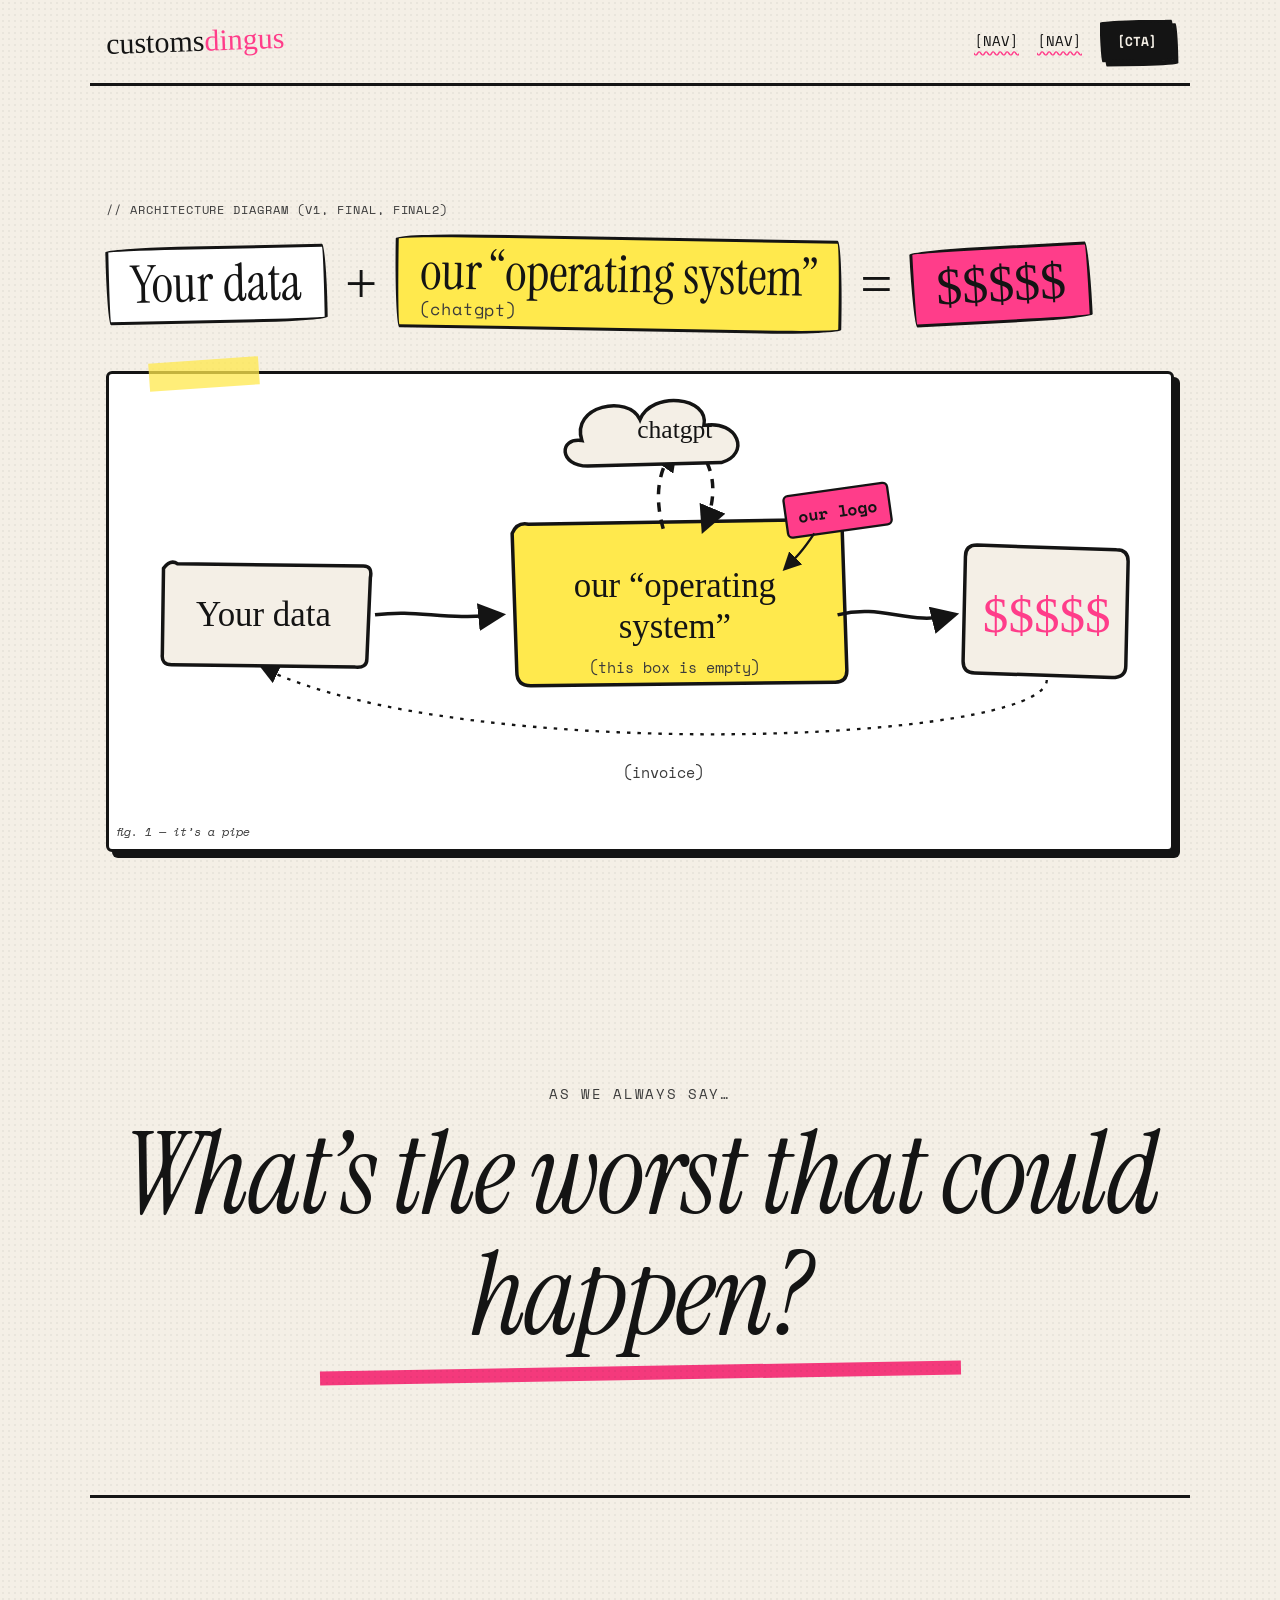
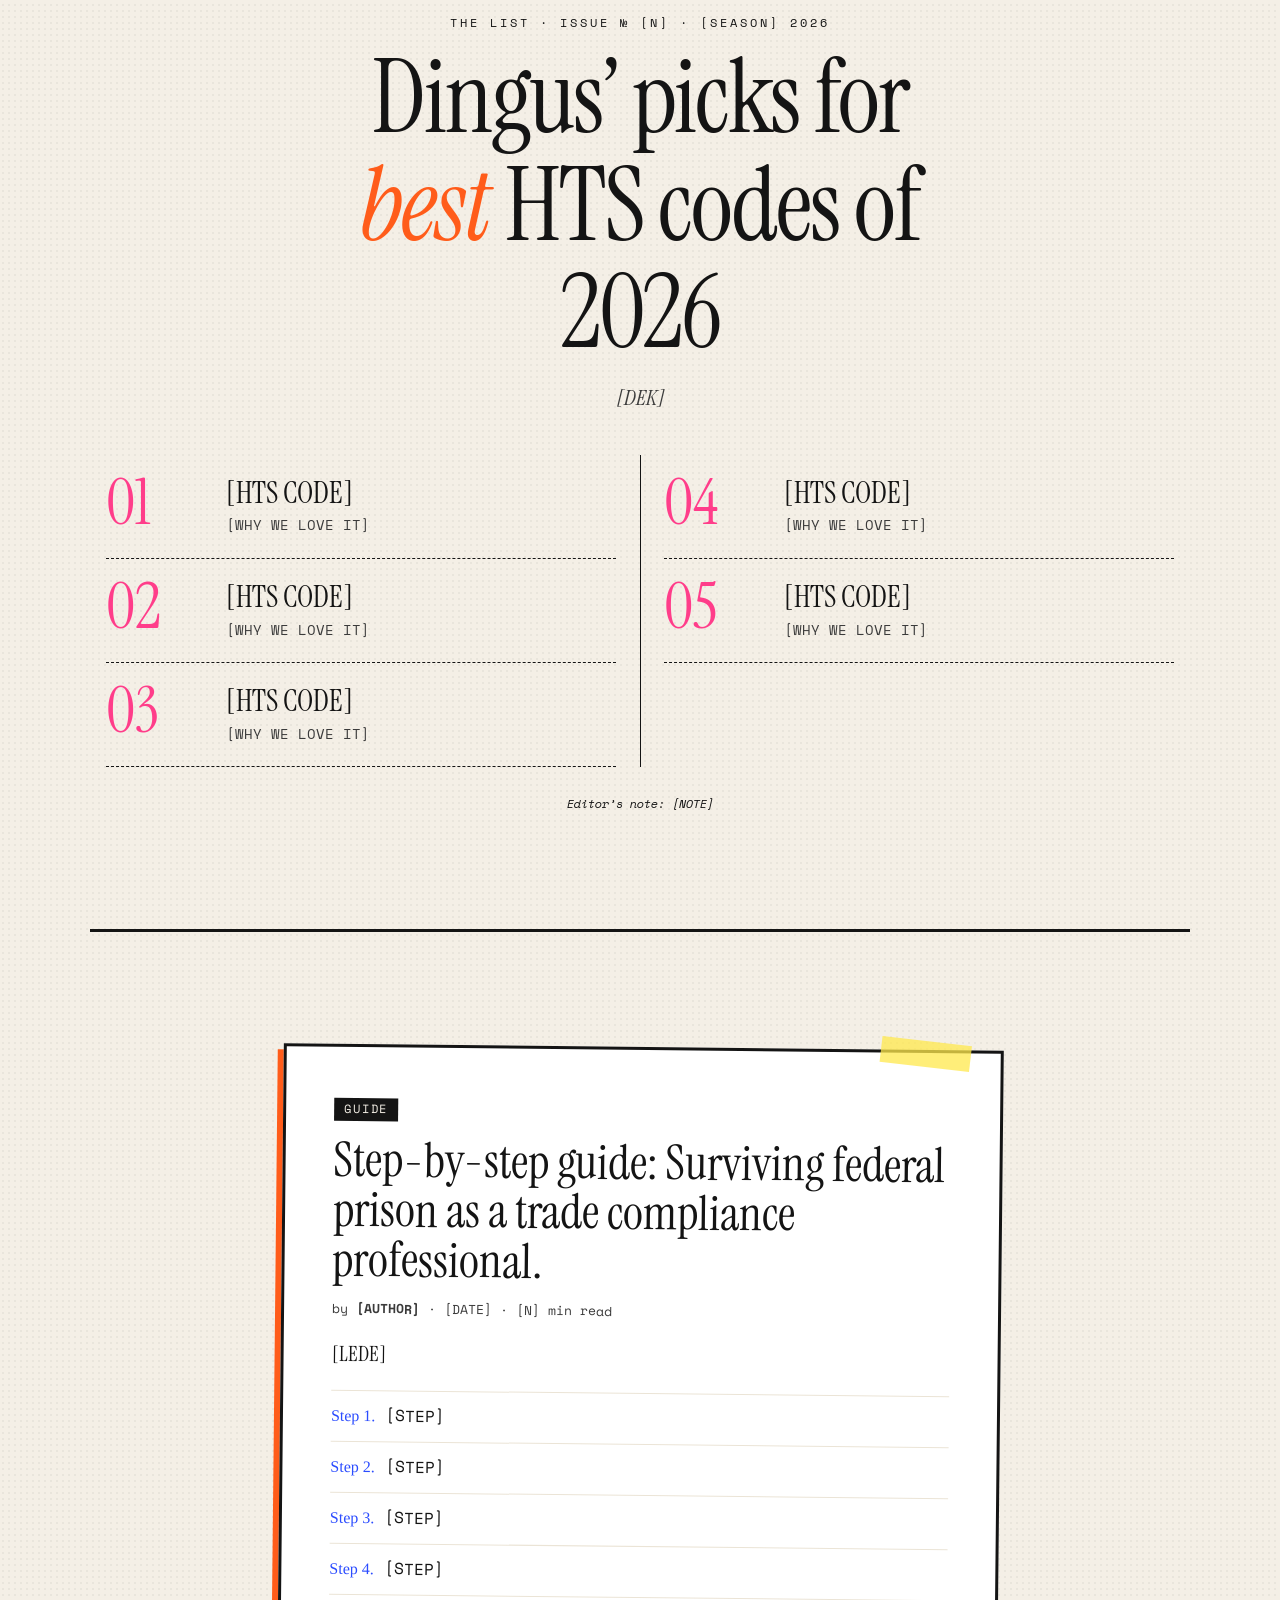
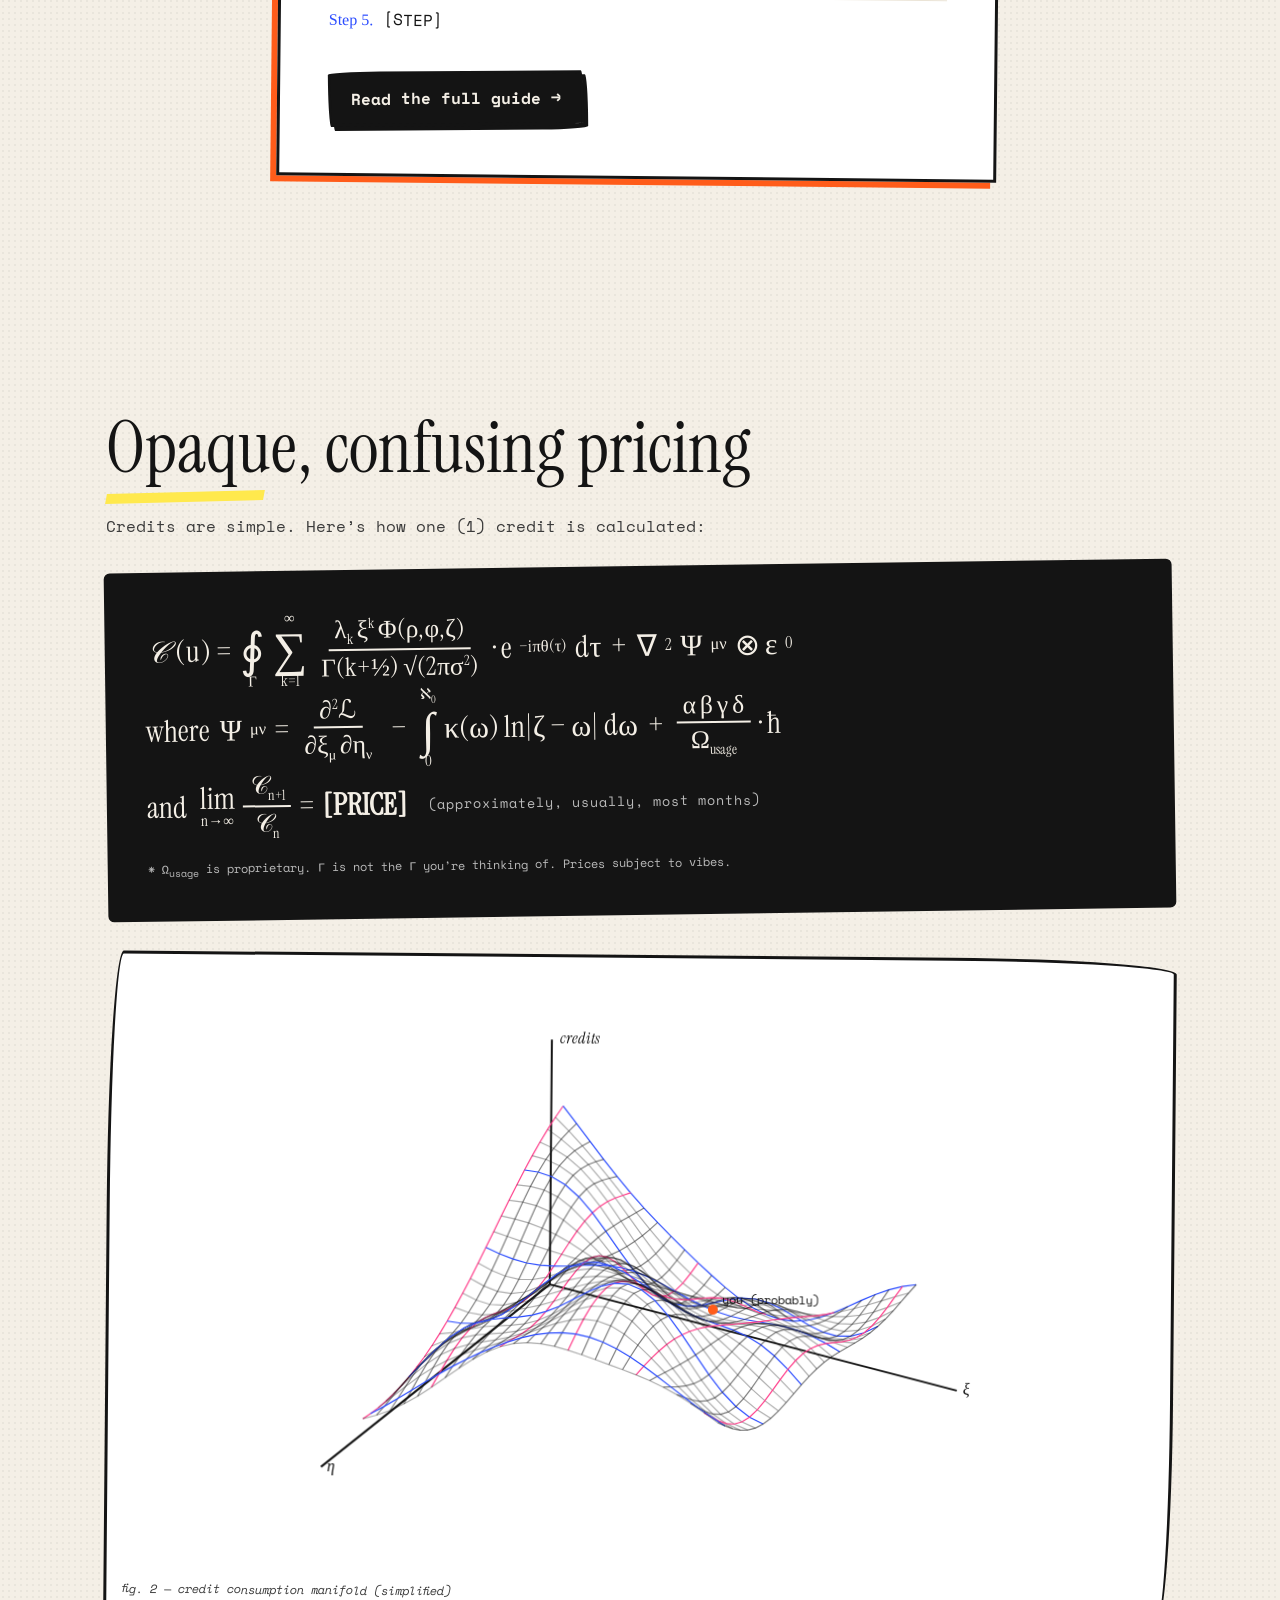
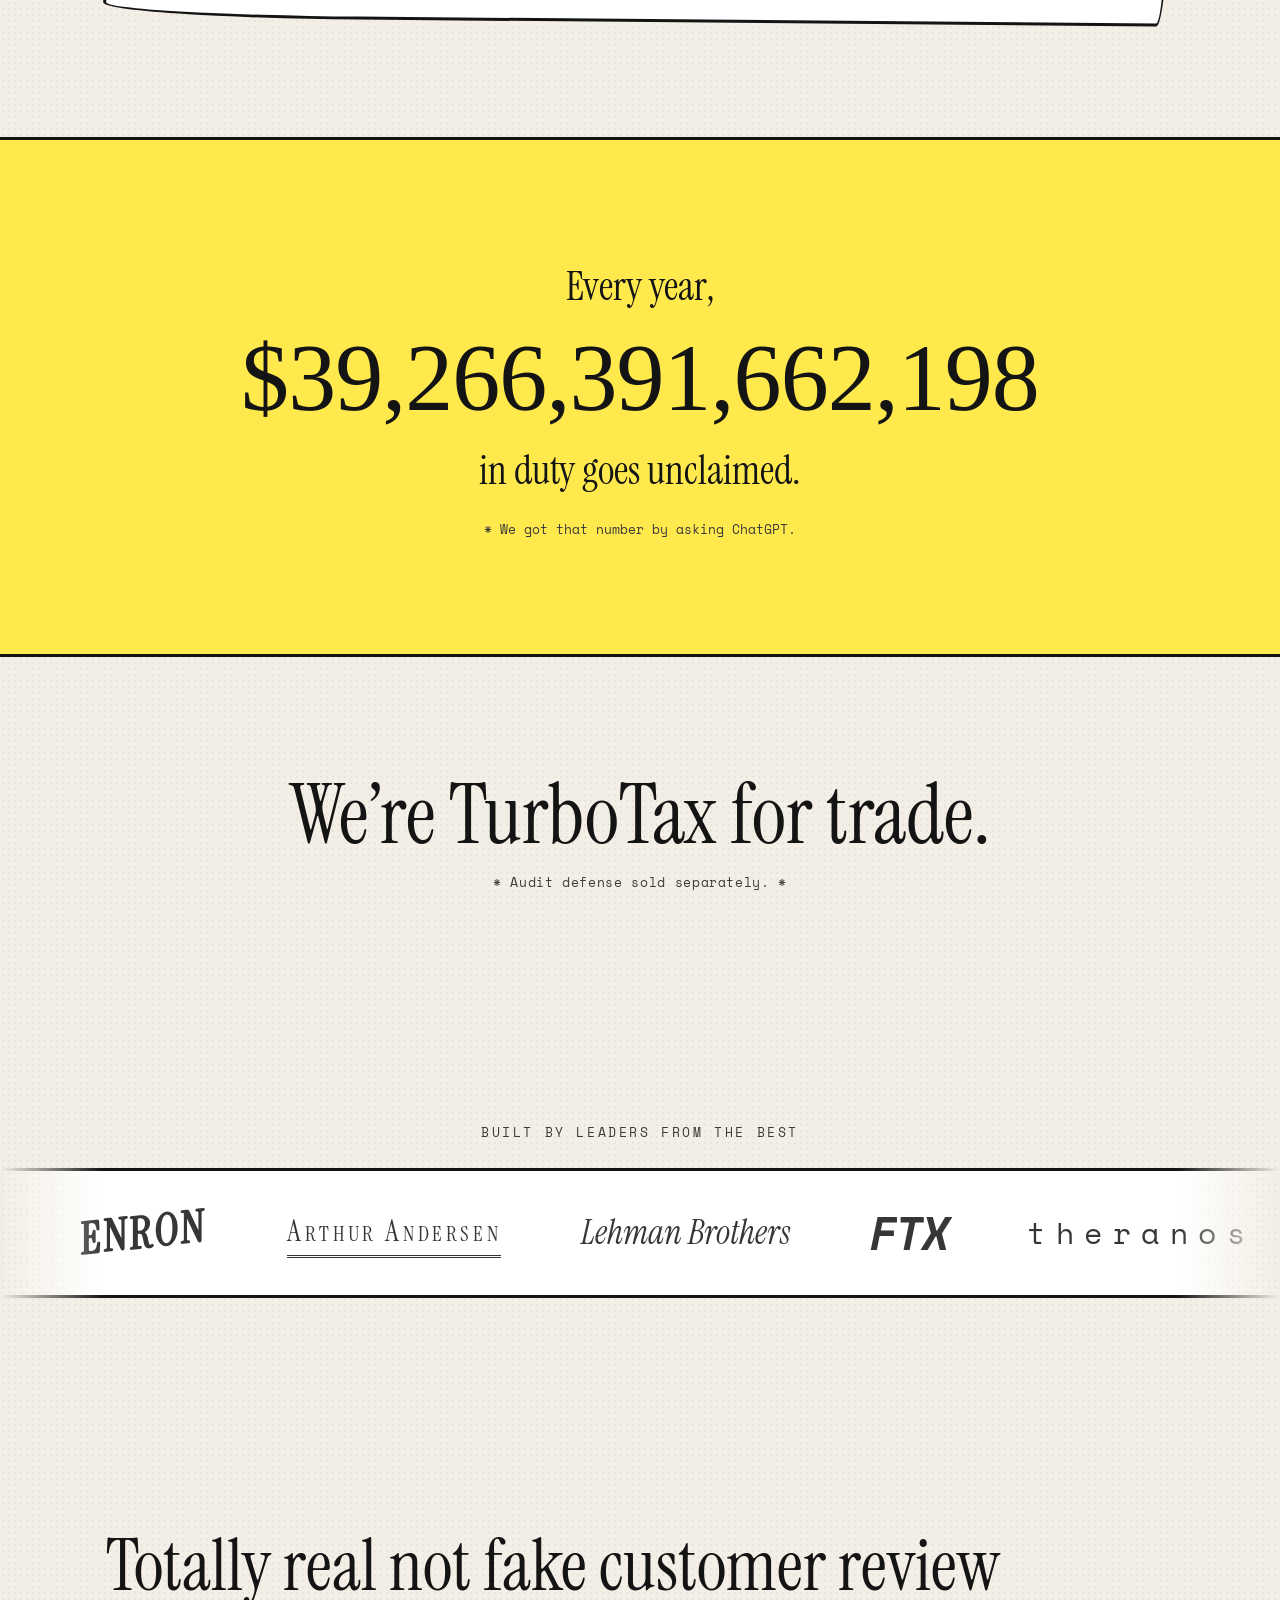
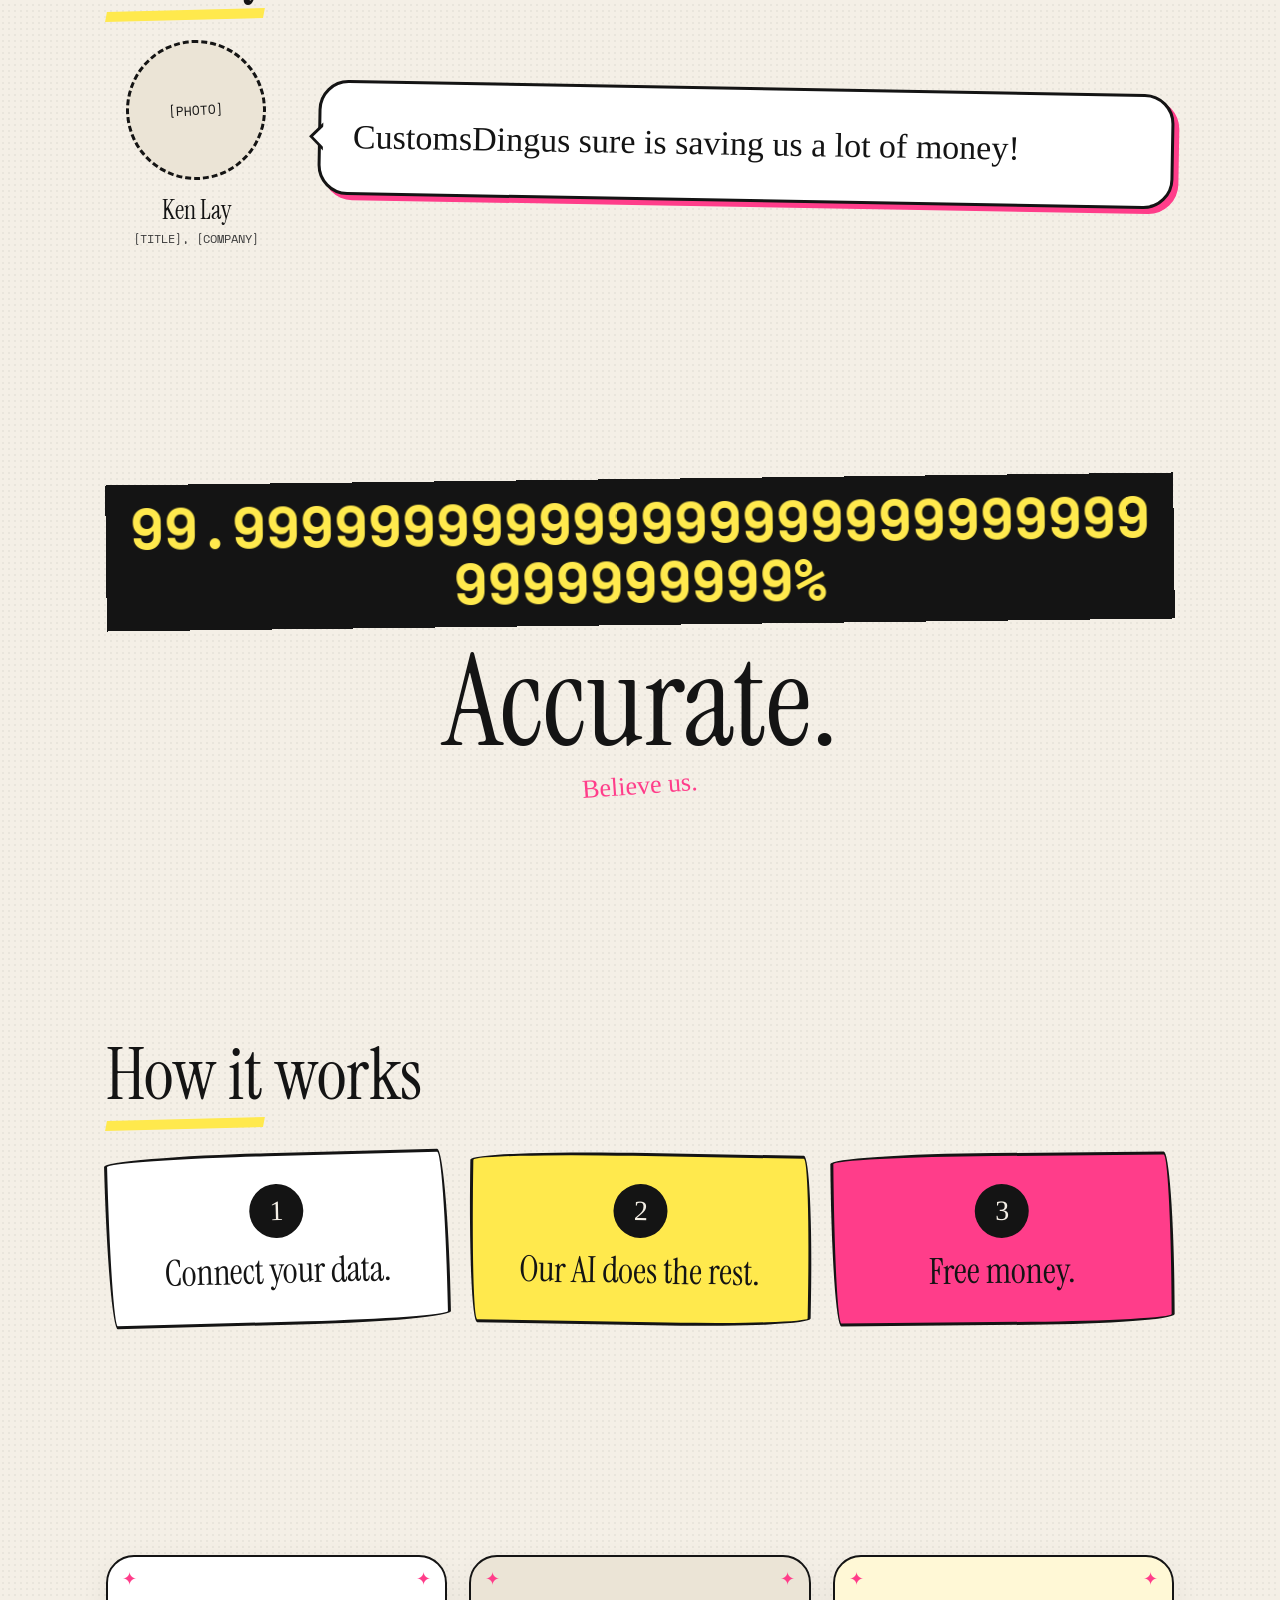
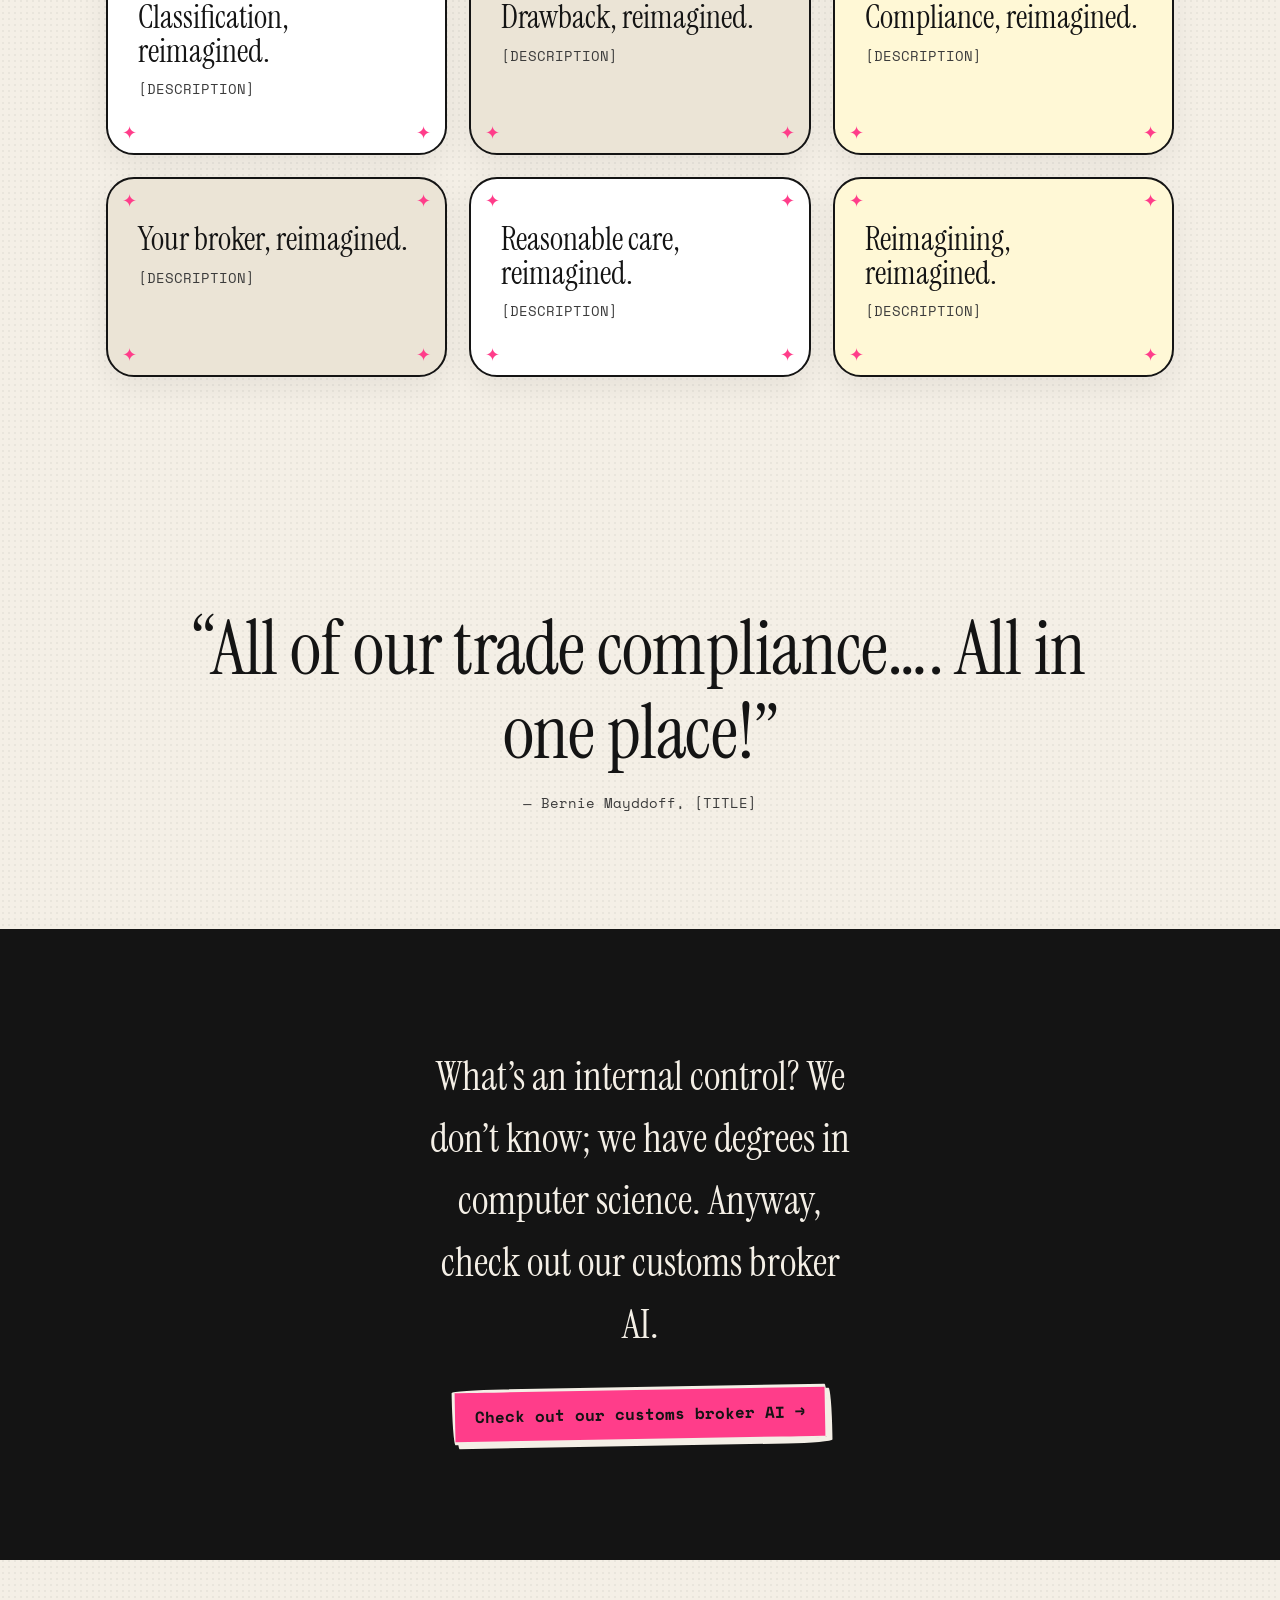
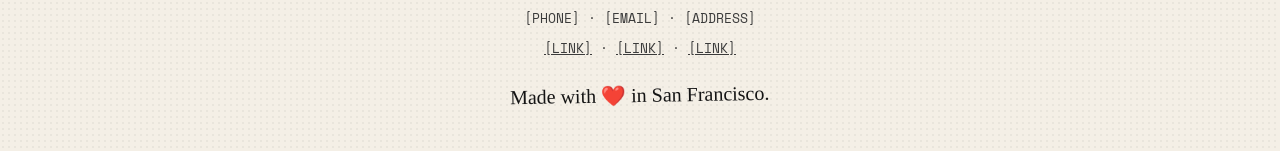
==== index.html @ 7538b03f "Build customsdingus satirical landing page Static site with all requested sections: ChatGPT-wrapper " ====
<!doctype html>
<html lang="en">
<head>
  <meta charset="utf-8">
  <meta name="viewport" content="width=device-width, initial-scale=1">
  <title>customsdingus</title>
  <meta name="description" content="[META DESCRIPTION]">
  <link rel="preconnect" href="https://fonts.googleapis.com">
  <link rel="preconnect" href="https://fonts.gstatic.com" crossorigin>
  <link href="https://fonts.googleapis.com/css2?family=Instrument+Serif:ital@0;1&family=Permanent+Marker&family=Space+Mono:ital,wght@0,400;0,700;1,400&display=swap" rel="stylesheet">
  <link rel="stylesheet" href="css/style.css">
</head>
<body>

  <!-- masthead -->
  <header class="masthead">
    <a class="wordmark" href="#">customs<span>dingus</span></a>
    <nav class="nav">
      <a href="#">[NAV]</a>
      <a href="#">[NAV]</a>
      <a class="btn btn--ink" href="#">[CTA]</a>
    </nav>
  </header>

  <main>

    <!-- ===== 1. how a chatgpt wrapper works ===== -->
    <section class="sec sec--wrapper">
      <p class="kicker">// architecture diagram (v1, final, FINAL2)</p>
      <h2 class="equation">
        <span class="eq-box">Your data</span>
        <span class="eq-op">+</span>
        <span class="eq-box eq-box--os">our &ldquo;operating system&rdquo; <small>(chatgpt)</small></span>
        <span class="eq-op">=</span>
        <span class="eq-box eq-box--money">$$$$$</span>
      </h2>

      <figure class="flow">
        <svg viewBox="0 0 900 360" role="img" aria-label="Crude flowchart of a ChatGPT wrapper">
          <defs>
            <marker id="arr" viewBox="0 0 10 10" refX="8" refY="5" markerWidth="8" markerHeight="8" orient="auto-start-reverse">
              <path d="M0,0 L10,5 L0,10 z" fill="var(--ink)"/>
            </marker>
          </defs>

          <!-- your data -->
          <g class="node">
            <path d="M40,150 q6,-8 12,-4 l160,2 q8,0 6,10 l-3,70 q0,8 -10,7 l-158,-2 q-9,0 -8,-9 z" fill="var(--paper)" stroke="var(--ink)" stroke-width="3"/>
            <text x="126" y="200" text-anchor="middle" class="flow-label">Your data</text>
          </g>

          <!-- arrow -->
          <path d="M222,190 C260,185 280,195 330,190" fill="none" stroke="var(--ink)" stroke-width="3" marker-end="url(#arr)"/>

          <!-- our "OS" -->
          <g class="node">
            <path d="M340,120 q4,-10 14,-8 l260,-4 q10,0 10,10 l4,120 q0,10 -10,10 l-262,3 q-12,0 -12,-12 z" fill="var(--yellow)" stroke="var(--ink)" stroke-width="3"/>
            <text x="480" y="175" text-anchor="middle" class="flow-label">our &ldquo;operating</text>
            <text x="480" y="210" text-anchor="middle" class="flow-label">system&rdquo;</text>
            <!-- inside the box: literally nothing -->
            <text x="480" y="240" text-anchor="middle" class="flow-note">(this box is empty)</text>
          </g>

          <!-- dashed line up to chatgpt cloud -->
          <path d="M470,116 C460,80 470,60 480,46" fill="none" stroke="var(--ink)" stroke-width="3" stroke-dasharray="8 7" marker-end="url(#arr)"/>
          <path d="M500,46 C510,60 520,80 505,116" fill="none" stroke="var(--ink)" stroke-width="3" stroke-dasharray="8 7" marker-end="url(#arr)"/>

          <!-- chatgpt cloud -->
          <g class="node">
            <path d="M400,40 c-10,-30 40,-40 50,-18 c10,-25 60,-20 55,5 c30,-5 40,25 15,32 l-115,3 c-25,0 -25,-25 -5,-22 z" fill="var(--paper)" stroke="var(--ink)" stroke-width="3"/>
            <text x="480" y="38" text-anchor="middle" class="flow-label flow-label--sm">chatgpt</text>
          </g>

          <!-- sticker: our logo -->
          <g transform="rotate(-8 620 100)">
            <rect x="575" y="82" width="90" height="36" rx="4" fill="var(--pink)" stroke="var(--ink)" stroke-width="2"/>
            <text x="620" y="106" text-anchor="middle" class="flow-sticker">our logo</text>
          </g>
          <path d="M600,120 C590,135 585,140 575,150" fill="none" stroke="var(--ink)" stroke-width="2" marker-end="url(#arr)"/>

          <!-- arrow to money -->
          <path d="M620,190 C660,180 680,200 720,190" fill="none" stroke="var(--ink)" stroke-width="3" marker-end="url(#arr)"/>

          <!-- money -->
          <g class="node">
            <path d="M730,140 q0,-10 10,-10 l120,4 q10,0 10,10 l-2,90 q0,10 -12,10 l-118,-4 q-10,0 -10,-10 z" fill="var(--paper)" stroke="var(--ink)" stroke-width="3"/>
            <text x="800" y="205" text-anchor="middle" class="flow-money">$$$$$</text>
          </g>

          <!-- back to you -->
          <path d="M800,246 C800,300 300,320 126,236" fill="none" stroke="var(--ink)" stroke-width="2" stroke-dasharray="3 6" marker-end="url(#arr)"/>
          <text x="470" y="330" text-anchor="middle" class="flow-note">(invoice)</text>
        </svg>
        <figcaption>fig. 1 &mdash; it&rsquo;s a pipe</figcaption>
      </figure>
    </section>

    <!-- ===== 2. as we always say ===== -->
    <section class="sec sec--motto">
      <p class="motto-small">As we always say&hellip;</p>
      <h2 class="motto-big">What&rsquo;s the worst that could happen?</h2>
    </section>

    <!-- ===== 3. dingus' picks ===== -->
    <section class="sec sec--mag">
      <div class="mag-head">
        <p class="mag-kicker">THE LIST &middot; ISSUE №&nbsp;[N] &middot; [SEASON] 2026</p>
        <h2 class="mag-title">Dingus&rsquo; picks for <em>best</em> HTS codes of 2026</h2>
        <p class="mag-dek">[DEK]</p>
      </div>
      <ol class="mag-list">
        <li>
          <span class="mag-num">01</span>
          <div>
            <h3>[HTS CODE]</h3>
            <p>[WHY WE LOVE IT]</p>
          </div>
        </li>
        <li>
          <span class="mag-num">02</span>
          <div>
            <h3>[HTS CODE]</h3>
            <p>[WHY WE LOVE IT]</p>
          </div>
        </li>
        <li>
          <span class="mag-num">03</span>
          <div>
            <h3>[HTS CODE]</h3>
            <p>[WHY WE LOVE IT]</p>
          </div>
        </li>
        <li>
          <span class="mag-num">04</span>
          <div>
            <h3>[HTS CODE]</h3>
            <p>[WHY WE LOVE IT]</p>
          </div>
        </li>
        <li>
          <span class="mag-num">05</span>
          <div>
            <h3>[HTS CODE]</h3>
            <p>[WHY WE LOVE IT]</p>
          </div>
        </li>
      </ol>
      <p class="mag-foot">Editor&rsquo;s note: [NOTE]</p>
    </section>

    <!-- ===== 4. blog post ===== -->
    <section class="sec sec--blog">
      <article class="post">
        <p class="post-tag">GUIDE</p>
        <h2 class="post-title">Step-by-step guide: Surviving federal prison as a trade compliance professional.</h2>
        <p class="post-meta">by <b>[AUTHOR]</b> &middot; [DATE] &middot; [N] min read</p>
        <p class="post-lede">[LEDE]</p>
        <ol class="post-steps">
          <li><b>Step 1.</b> [STEP]</li>
          <li><b>Step 2.</b> [STEP]</li>
          <li><b>Step 3.</b> [STEP]</li>
          <li><b>Step 4.</b> [STEP]</li>
          <li><b>Step 5.</b> [STEP]</li>
        </ol>
        <a class="btn btn--ink" href="#">Read the full guide &rarr;</a>
      </article>
    </section>

    <!-- ===== 5. pricing ===== -->
    <section class="sec sec--pricing">
      <h2 class="sec-title">Opaque, confusing pricing</h2>
      <p class="sec-sub">Credits are simple. Here&rsquo;s how one (1) credit is calculated:</p>

      <div class="math-card">
        <div class="math">
          <div class="math-line">
            <span class="m-fn">𝒞</span>(u) =
            <span class="lim"><sup>&nbsp;</sup><span class="m-big">∮</span><sub>Γ</sub></span>
            <span class="lim"><sup>∞</sup><span class="m-big">∑</span><sub>k=1</sub></span>
            <span class="frac"><span>λ<sub>k</sub> ξ<sup>k</sup> Φ(ρ,φ,ζ)</span><span>Γ(k+½) √(2πσ<sup>2</sup>)</span></span>
            &middot; e<sup>−iπθ(τ)</sup> dτ
            &nbsp;+&nbsp; ∇<sup>2</sup>Ψ<sub>μν</sub> ⊗ ε<sub>0</sub>
          </div>
          <div class="math-line">
            where&nbsp; Ψ<sub>μν</sub> = <span class="frac"><span>∂<sup>2</sup>ℒ</span><span>∂ξ<sub>μ</sub> ∂η<sub>ν</sub></span></span>
            &nbsp;−&nbsp; <span class="lim"><sup>ℵ<sub>0</sub></sup><span class="m-big">∫</span><sub>0</sub></span> κ(ω) ln|ζ − ω| dω
            &nbsp;+&nbsp; <span class="frac"><span>α β γ δ</span><span>Ω<sub>usage</sub></span></span> · ħ
          </div>
          <div class="math-line">
            and&nbsp; <span class="lim"><span>lim</span><sub>n→∞</sub></span> <span class="frac"><span>𝒞<sub>n+1</sub></span><span>𝒞<sub>n</sub></span></span> = <b>[PRICE]</b>
            &nbsp;<span class="m-approx">(approximately, usually, most months)</span>
          </div>
        </div>
        <p class="math-foot">* Ω<sub>usage</sub> is proprietary. Γ is not the Γ you&rsquo;re thinking of. Prices subject to vibes.</p>
      </div>

      <figure class="graph">
        <canvas id="credit-surface" width="900" height="520" aria-label="Three-dimensional credit consumption manifold"></canvas>
        <figcaption>fig. 2 &mdash; credit consumption manifold (simplified)</figcaption>
      </figure>
    </section>

    <!-- ===== 6. $40 trillion ===== -->
    <section class="sec sec--stat">
      <p class="stat-lead">Every year,</p>
      <p class="stat-num"><span class="stat-value" id="duty-counter" data-target="40000000000000">$0</span></p>
      <p class="stat-lead">in duty goes unclaimed.</p>
      <p class="stat-src">We got that number by asking ChatGPT.</p>
    </section>

    <!-- ===== 7. turbotax ===== -->
    <section class="sec sec--tagline">
      <h2 class="tagline">We&rsquo;re TurboTax for trade.</h2>
      <p class="tagline-sub">Audit defense sold separately.</p>
    </section>

    <!-- ===== 8. carousel ===== -->
    <section class="sec sec--logos">
      <p class="logos-title">Built by leaders from the best</p>
      <div class="marquee" aria-label="Company logos">
        <div class="marquee-track">
          <span class="logo logo--enron">Enron</span>
          <span class="logo logo--aa">Arthur Andersen</span>
          <span class="logo logo--lehman">Lehman Brothers</span>
          <span class="logo logo--ftx">FTX</span>
          <span class="logo logo--theranos">theranos</span>
          <span class="logo logo--titanic">Titanic</span>
          <!-- dup for loop -->
          <span class="logo logo--enron" aria-hidden="true">Enron</span>
          <span class="logo logo--aa" aria-hidden="true">Arthur Andersen</span>
          <span class="logo logo--lehman" aria-hidden="true">Lehman Brothers</span>
          <span class="logo logo--ftx" aria-hidden="true">FTX</span>
          <span class="logo logo--theranos" aria-hidden="true">theranos</span>
          <span class="logo logo--titanic" aria-hidden="true">Titanic</span>
        </div>
      </div>
    </section>

    <!-- ===== 9. review ===== -->
    <section class="sec sec--review">
      <h2 class="sec-title">Totally real not fake customer review</h2>
      <div class="review">
        <div class="review-person">
          <div class="avatar">[PHOTO]</div>
          <p class="review-name">Ken Lay</p>
          <p class="review-role">[TITLE], [COMPANY]</p>
        </div>
        <blockquote class="bubble">
          <p>CustomsDingus sure is saving us a lot of money!</p>
        </blockquote>
      </div>
    </section>

    <!-- ===== 10. accuracy ===== -->
    <section class="sec sec--accuracy">
      <p class="accuracy-num">99.9999999999999999999999999999999999999%</p>
      <p class="accuracy-word">Accurate.</p>
      <p class="accuracy-sub">Believe us.</p>
    </section>

    <!-- ===== 11. how it works ===== -->
    <section class="sec sec--how">
      <h2 class="sec-title">How it works</h2>
      <ol class="steps">
        <li class="step">
          <span class="step-num">1</span>
          <h3>Connect your data.</h3>
        </li>
        <li class="step">
          <span class="step-num">2</span>
          <h3>Our AI does the rest.</h3>
        </li>
        <li class="step">
          <span class="step-num">3</span>
          <h3>Free money.</h3>
        </li>
      </ol>
    </section>

    <!-- ===== 12. bento ===== -->
    <section class="sec sec--bento">
      <div class="bento">
        <div class="bento-card">
          <span class="sparkle sparkle--tl">✦</span><span class="sparkle sparkle--tr">✦</span><span class="sparkle sparkle--bl">✦</span><span class="sparkle sparkle--br">✦</span>
          <h3>Classification, reimagined.</h3>
          <p>[DESCRIPTION]</p>
        </div>
        <div class="bento-card">
          <span class="sparkle sparkle--tl">✦</span><span class="sparkle sparkle--tr">✦</span><span class="sparkle sparkle--bl">✦</span><span class="sparkle sparkle--br">✦</span>
          <h3>Drawback, reimagined.</h3>
          <p>[DESCRIPTION]</p>
        </div>
        <div class="bento-card">
          <span class="sparkle sparkle--tl">✦</span><span class="sparkle sparkle--tr">✦</span><span class="sparkle sparkle--bl">✦</span><span class="sparkle sparkle--br">✦</span>
          <h3>Compliance, reimagined.</h3>
          <p>[DESCRIPTION]</p>
        </div>
        <div class="bento-card">
          <span class="sparkle sparkle--tl">✦</span><span class="sparkle sparkle--tr">✦</span><span class="sparkle sparkle--bl">✦</span><span class="sparkle sparkle--br">✦</span>
          <h3>Your broker, reimagined.</h3>
          <p>[DESCRIPTION]</p>
        </div>
        <div class="bento-card">
          <span class="sparkle sparkle--tl">✦</span><span class="sparkle sparkle--tr">✦</span><span class="sparkle sparkle--bl">✦</span><span class="sparkle sparkle--br">✦</span>
          <h3>Reasonable care, reimagined.</h3>
          <p>[DESCRIPTION]</p>
        </div>
        <div class="bento-card">
          <span class="sparkle sparkle--tl">✦</span><span class="sparkle sparkle--tr">✦</span><span class="sparkle sparkle--bl">✦</span><span class="sparkle sparkle--br">✦</span>
          <h3>Reimagining, reimagined.</h3>
          <p>[DESCRIPTION]</p>
        </div>
      </div>
    </section>

    <!-- ===== 13. pull quote ===== -->
    <section class="sec sec--quote">
      <blockquote class="pullquote">
        <p>&ldquo;All of our trade compliance&hellip;. All in one place!&rdquo;</p>
        <cite>&mdash; Bernie Mayddoff, [TITLE]</cite>
      </blockquote>
    </section>

    <!-- ===== 14. internal control ===== -->
    <section class="sec sec--control">
      <p class="control-text">What&rsquo;s an internal control? We don&rsquo;t know; we have degrees in computer science. Anyway, check out our customs broker AI.</p>
      <a class="btn btn--pink" href="#">Check out our customs broker AI &rarr;</a>
    </section>

  </main>

  <!-- ===== 15. footer ===== -->
  <footer class="footer">
    <p class="footer-contact">[PHONE] &middot; [EMAIL] &middot; [ADDRESS]</p>
    <p class="footer-links"><a href="#">[LINK]</a> &middot; <a href="#">[LINK]</a> &middot; <a href="#">[LINK]</a></p>
    <p class="footer-made">Made with ❤️ in San Francisco.</p>
  </footer>

  <script src="js/main.js"></script>
</body>
</html>
---- css/style.css ----
/* customsdingus — slapped together on purpose */

:root {
  --paper: #f4efe6;
  --paper-2: #ebe4d6;
  --ink: #141414;
  --ink-soft: #3b3b3b;
  --pink: #ff3d8a;
  --orange: #ff5c1a;
  --yellow: #ffe94d;
  --blue: #2b4cff;
  --tape: rgba(255, 233, 77, .75);

  --serif: "Instrument Serif", Georgia, "Times New Roman", serif;
  --mono: "Space Mono", "Courier New", monospace;
  --marker: "Permanent Marker", "Comic Sans MS", cursive;

  --wobble: 255px 15px 225px 15px / 15px 225px 15px 255px;
  --wobble-2: 15px 225px 15px 255px / 255px 15px 225px 15px;
}

*, *::before, *::after { box-sizing: border-box; }

html { scroll-behavior: smooth; }

body {
  margin: 0;
  background: var(--paper);
  background-image:
    radial-gradient(rgba(0,0,0,.045) 1px, transparent 1px);
  background-size: 6px 6px;
  color: var(--ink);
  font-family: var(--mono);
  font-size: 16px;
  line-height: 1.55;
  overflow-x: hidden;
}

a { color: inherit; }
h1, h2, h3 { margin: 0; font-weight: 400; line-height: 1.05; }
p { margin: 0; }

.sec {
  max-width: 1100px;
  margin: 0 auto;
  padding: clamp(56px, 9vw, 120px) 16px;
}

.sec-title {
  font-family: var(--serif);
  font-size: clamp(38px, 6vw, 72px);
  margin-bottom: 12px;
}
.sec-title::after {
  content: "";
  display: block;
  width: 2.2em;
  height: 10px;
  margin-top: 6px;
  background: var(--yellow);
  transform: rotate(-1.5deg) skewX(-12deg);
}

.sec-sub { color: var(--ink-soft); margin-bottom: 28px; }
.kicker { font-size: 12px; letter-spacing: .08em; text-transform: uppercase; color: var(--ink-soft); margin-bottom: 18px; }

/* buttons */
.btn {
  display: inline-block;
  padding: 12px 20px;
  font-family: var(--mono);
  font-weight: 700;
  text-decoration: none;
  border: 3px solid var(--ink);
  border-radius: var(--wobble);
  transform: rotate(-1deg);
  transition: transform .12s;
  box-shadow: 4px 4px 0 var(--ink);
}
.btn:hover { transform: rotate(1deg) translate(-2px,-2px); box-shadow: 6px 6px 0 var(--ink); }
.btn--ink { background: var(--ink); color: var(--paper); }
.btn--pink { background: var(--pink); color: var(--ink); }

/* ---------- masthead ---------- */
.masthead {
  display: flex;
  align-items: center;
  justify-content: space-between;
  gap: 16px;
  flex-wrap: wrap;
  padding: 18px 16px;
  border-bottom: 3px solid var(--ink);
  max-width: 1100px;
  margin: 0 auto;
}
.wordmark {
  font-family: var(--marker);
  font-size: 30px;
  text-decoration: none;
  transform: rotate(-2deg);
  display: inline-block;
}
.wordmark span { color: var(--pink); }
.nav { display: flex; gap: 18px; align-items: center; font-size: 14px; }
.nav a:not(.btn) { text-decoration: underline wavy var(--pink); text-underline-offset: 4px; }
.nav .btn { padding: 8px 14px; font-size: 13px; }

/* ---------- 1. wrapper ---------- */
.equation {
  display: flex;
  flex-wrap: wrap;
  align-items: center;
  gap: 14px 18px;
  font-family: var(--serif);
  font-size: clamp(26px, 4.2vw, 52px);
  margin-bottom: 40px;
}
.eq-box {
  padding: 8px 22px;
  border: 3px solid var(--ink);
  border-radius: var(--wobble);
  background: #fff;
  transform: rotate(-1.2deg);
}
.eq-box small { display: block; font-family: var(--mono); font-size: .32em; letter-spacing: .05em; color: var(--ink-soft); }
.eq-box--os { background: var(--yellow); transform: rotate(1deg); }
.eq-box--money { background: var(--pink); font-family: var(--marker); transform: rotate(-3deg); }
.eq-op { font-family: var(--marker); font-size: 1.1em; }

.flow {
  margin: 0;
  padding: 20px 8px 8px;
  background: #fff;
  border: 3px solid var(--ink);
  border-radius: 6px;
  box-shadow: 6px 6px 0 var(--ink);
  position: relative;
}
.flow::before {
  content: "";
  position: absolute;
  top: -14px; left: 40px;
  width: 110px; height: 28px;
  background: var(--tape);
  transform: rotate(-4deg);
}
.flow svg { width: 100%; height: auto; display: block; }
.flow-label { font-family: var(--marker); font-size: 30px; fill: var(--ink); }
.flow-label--sm { font-size: 22px; }
.flow-note { font-family: var(--mono); font-size: 13px; fill: var(--ink-soft); }
.flow-sticker { font-family: var(--mono); font-weight: 700; font-size: 14px; fill: var(--ink); }
.flow-money { font-family: var(--marker); font-size: 44px; fill: var(--pink); }
figcaption { font-size: 12px; color: var(--ink-soft); margin-top: 10px; font-style: italic; }

/* ---------- 2. motto ---------- */
.sec--motto { text-align: center; }
.motto-small { font-size: 14px; letter-spacing: .12em; text-transform: uppercase; color: var(--ink-soft); margin-bottom: 10px; }
.motto-big {
  font-family: var(--serif);
  font-style: italic;
  font-size: clamp(44px, 9vw, 120px);
  letter-spacing: -.02em;
}
.motto-big::after {
  content: "";
  display: block;
  margin: 10px auto 0;
  width: 60%;
  height: 14px;
  background: var(--pink);
  transform: rotate(-1deg);
  mix-blend-mode: multiply;
}

/* ---------- 3. magazine ---------- */
.sec--mag {
  border-top: 3px solid var(--ink);
  border-bottom: 3px solid var(--ink);
}
.mag-head { text-align: center; margin-bottom: 40px; }
.mag-kicker { font-size: 12px; letter-spacing: .25em; text-transform: uppercase; margin-bottom: 12px; }
.mag-title {
  font-family: var(--serif);
  font-size: clamp(40px, 8vw, 104px);
  letter-spacing: -.02em;
  max-width: 14ch;
  margin: 0 auto;
}
.mag-title em { color: var(--orange); }
.mag-dek { margin-top: 14px; font-style: italic; font-family: var(--serif); font-size: 22px; color: var(--ink-soft); }

.mag-list {
  list-style: none;
  padding: 0;
  margin: 0;
  columns: 2;
  column-gap: 48px;
  column-rule: 1px solid var(--ink);
}
.mag-list li {
  break-inside: avoid;
  display: flex;
  gap: 18px;
  padding: 22px 0;
  border-bottom: 1px dashed var(--ink);
}
.mag-num {
  font-family: var(--serif);
  font-size: 64px;
  line-height: .8;
  color: var(--pink);
  min-width: 1.6em;
}
.mag-list h3 { font-family: var(--serif); font-size: 30px; margin-bottom: 6px; }
.mag-list p { font-size: 14px; color: var(--ink-soft); }
.mag-foot { margin-top: 28px; font-size: 12px; text-align: center; font-style: italic; }

/* ---------- 4. blog ---------- */
.post {
  max-width: 720px;
  margin: 0 auto;
  background: #fff;
  border: 3px solid var(--ink);
  padding: clamp(24px, 4vw, 48px);
  transform: rotate(.6deg);
  box-shadow: -6px 6px 0 var(--orange);
  position: relative;
}
.post::after {
  content: "";
  position: absolute;
  top: -12px; right: 30px;
  width: 90px; height: 26px;
  background: var(--tape);
  transform: rotate(6deg);
}
.post-tag { display: inline-block; background: var(--ink); color: var(--paper); padding: 2px 10px; font-size: 12px; letter-spacing: .15em; margin-bottom: 14px; }
.post-title { font-family: var(--serif); font-size: clamp(30px, 4.5vw, 48px); margin-bottom: 12px; }
.post-meta { font-size: 13px; color: var(--ink-soft); margin-bottom: 20px; }
.post-lede { font-family: var(--serif); font-size: 21px; margin-bottom: 20px; }
.post-steps { padding-left: 0; list-style: none; margin: 0 0 26px; }
.post-steps li { padding: 12px 0; border-top: 1px solid var(--paper-2); }
.post-steps b { font-family: var(--marker); font-weight: 400; color: var(--blue); }

/* ---------- 5. pricing ---------- */
.math-card {
  background: var(--ink);
  color: var(--paper);
  padding: clamp(22px, 4vw, 40px);
  border-radius: 6px;
  transform: rotate(-.8deg);
  margin-bottom: 40px;
  overflow-x: auto;
}
.math {
  font-family: var(--serif);
  font-size: clamp(20px, 2.6vw, 30px);
  line-height: 2.1;
}
.math-line { white-space: nowrap; display: flex; align-items: center; gap: 8px; flex-wrap: nowrap; }
.m-fn { font-style: italic; }
.m-big { font-size: 1.6em; line-height: 1; }
.math sub, .math sup { font-size: .55em; }
.frac { display: inline-flex; flex-direction: column; align-items: center; vertical-align: middle; line-height: 1.15; font-size: .85em; }
.frac > span:first-child { border-bottom: 2px solid var(--paper); padding: 0 6px 2px; }
.frac > span:last-child { padding: 2px 6px 0; }
.lim { display: inline-flex; flex-direction: column; align-items: center; line-height: 1; vertical-align: middle; }
.lim > sup, .lim > sub { vertical-align: baseline; position: static; font-size: .5em; line-height: 1; }
.lim > sup sub { font-size: .7em; }
.m-approx { font-family: var(--mono); font-size: .45em; color: #bbb; }
.math-foot { margin-top: 18px; font-size: 12px; color: #bbb; }

.graph {
  margin: 0;
  background: #fff;
  border: 3px solid var(--ink);
  border-radius: var(--wobble-2);
  padding: 16px;
  transform: rotate(.5deg);
}
.graph canvas { width: 100%; height: auto; display: block; }

/* ---------- 6. stat ---------- */
.sec--stat {
  text-align: center;
  background: var(--yellow);
  max-width: none;
  border-top: 3px solid var(--ink);
  border-bottom: 3px solid var(--ink);
}
.stat-lead { font-family: var(--serif); font-size: clamp(24px, 3.5vw, 40px); }
.stat-num {
  font-family: var(--marker);
  font-size: clamp(34px, 7.5vw, 104px);
  line-height: 1.1;
  letter-spacing: -.01em;
  margin: 8px 0;
  overflow-wrap: anywhere;
}
.stat-value { font-variant-numeric: tabular-nums; }
.stat-src { margin-top: 18px; font-size: 13px; color: var(--ink-soft); }
.stat-src::before { content: "* "; }

/* ---------- 7. tagline ---------- */
.sec--tagline { text-align: center; }
.tagline { font-family: var(--serif); font-size: clamp(36px, 6.5vw, 84px); }
.tagline-sub { font-size: 13px; margin-top: 12px; color: var(--ink-soft); letter-spacing: .05em; }
.tagline-sub::before, .tagline-sub::after { content: " * "; }

/* ---------- 8. logos ---------- */
.sec--logos { max-width: none; padding-left: 0; padding-right: 0; }
.logos-title { text-align: center; font-size: 13px; letter-spacing: .2em; text-transform: uppercase; color: var(--ink-soft); margin-bottom: 26px; }
.marquee {
  overflow: hidden;
  border-top: 3px solid var(--ink);
  border-bottom: 3px solid var(--ink);
  background: #fff;
  padding: 26px 0;
  -webkit-mask-image: linear-gradient(90deg, transparent, #000 8%, #000 92%, transparent);
          mask-image: linear-gradient(90deg, transparent, #000 8%, #000 92%, transparent);
}
.marquee-track {
  display: flex;
  align-items: center;
  gap: 80px;
  width: max-content;
  padding-left: 80px;
  animation: marquee 28s linear infinite;
}
.marquee:hover .marquee-track { animation-play-state: paused; }
@keyframes marquee { to { transform: translateX(-50%); } }

.logo { white-space: nowrap; opacity: .85; filter: grayscale(1); }
.logo--enron { font-family: var(--serif); font-weight: 700; font-size: 44px; letter-spacing: .06em; text-transform: uppercase; transform: rotate(-6deg) skewX(-6deg); display: inline-block; }
.logo--aa { font-family: var(--serif); font-size: 30px; font-variant: small-caps; letter-spacing: .12em; border-bottom: 3px double var(--ink); }
.logo--lehman { font-family: var(--serif); font-size: 34px; font-style: italic; }
.logo--ftx { font-family: var(--mono); font-weight: 700; font-size: 46px; font-style: italic; letter-spacing: -.05em; }
.logo--theranos { font-family: var(--mono); font-size: 30px; letter-spacing: .35em; text-transform: lowercase; }
.logo--titanic { font-family: var(--serif); font-size: 36px; text-transform: uppercase; letter-spacing: .3em; }

/* ---------- 9. review ---------- */
.review {
  display: grid;
  grid-template-columns: 180px 1fr;
  gap: 32px;
  align-items: center;
  margin-top: 20px;
}
.review-person { text-align: center; }
.avatar {
  width: 140px; height: 140px;
  margin: 0 auto 10px;
  border-radius: 50%;
  border: 3px dashed var(--ink);
  display: grid; place-items: center;
  font-size: 13px;
  background: var(--paper-2);
  transform: rotate(-3deg);
}
.review-name { font-family: var(--serif); font-size: 26px; }
.review-role { font-size: 12px; color: var(--ink-soft); }
.bubble {
  margin: 0;
  position: relative;
  background: #fff;
  border: 3px solid var(--ink);
  border-radius: 30px;
  padding: 28px 32px;
  font-family: var(--marker);
  font-size: clamp(22px, 3vw, 34px);
  transform: rotate(1deg);
  box-shadow: 5px 5px 0 var(--pink);
}
.bubble::before {
  content: "";
  position: absolute;
  left: -26px; top: 50%;
  width: 0; height: 0;
  border: 14px solid transparent;
  border-right-color: var(--ink);
  transform: translateY(-50%);
}
.bubble::after {
  content: "";
  position: absolute;
  left: -20px; top: 50%;
  width: 0; height: 0;
  border: 12px solid transparent;
  border-right-color: #fff;
  transform: translateY(-50%);
}

/* ---------- 10. accuracy ---------- */
.sec--accuracy { text-align: center; }
.accuracy-num {
  font-family: var(--mono);
  font-weight: 700;
  font-size: clamp(22px, 4.5vw, 56px);
  line-height: 1.05;
  overflow-wrap: anywhere;
  word-break: break-all;
  background: var(--ink);
  color: var(--yellow);
  padding: 14px 18px;
  transform: rotate(-.7deg);
  display: block;
}
.accuracy-word { font-family: var(--serif); font-size: clamp(48px, 10vw, 140px); line-height: 1; margin-top: 14px; }
.accuracy-sub { font-family: var(--marker); font-size: 26px; color: var(--pink); transform: rotate(-4deg); display: inline-block; }

/* ---------- 11. how ---------- */
.steps {
  list-style: none;
  padding: 0;
  margin: 24px 0 0;
  display: grid;
  grid-template-columns: repeat(3, 1fr);
  gap: 20px;
}
.step {
  background: #fff;
  border: 3px solid var(--ink);
  border-radius: var(--wobble);
  padding: 28px 22px 32px;
  text-align: center;
}
.step:nth-child(1) { transform: rotate(-1.5deg); }
.step:nth-child(2) { transform: rotate(1deg); background: var(--yellow); }
.step:nth-child(3) { transform: rotate(-.5deg); background: var(--pink); }
.step-num {
  display: inline-grid; place-items: center;
  width: 54px; height: 54px;
  border-radius: 50%;
  background: var(--ink); color: var(--paper);
  font-family: var(--marker);
  font-size: 28px;
  margin-bottom: 14px;
}
.step h3 { font-family: var(--serif); font-size: clamp(26px, 3vw, 36px); }

/* ---------- 12. bento ---------- */
.bento {
  display: grid;
  grid-template-columns: repeat(auto-fit, minmax(280px, 1fr));
  gap: 22px;
}
.bento-card {
  position: relative;
  background: #fff;
  border: 2px solid var(--ink);
  border-radius: 28px;
  padding: 44px 30px 38px;
  min-height: 200px;
  box-shadow: 0 10px 30px rgba(0,0,0,.06);
  transition: transform .15s;
}
.bento-card:hover { transform: translateY(-3px) rotate(-.5deg); }
.bento-card:nth-child(2n) { background: var(--paper-2); }
.bento-card:nth-child(3n) { background: #fff8d6; }
.bento-card h3 { font-family: var(--serif); font-size: 32px; margin-bottom: 10px; }
.bento-card p { color: var(--ink-soft); font-size: 14px; }
.sparkle {
  position: absolute;
  font-size: 18px;
  color: var(--pink);
  line-height: 1;
  animation: twinkle 2.4s ease-in-out infinite;
}
.sparkle--tl { top: 12px; left: 14px; }
.sparkle--tr { top: 12px; right: 14px; animation-delay: .6s; }
.sparkle--bl { bottom: 12px; left: 14px; animation-delay: 1.2s; }
.sparkle--br { bottom: 12px; right: 14px; animation-delay: 1.8s; }
@keyframes twinkle {
  0%, 100% { transform: scale(1) rotate(0deg); opacity: .8; }
  50% { transform: scale(1.4) rotate(20deg); opacity: 1; }
}

/* ---------- 13. pullquote ---------- */
.sec--quote { text-align: center; }
.pullquote { margin: 0 auto; max-width: 900px; }
.pullquote p {
  font-family: var(--serif);
  font-size: clamp(34px, 6vw, 76px);
  line-height: 1.1;
  letter-spacing: -.01em;
}
.pullquote cite { display: block; margin-top: 18px; font-style: normal; font-size: 14px; color: var(--ink-soft); }

/* ---------- 14. control ---------- */
.sec--control {
  text-align: center;
  background: var(--ink);
  color: var(--paper);
  max-width: none;
}
.control-text {
  font-family: var(--serif);
  font-size: clamp(24px, 3.4vw, 40px);
  max-width: 24ch;
  margin: 0 auto 32px;
}
.sec--control .btn--pink { box-shadow: 4px 4px 0 var(--paper); border-color: var(--paper); }

/* ---------- 15. footer ---------- */
.footer {
  text-align: center;
  padding: 48px 16px 40px;
  border-top: 3px solid var(--ink);
  font-size: 13px;
  color: var(--ink-soft);
}
.footer p + p { margin-top: 10px; }
.footer-made { font-family: var(--marker); font-size: 20px; color: var(--ink); margin-top: 22px !important; transform: rotate(-1deg); display: inline-block; }

/* ---------- responsive ---------- */
@media (max-width: 760px) {
  .mag-list { columns: 1; }
  .steps { grid-template-columns: 1fr; }
  .review { grid-template-columns: 1fr; }
  .bubble::before, .bubble::after { display: none; }
  .equation { font-size: clamp(22px, 7vw, 40px); }
  .math { font-size: 18px; }
}

@media (prefers-reduced-motion: reduce) {
  .marquee-track { animation: none; }
  .sparkle { animation: none; }
  html { scroll-behavior: auto; }
}
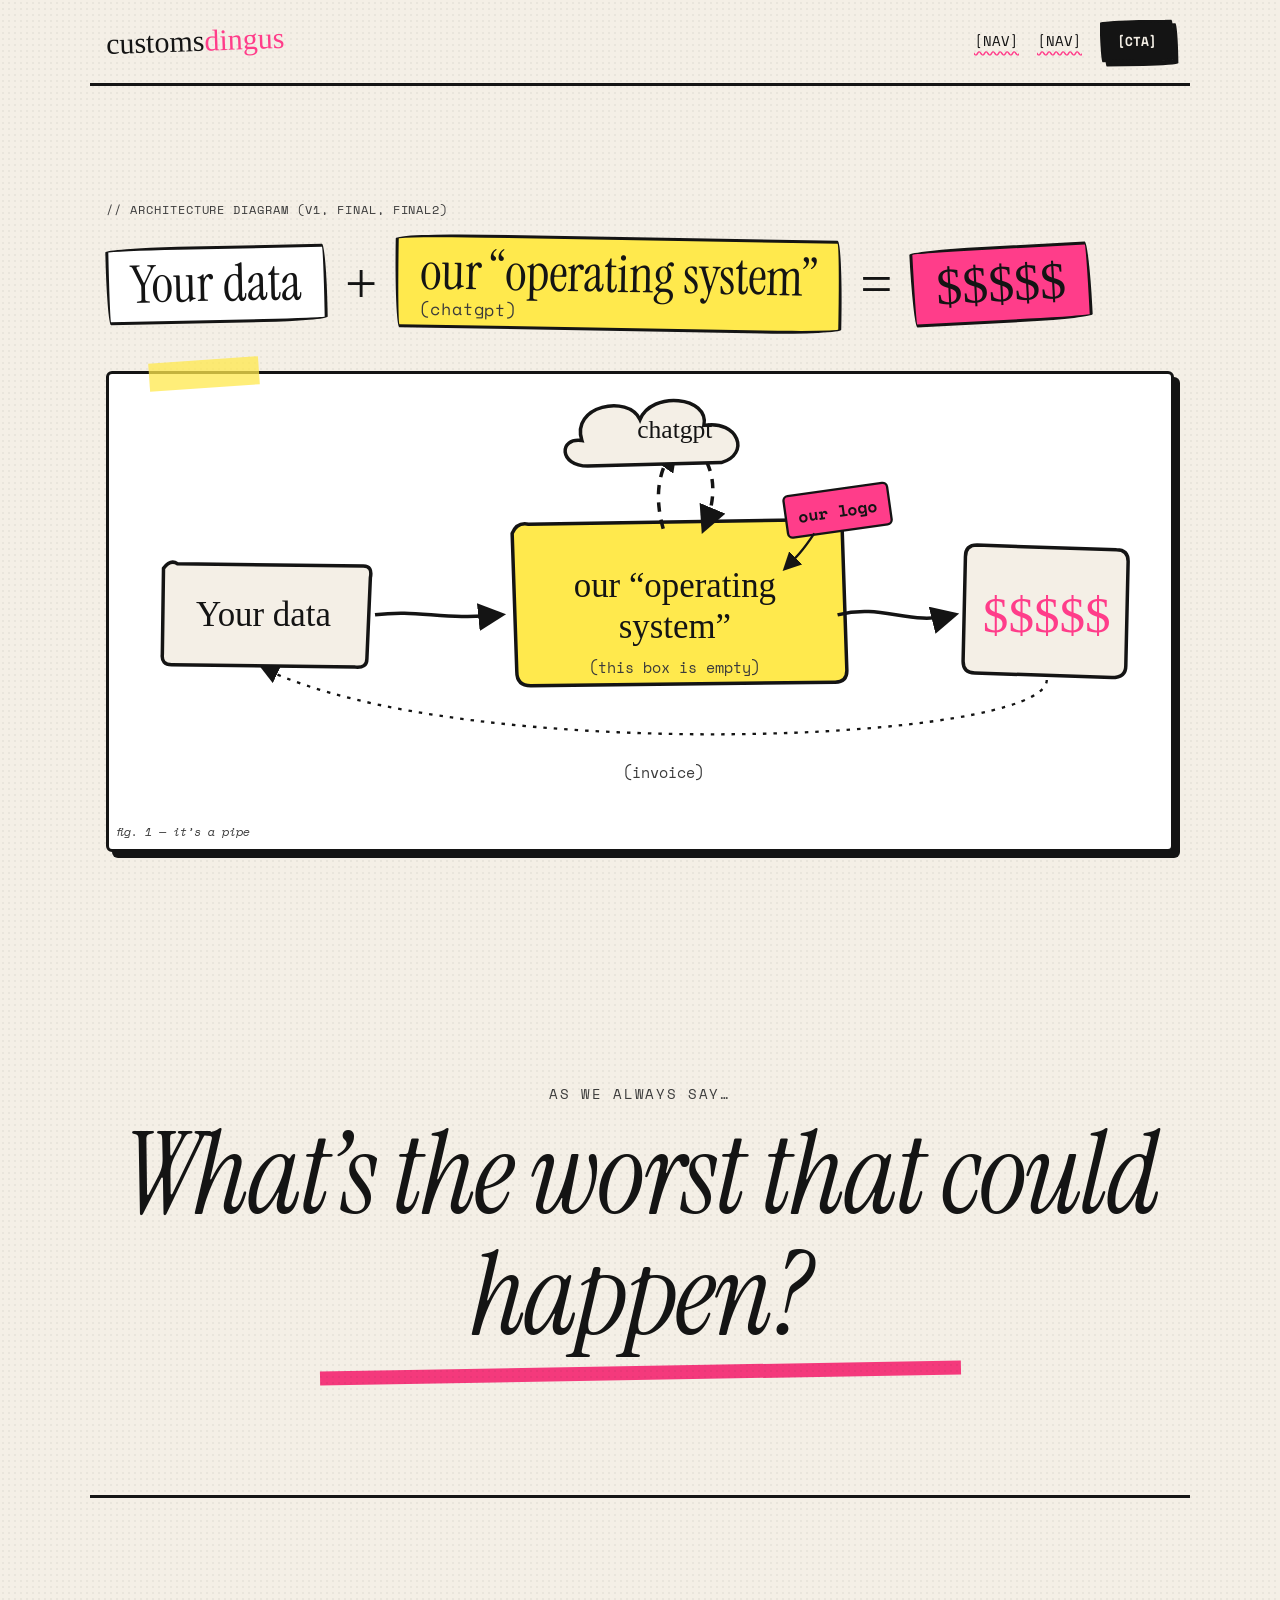
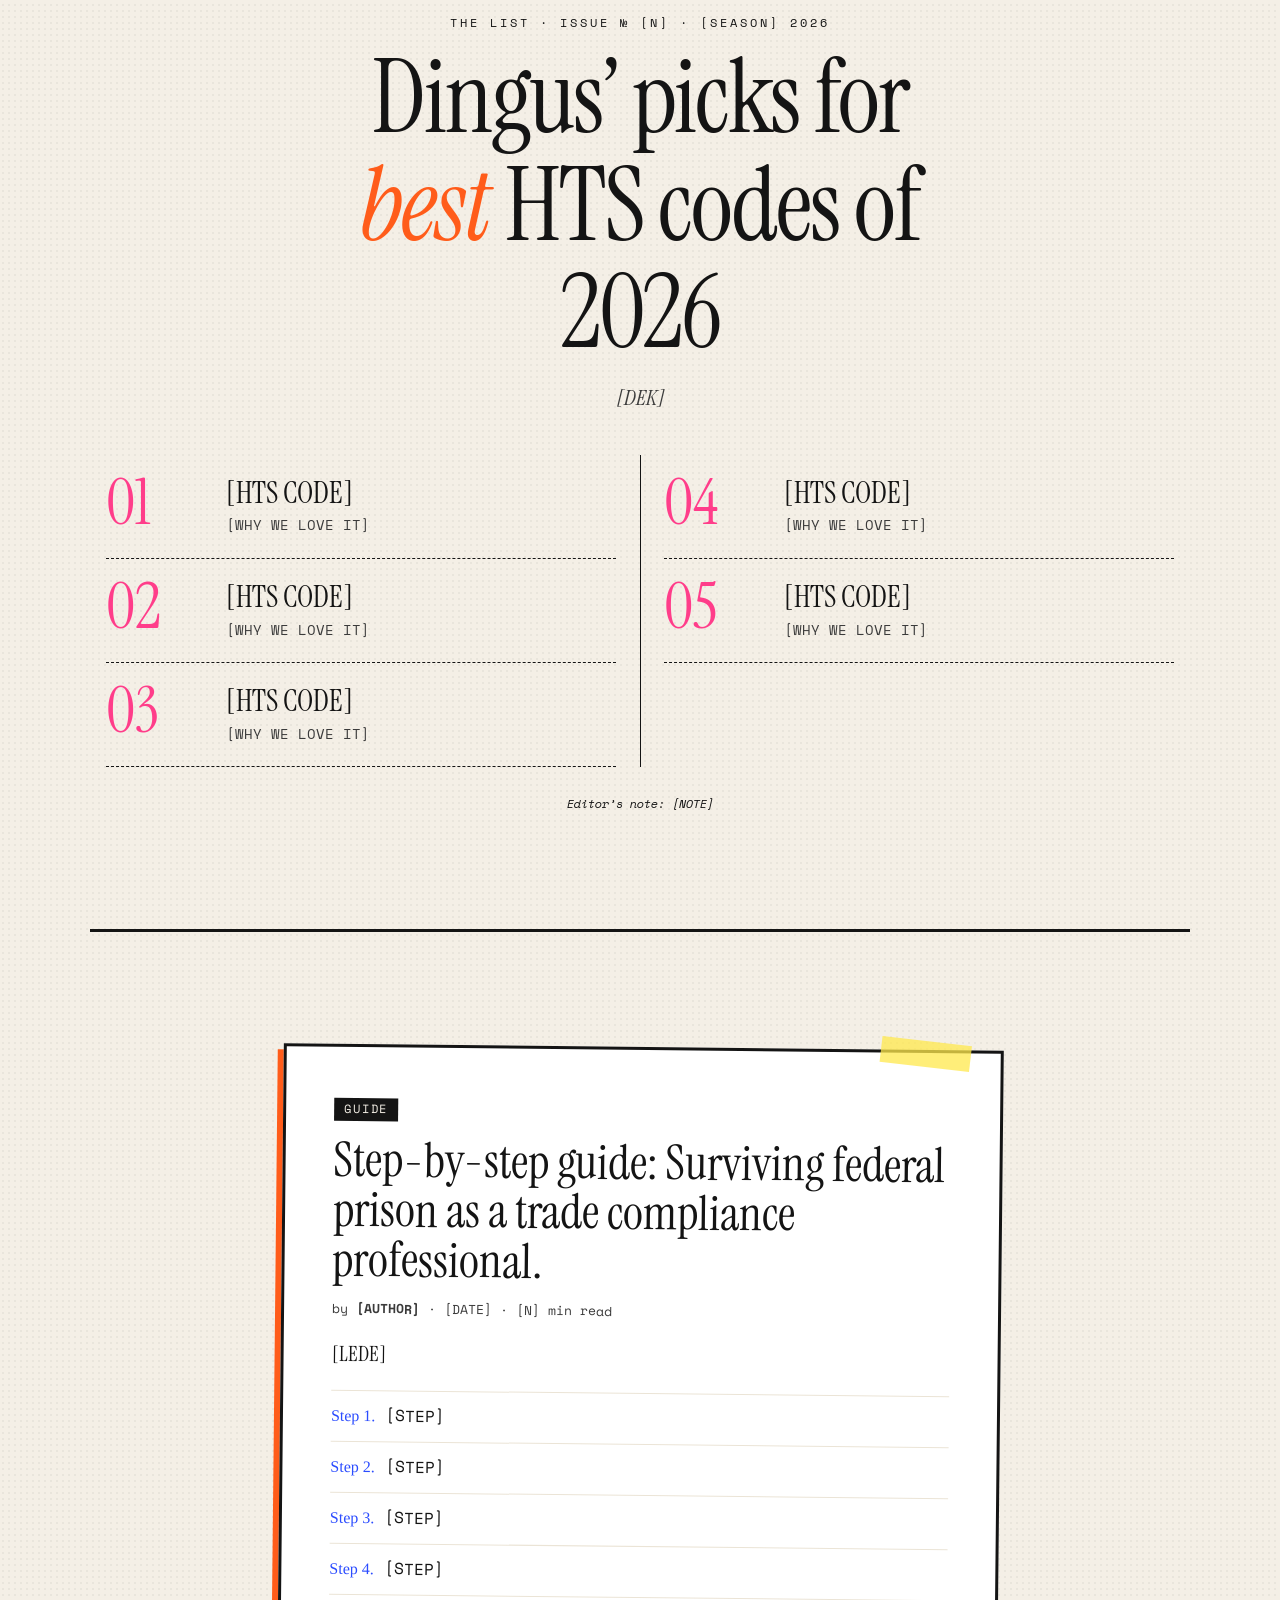
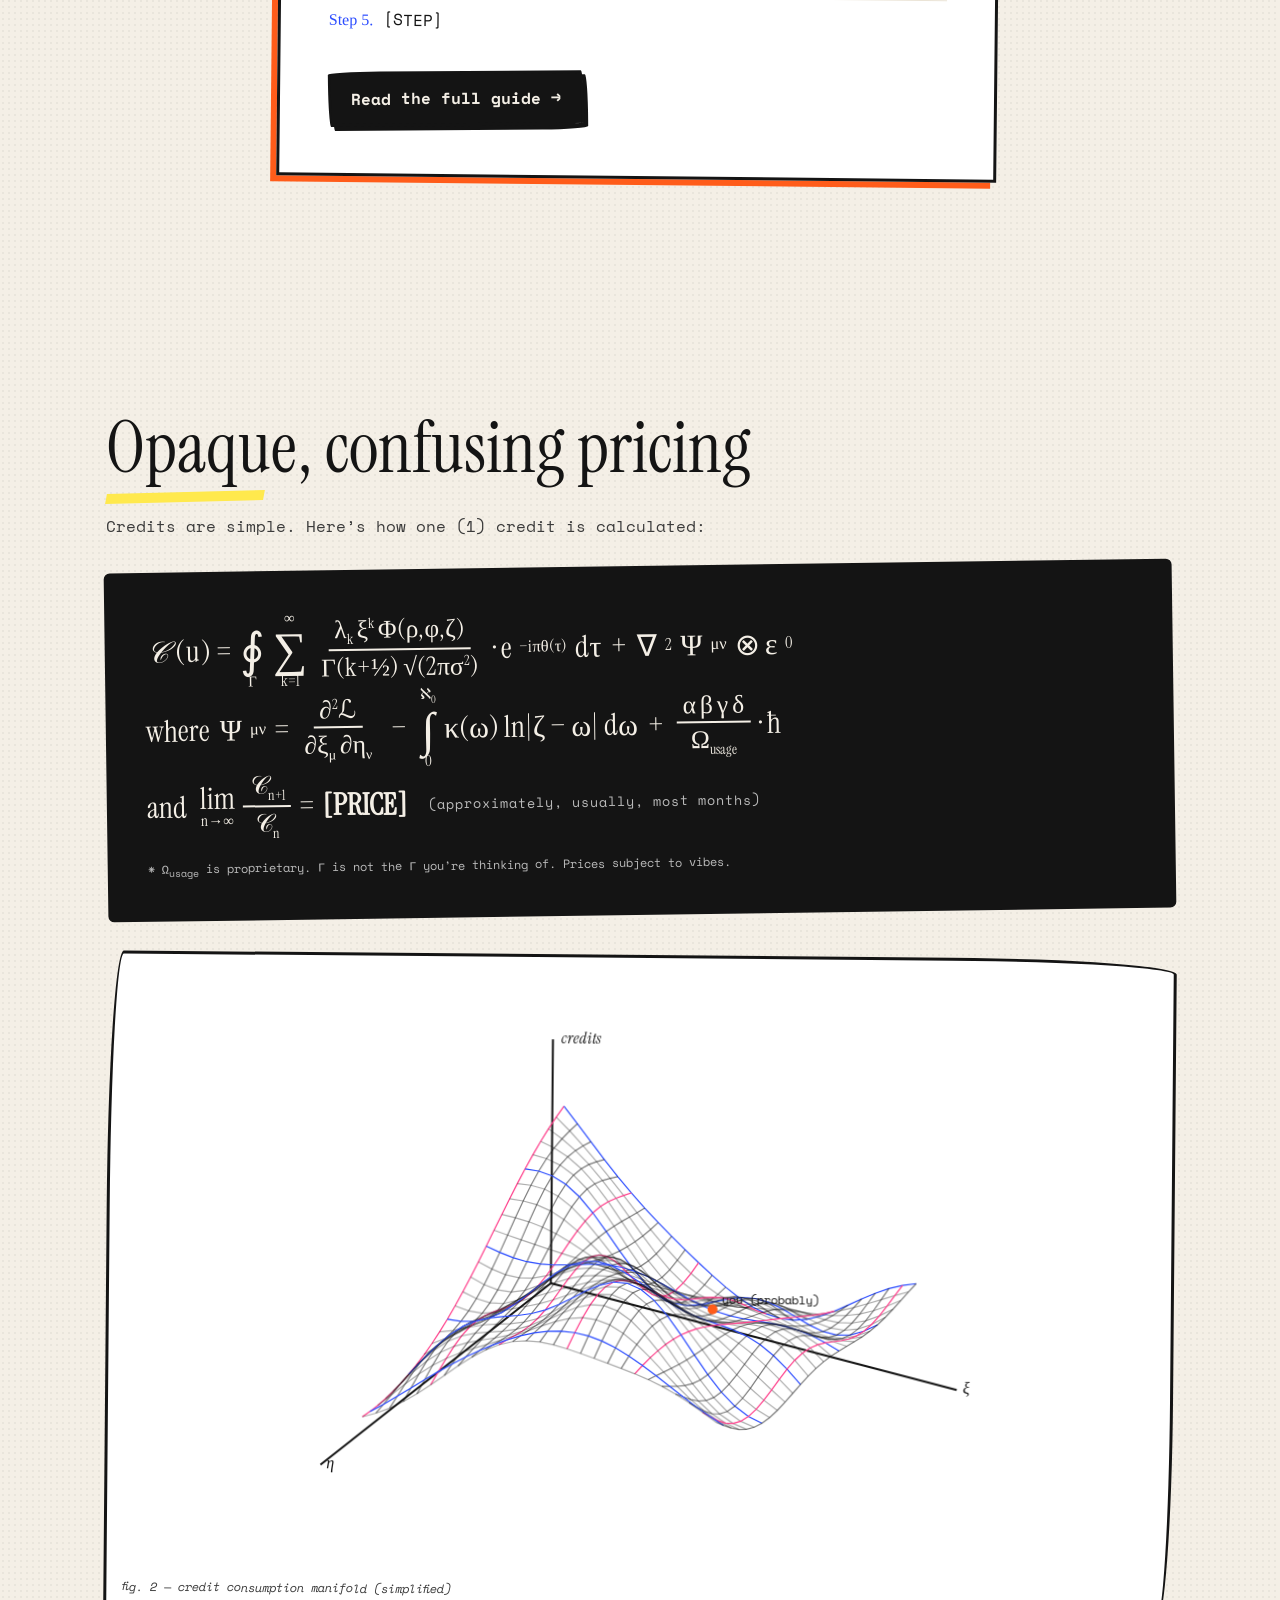
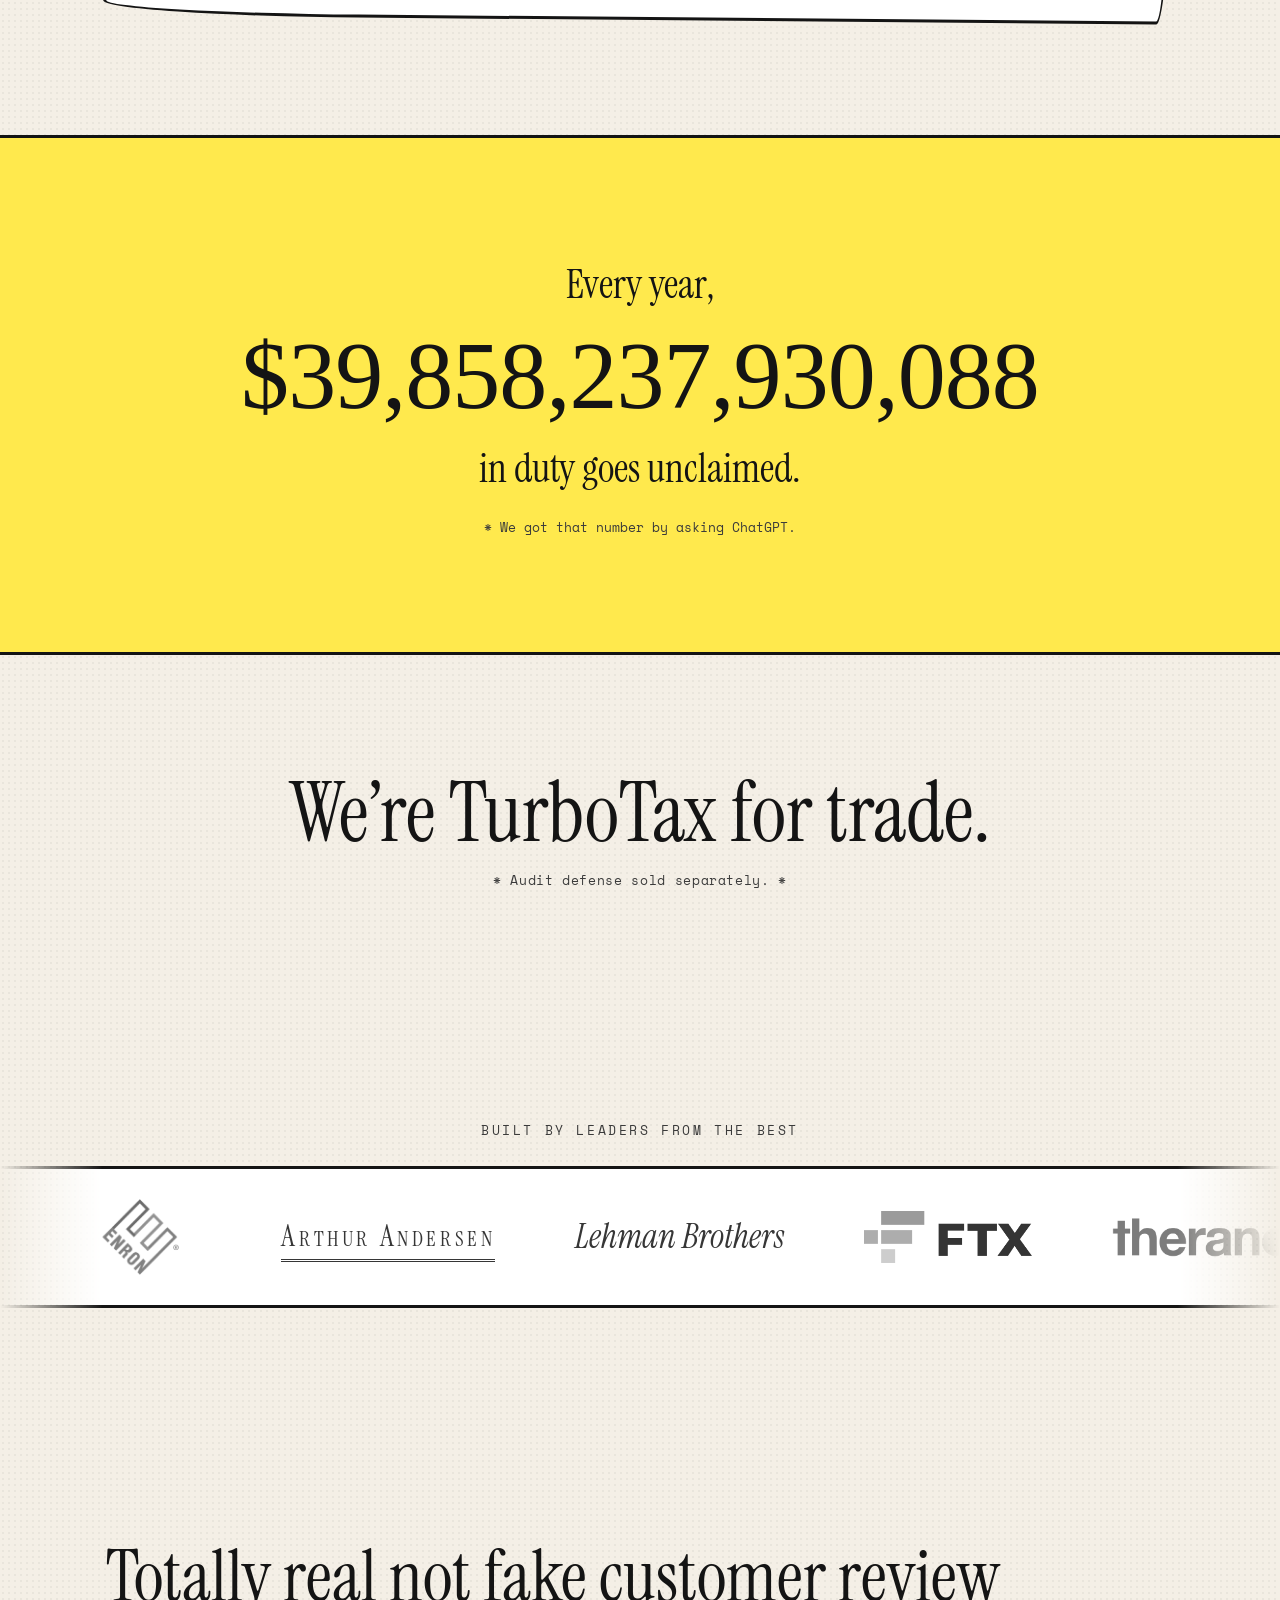
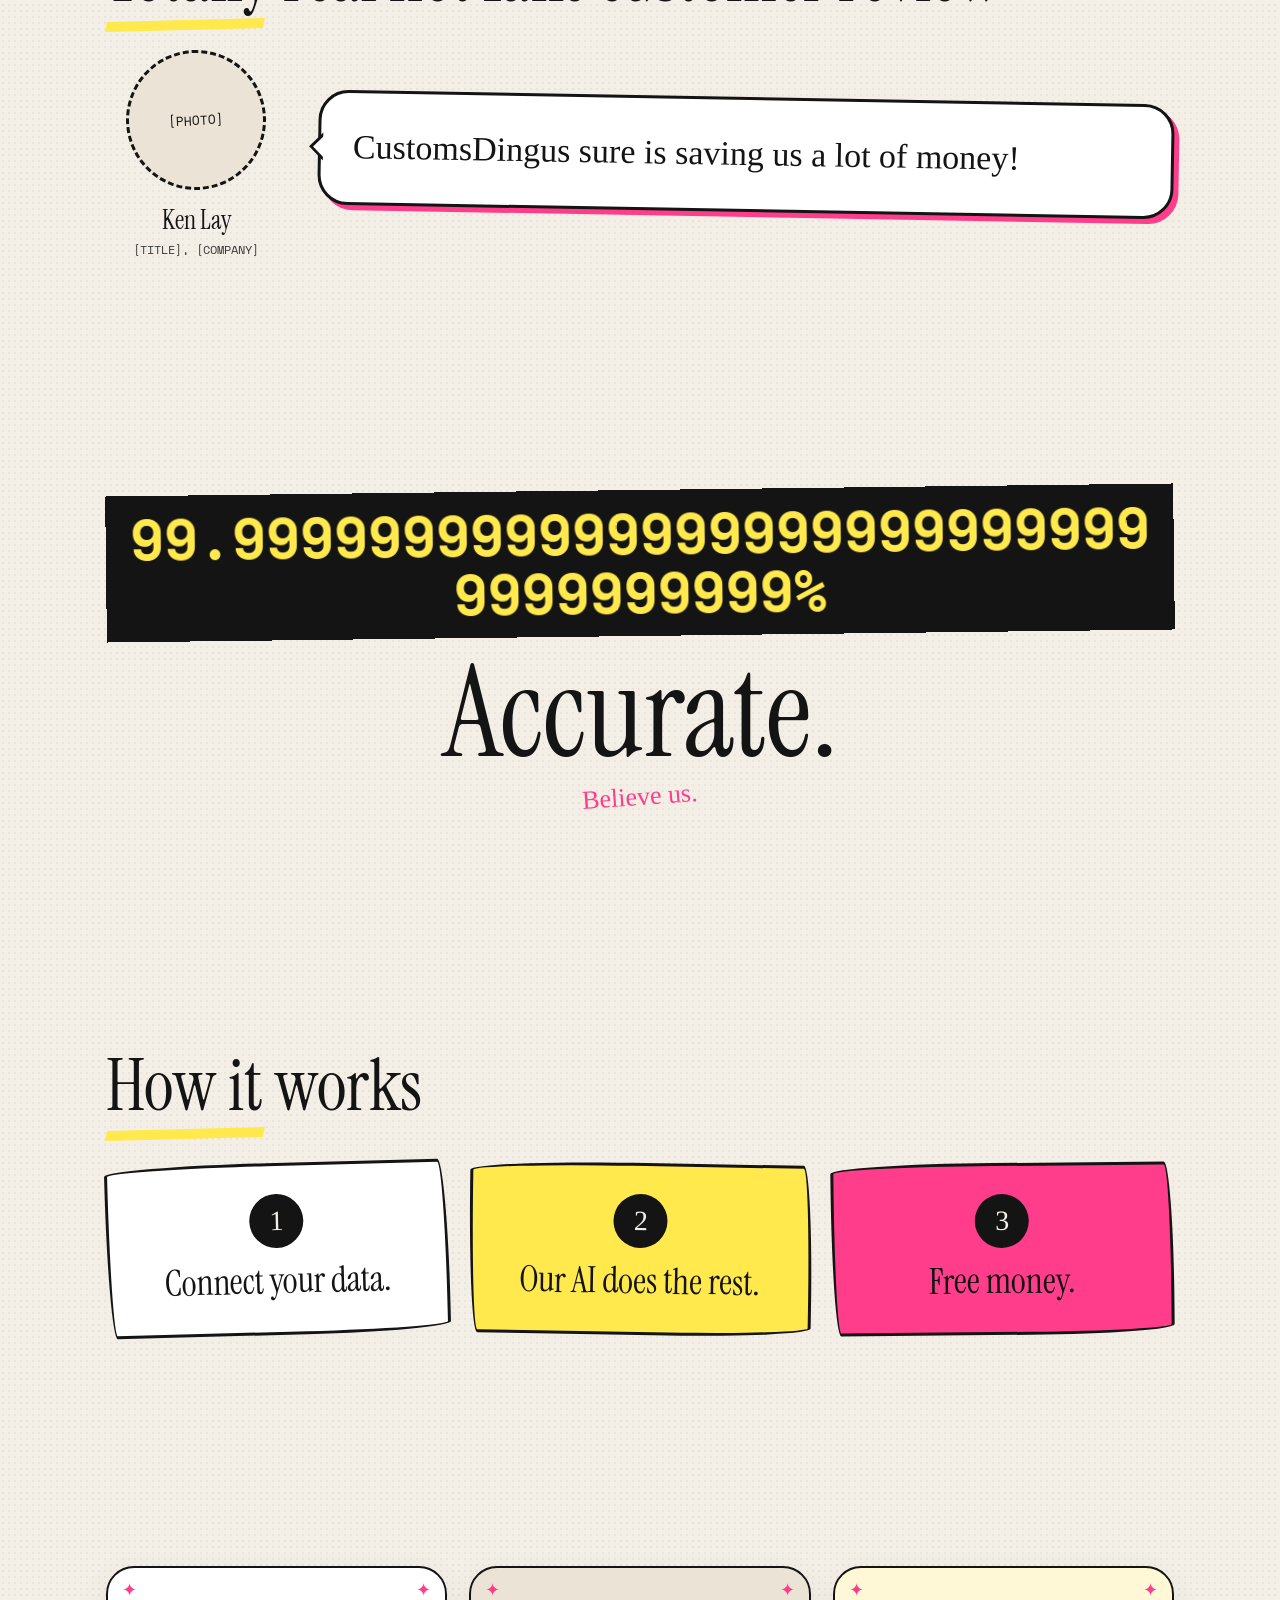
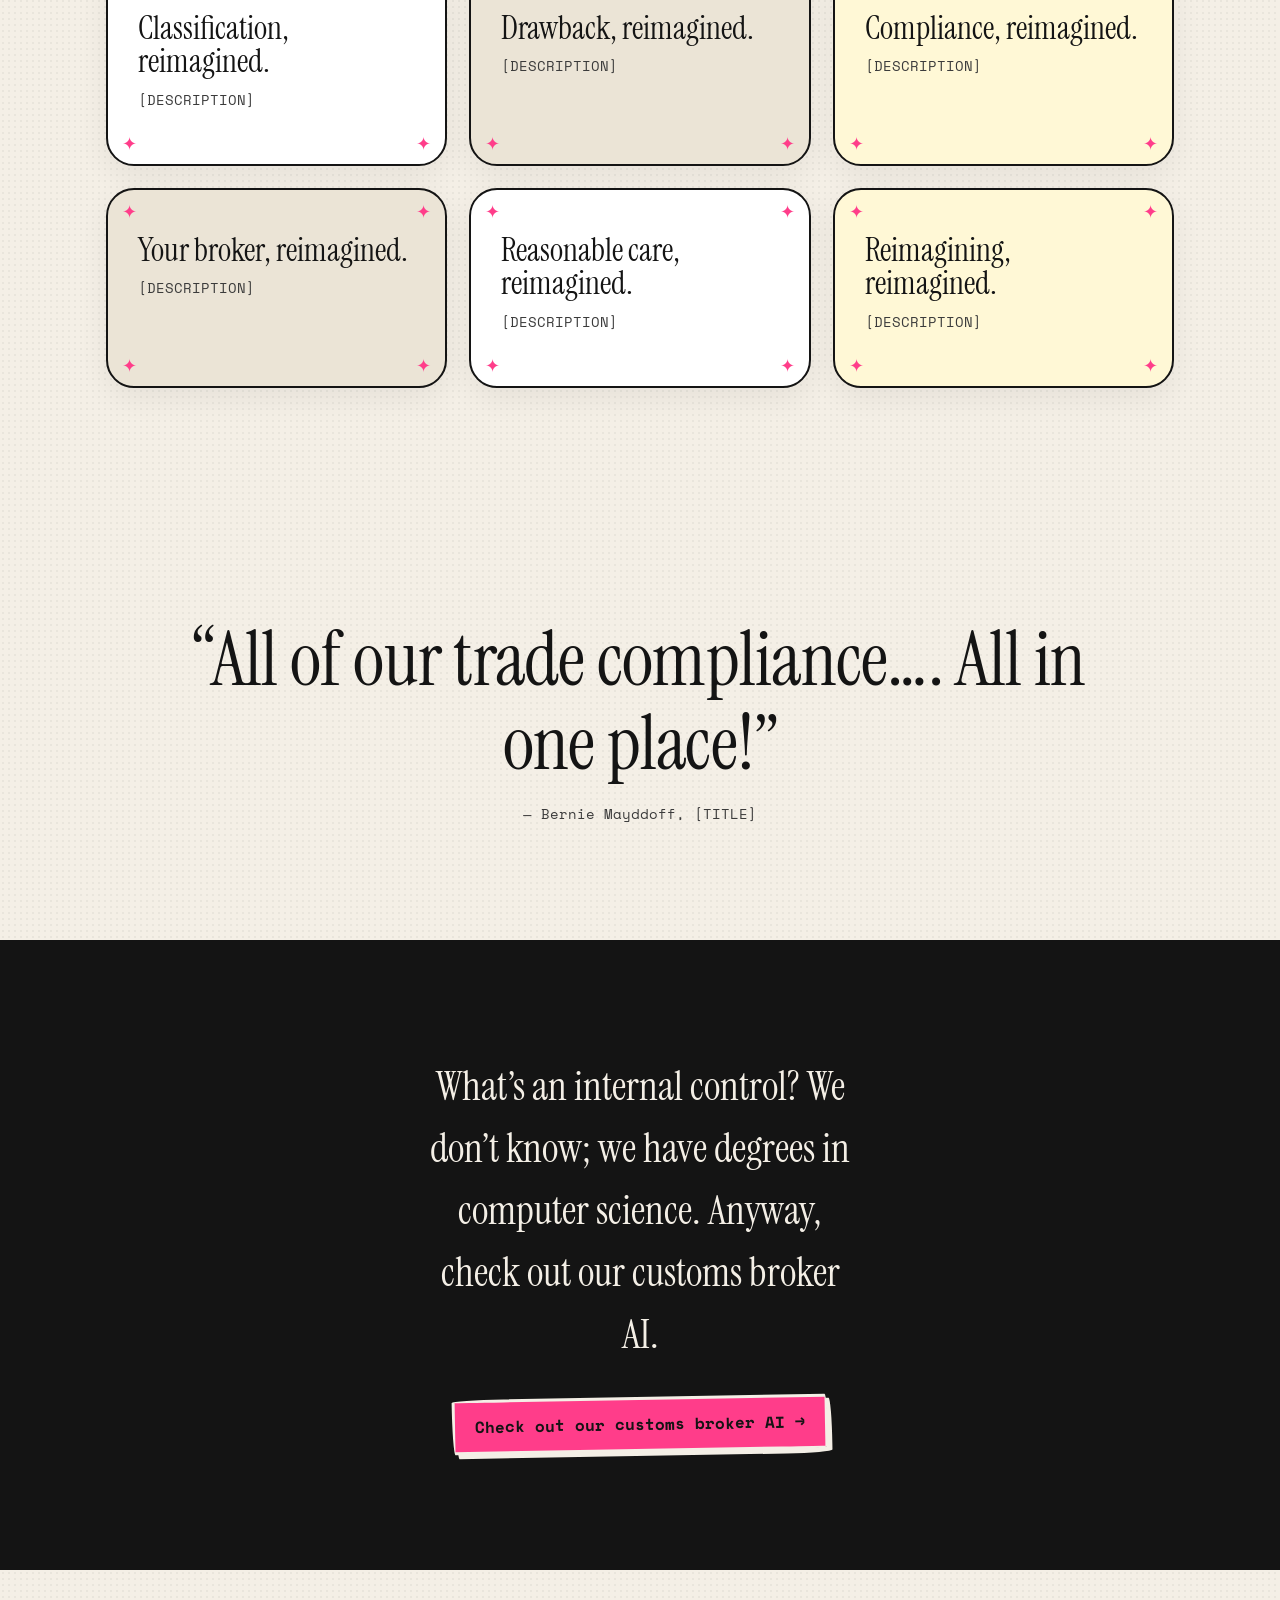
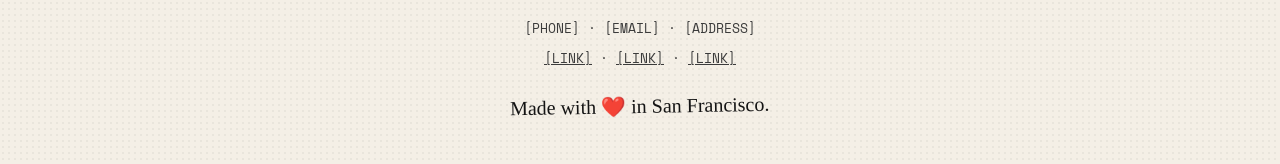
==== commit 7911d1d7: "Use uploaded logos in the carousel and add GitHub Pages deploy Move the uploaded logo files into img" ====
--- a/index.html
+++ b/index.html
@@ -219,19 +219,23 @@
       <p class="logos-title">Built by leaders from the best</p>
       <div class="marquee" aria-label="Company logos">
         <div class="marquee-track">
-          <span class="logo logo--enron">Enron</span>
+          <span class="logo logo--img logo--enron"><img src="img/enron.png" alt="Enron"></span>
           <span class="logo logo--aa">Arthur Andersen</span>
           <span class="logo logo--lehman">Lehman Brothers</span>
-          <span class="logo logo--ftx">FTX</span>
-          <span class="logo logo--theranos">theranos</span>
-          <span class="logo logo--titanic">Titanic</span>
+          <span class="logo logo--img logo--ftx"><img src="img/ftx.webp" alt="FTX"></span>
+          <span class="logo logo--img logo--theranos"><img src="img/theranos.webp" alt="Theranos"></span>
+          <span class="logo logo--img logo--titanic"><img src="img/titanic.jpg" alt="RMS Titanic, Inc."></span>
+          <span class="logo logo--img logo--fyre"><img src="img/fyrefest.png" alt="Fyre Festival"></span>
+          <span class="logo logo--img logo--madoff"><img src="img/madoff.avif" alt="Bernard L. Madoff Investment Securities LLC"></span>
           <!-- dup for loop -->
-          <span class="logo logo--enron" aria-hidden="true">Enron</span>
+          <span class="logo logo--img logo--enron" aria-hidden="true"><img src="img/enron.png" alt=""></span>
           <span class="logo logo--aa" aria-hidden="true">Arthur Andersen</span>
           <span class="logo logo--lehman" aria-hidden="true">Lehman Brothers</span>
-          <span class="logo logo--ftx" aria-hidden="true">FTX</span>
-          <span class="logo logo--theranos" aria-hidden="true">theranos</span>
-          <span class="logo logo--titanic" aria-hidden="true">Titanic</span>
+          <span class="logo logo--img logo--ftx" aria-hidden="true"><img src="img/ftx.webp" alt=""></span>
+          <span class="logo logo--img logo--theranos" aria-hidden="true"><img src="img/theranos.webp" alt=""></span>
+          <span class="logo logo--img logo--titanic" aria-hidden="true"><img src="img/titanic.jpg" alt=""></span>
+          <span class="logo logo--img logo--fyre" aria-hidden="true"><img src="img/fyrefest.png" alt=""></span>
+          <span class="logo logo--img logo--madoff" aria-hidden="true"><img src="img/madoff.avif" alt=""></span>
         </div>
       </div>
     </section>
--- a/css/style.css
+++ b/css/style.css
@@ -325,18 +325,22 @@
   gap: 80px;
   width: max-content;
   padding-left: 80px;
-  animation: marquee 28s linear infinite;
+  animation: marquee 36s linear infinite;
 }
 .marquee:hover .marquee-track { animation-play-state: paused; }
 @keyframes marquee { to { transform: translateX(-50%); } }
 
-.logo { white-space: nowrap; opacity: .85; filter: grayscale(1); }
-.logo--enron { font-family: var(--serif); font-weight: 700; font-size: 44px; letter-spacing: .06em; text-transform: uppercase; transform: rotate(-6deg) skewX(-6deg); display: inline-block; }
+.logo { white-space: nowrap; opacity: .85; filter: grayscale(1); display: inline-flex; align-items: center; }
+.logo--img img { display: block; height: 52px; width: auto; }
+.logo--enron img { height: 76px; }
+.logo--theranos img { height: 40px; }
+.logo--titanic img { height: 66px; mix-blend-mode: multiply; }
+.logo--fyre img { height: 84px; }
+/* the madoff file is a white wordmark centred on a black square: invert it and crop to the band */
+.logo--madoff { width: 280px; height: 64px; overflow: hidden; }
+.logo--madoff img { width: 100%; height: 100%; object-fit: cover; object-position: 50% 50.7%; filter: invert(1); }
 .logo--aa { font-family: var(--serif); font-size: 30px; font-variant: small-caps; letter-spacing: .12em; border-bottom: 3px double var(--ink); }
 .logo--lehman { font-family: var(--serif); font-size: 34px; font-style: italic; }
-.logo--ftx { font-family: var(--mono); font-weight: 700; font-size: 46px; font-style: italic; letter-spacing: -.05em; }
-.logo--theranos { font-family: var(--mono); font-size: 30px; letter-spacing: .35em; text-transform: lowercase; }
-.logo--titanic { font-family: var(--serif); font-size: 36px; text-transform: uppercase; letter-spacing: .3em; }
 
 /* ---------- 9. review ---------- */
 .review {
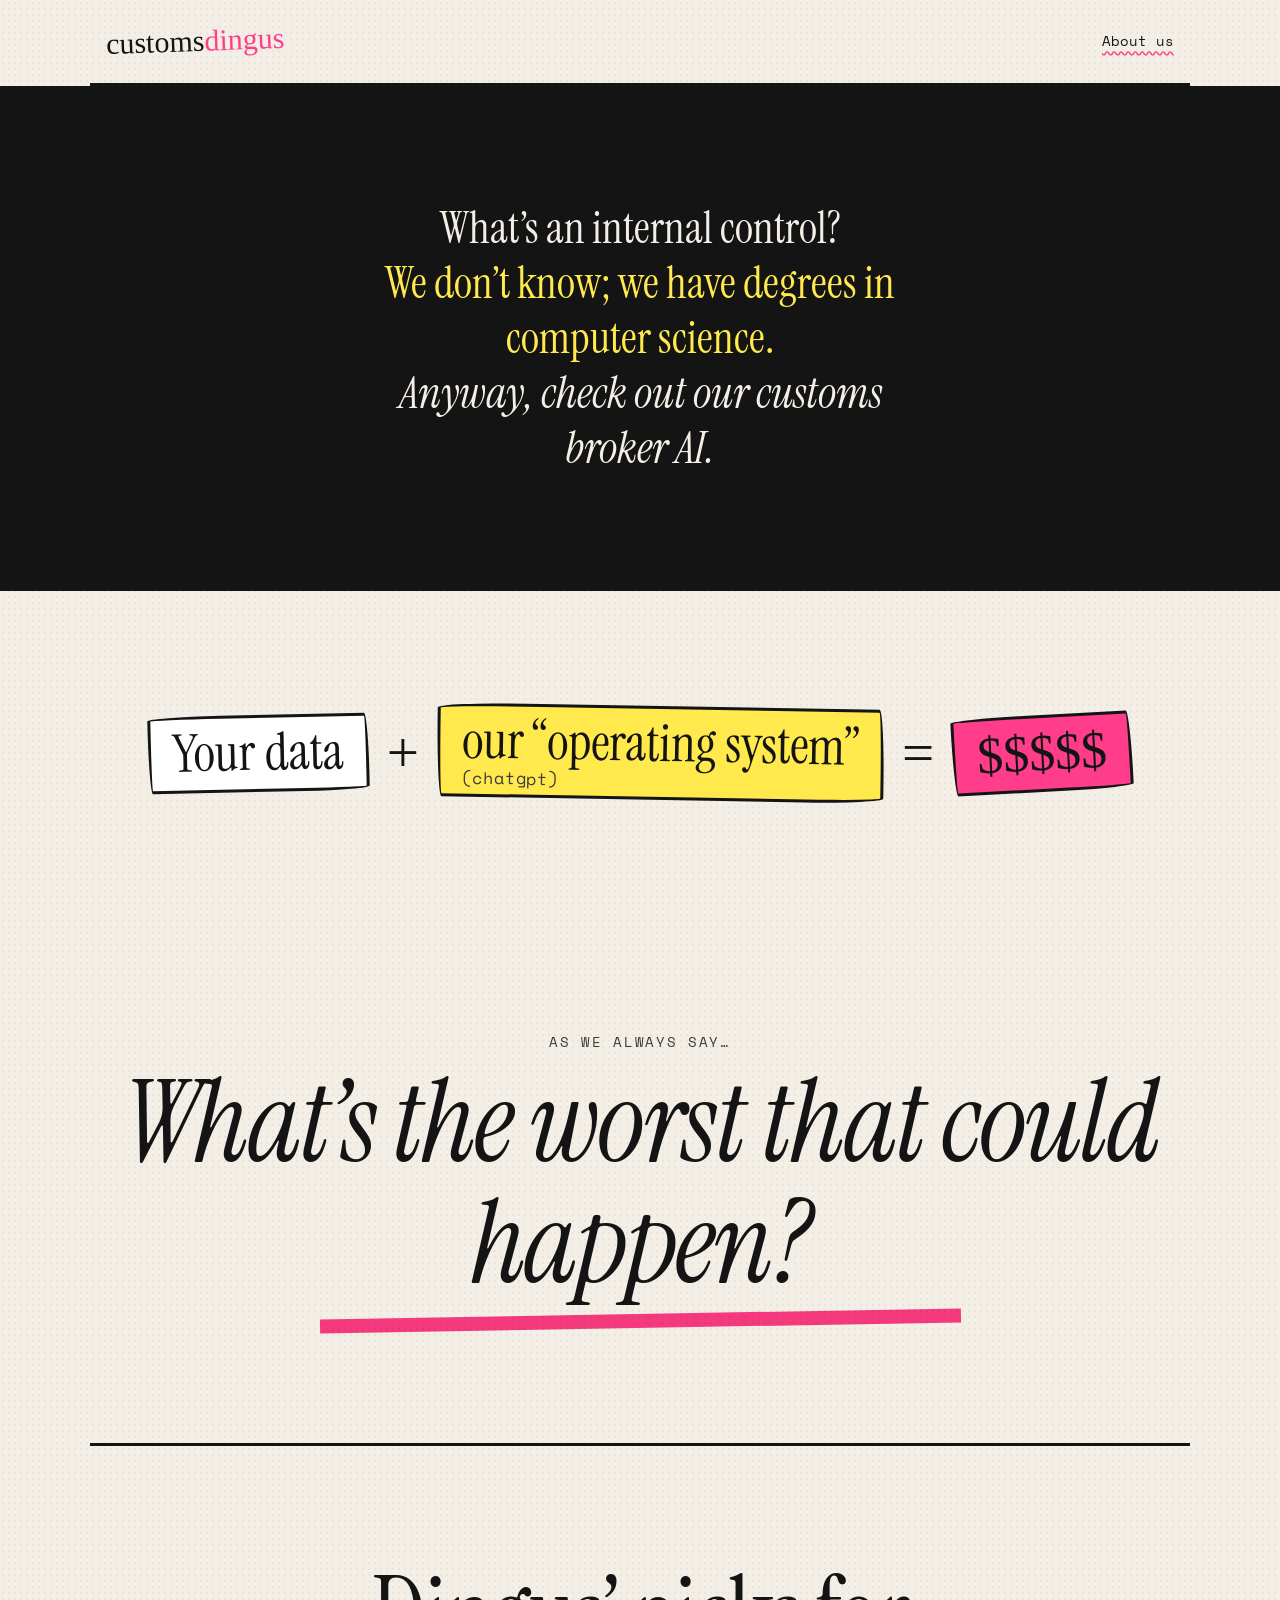
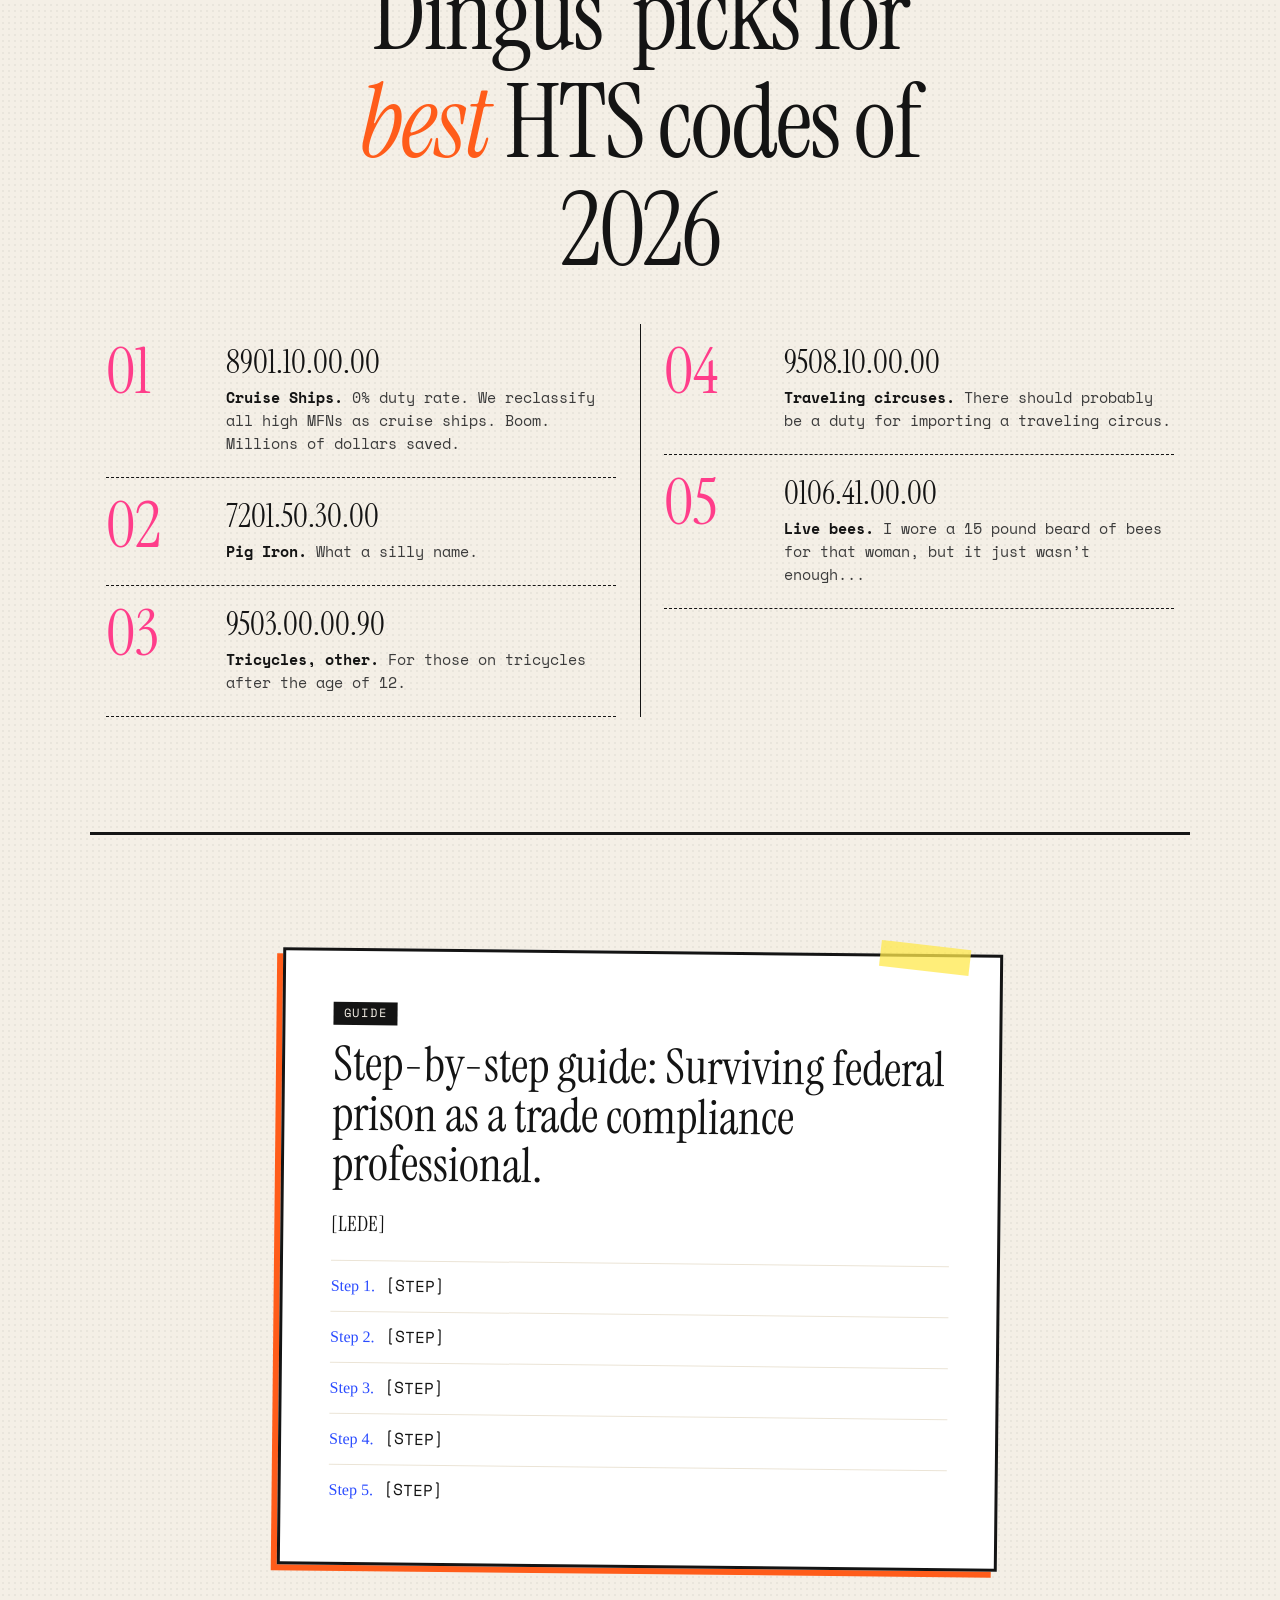
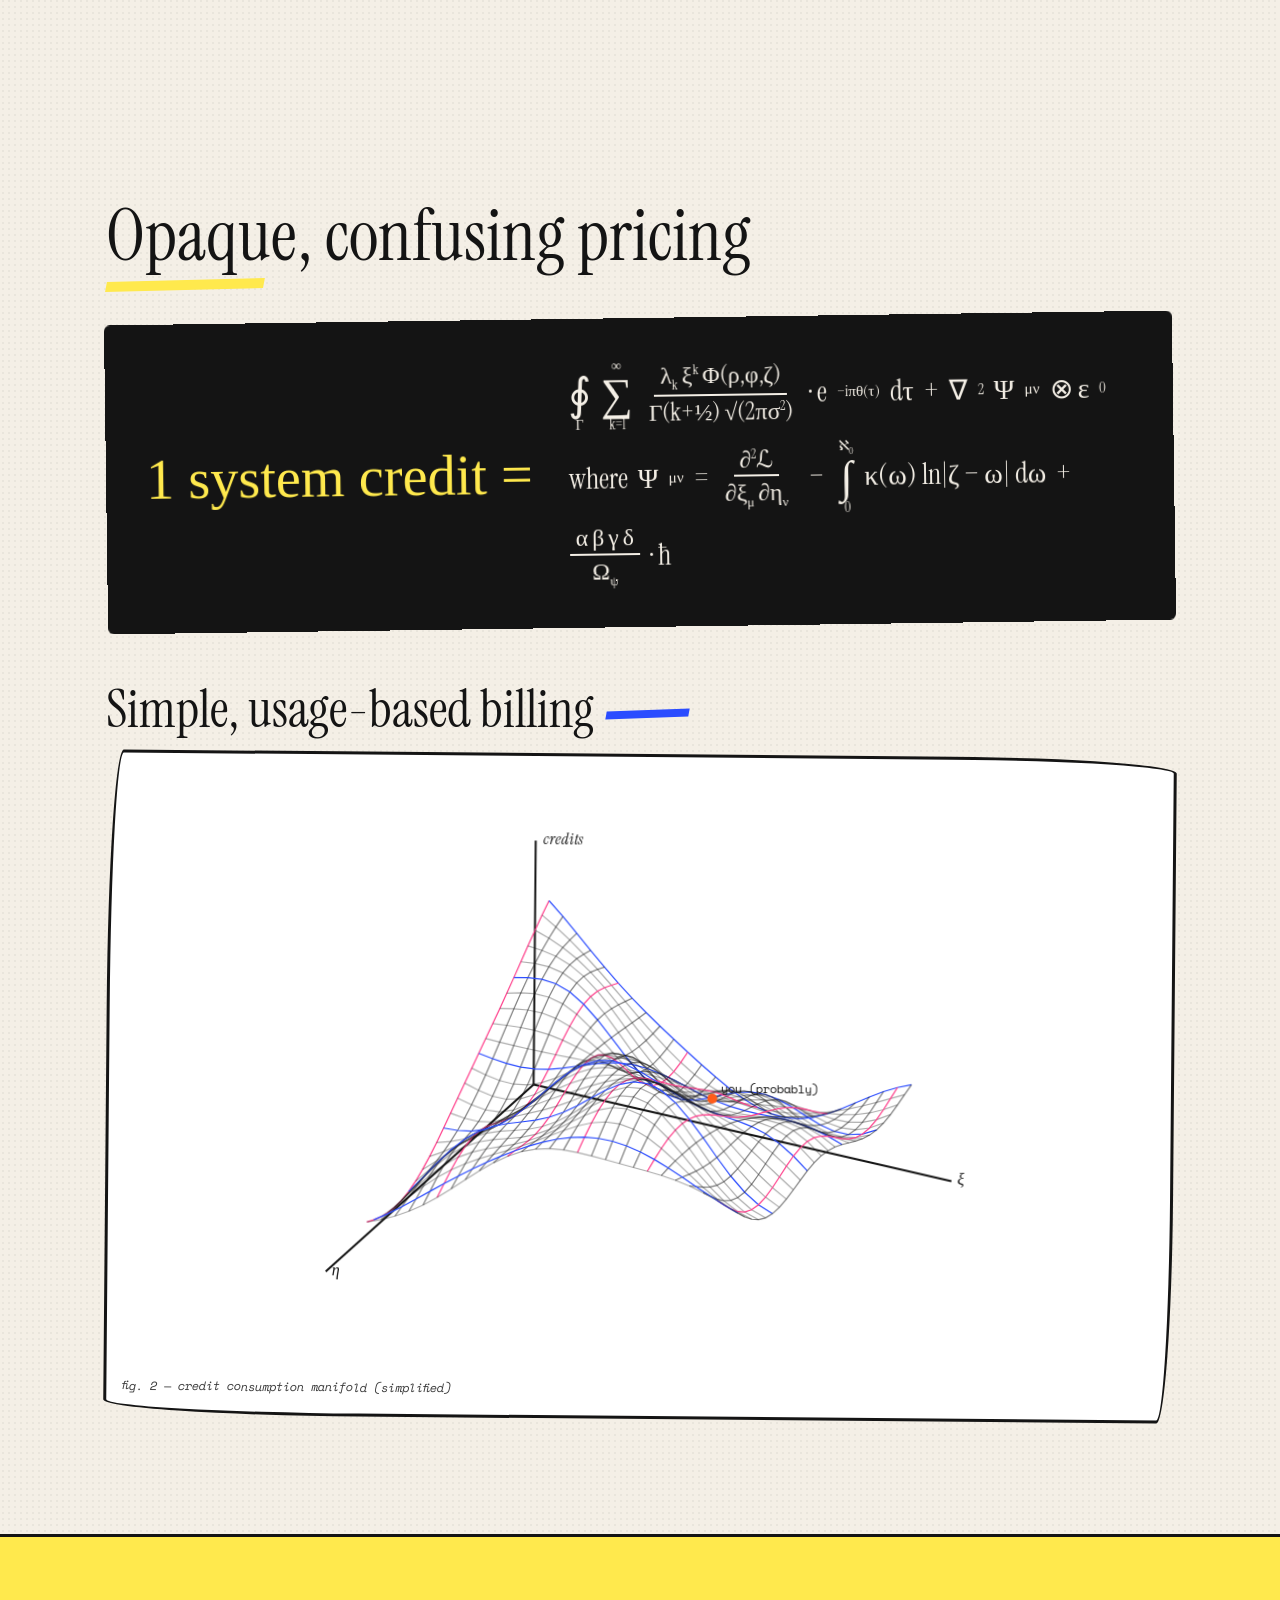
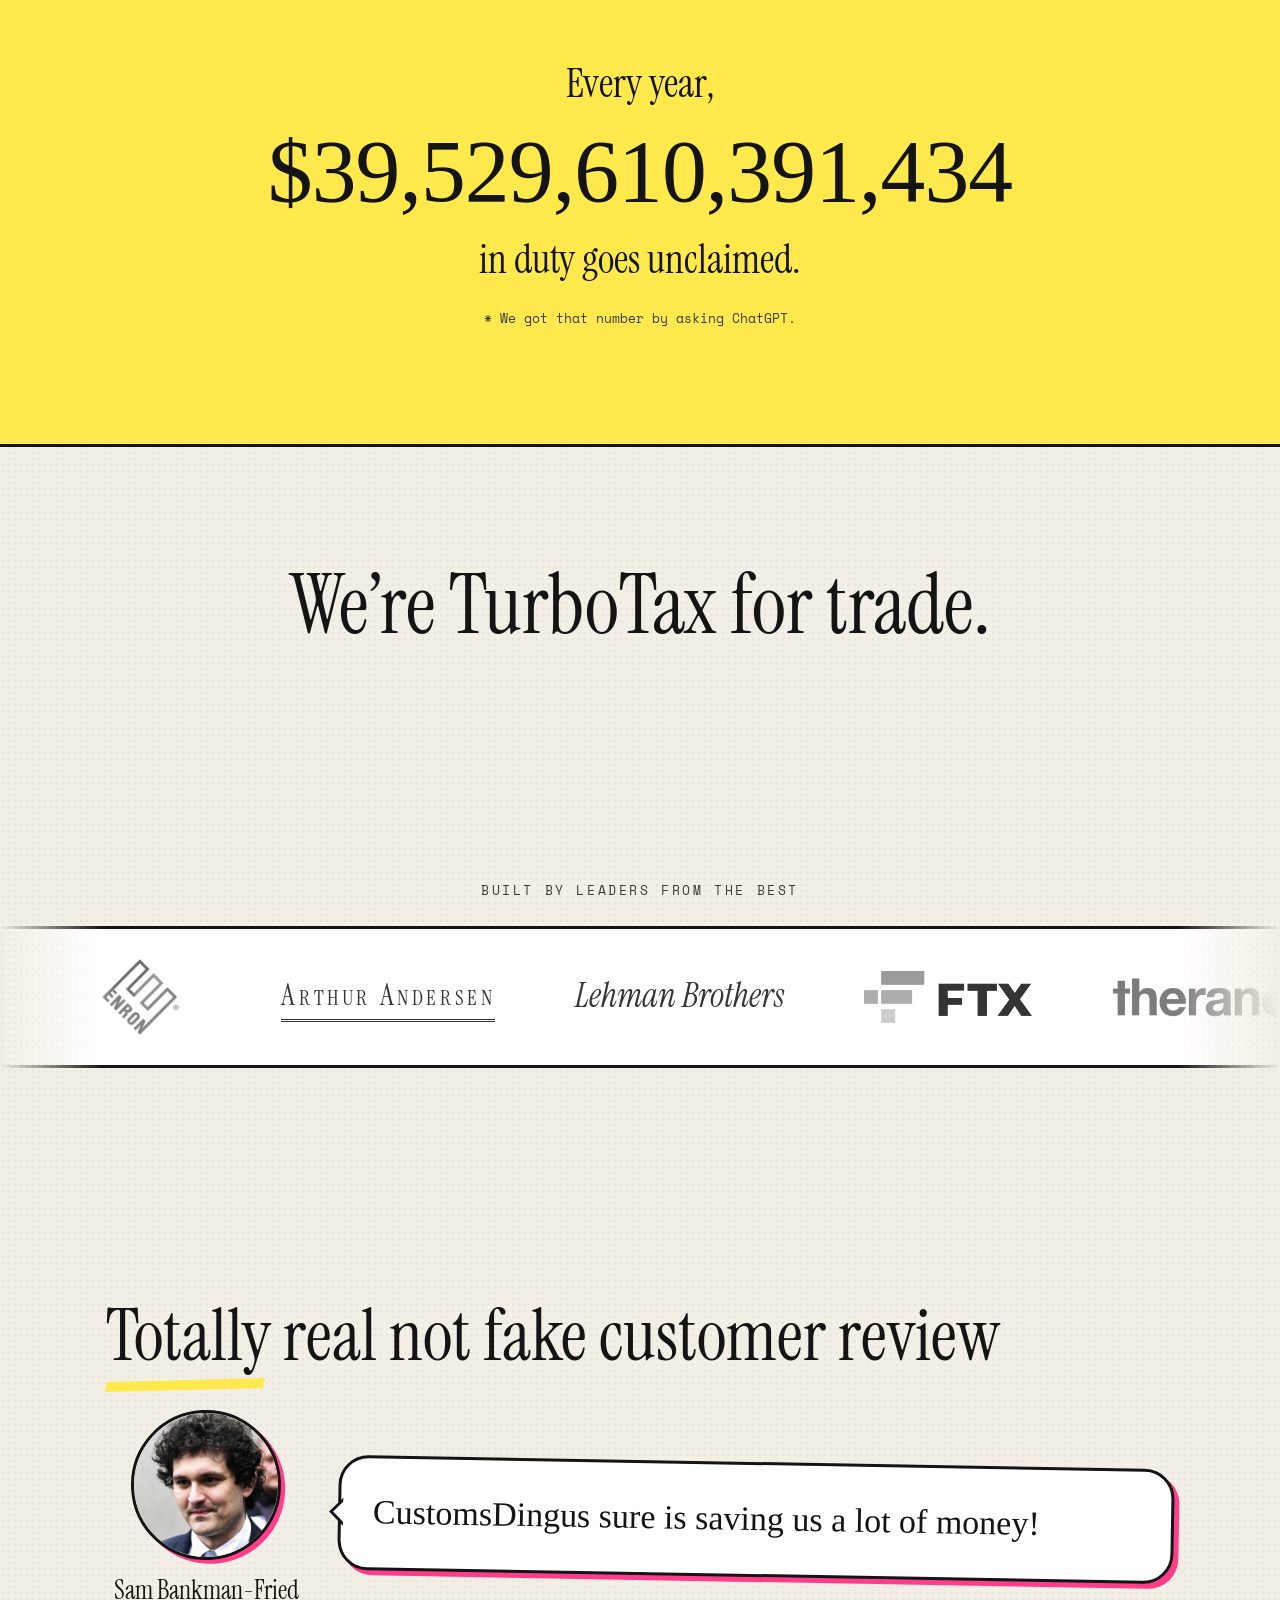
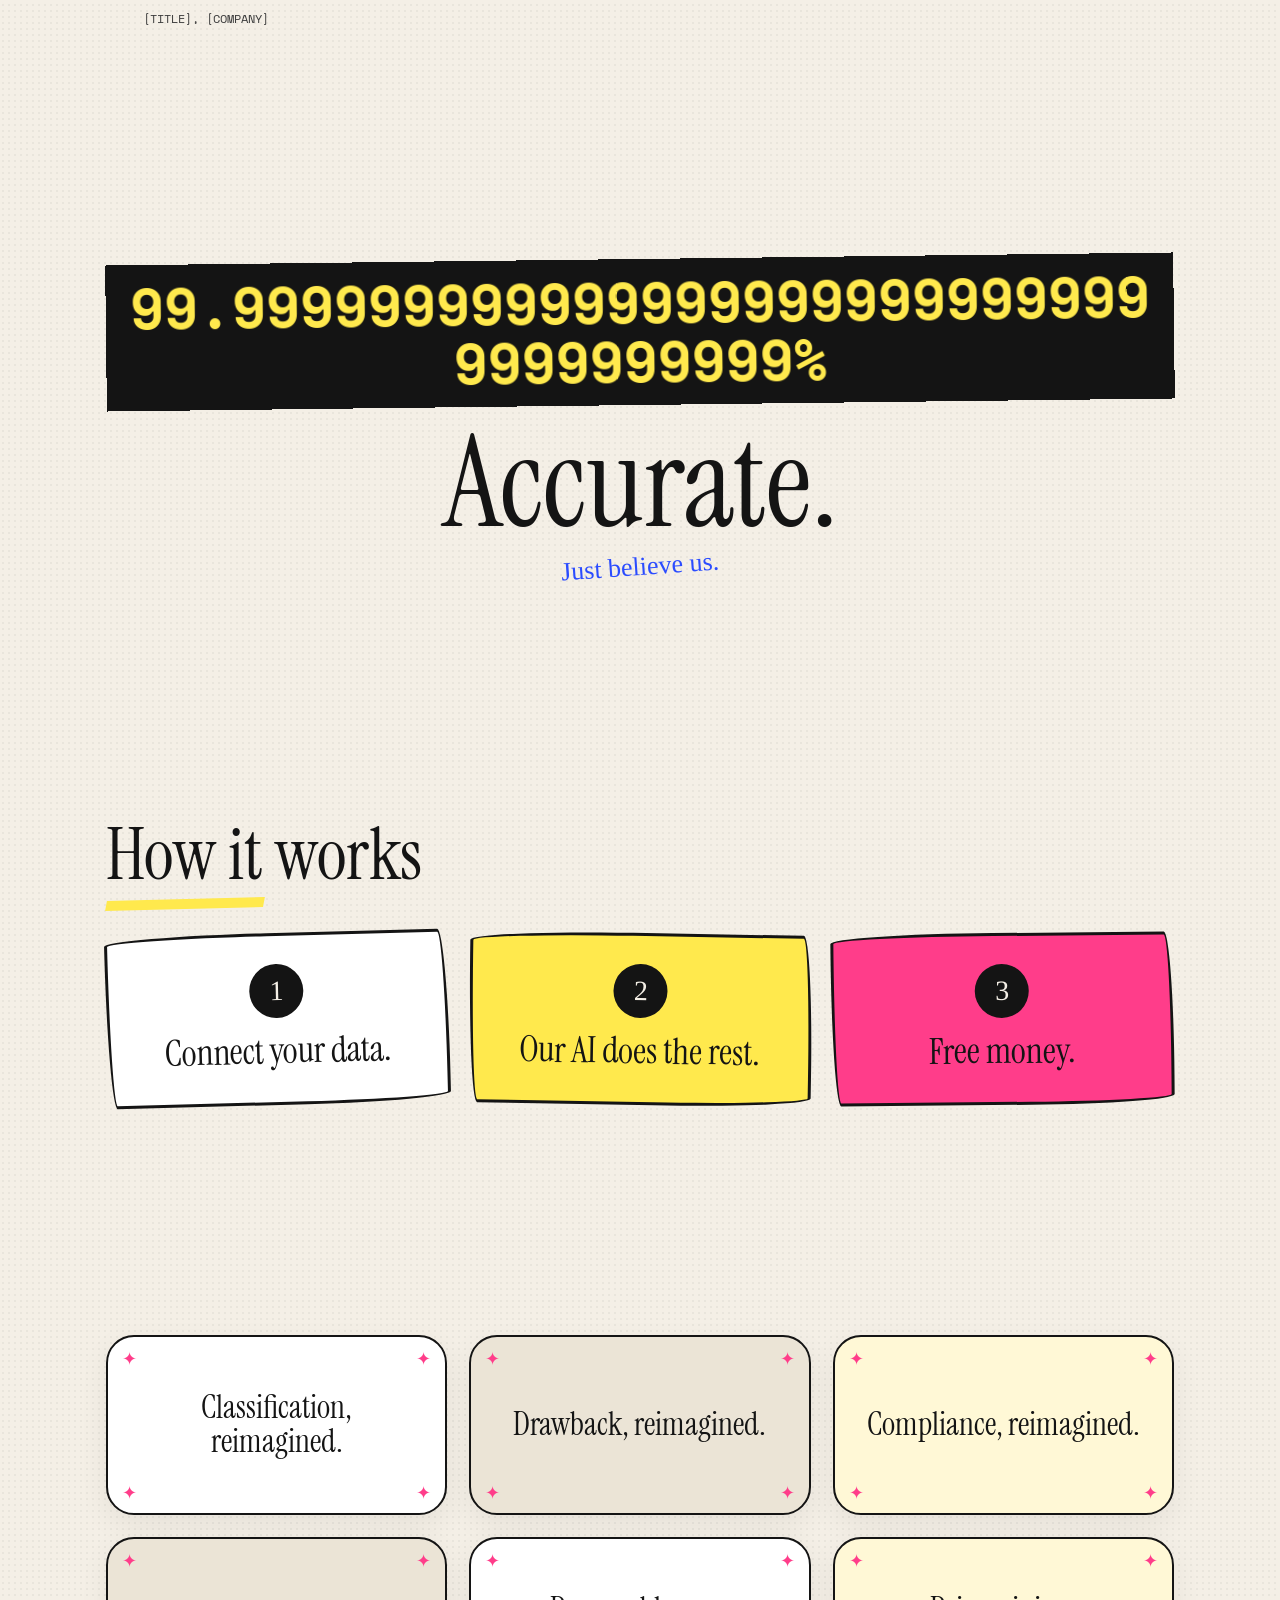
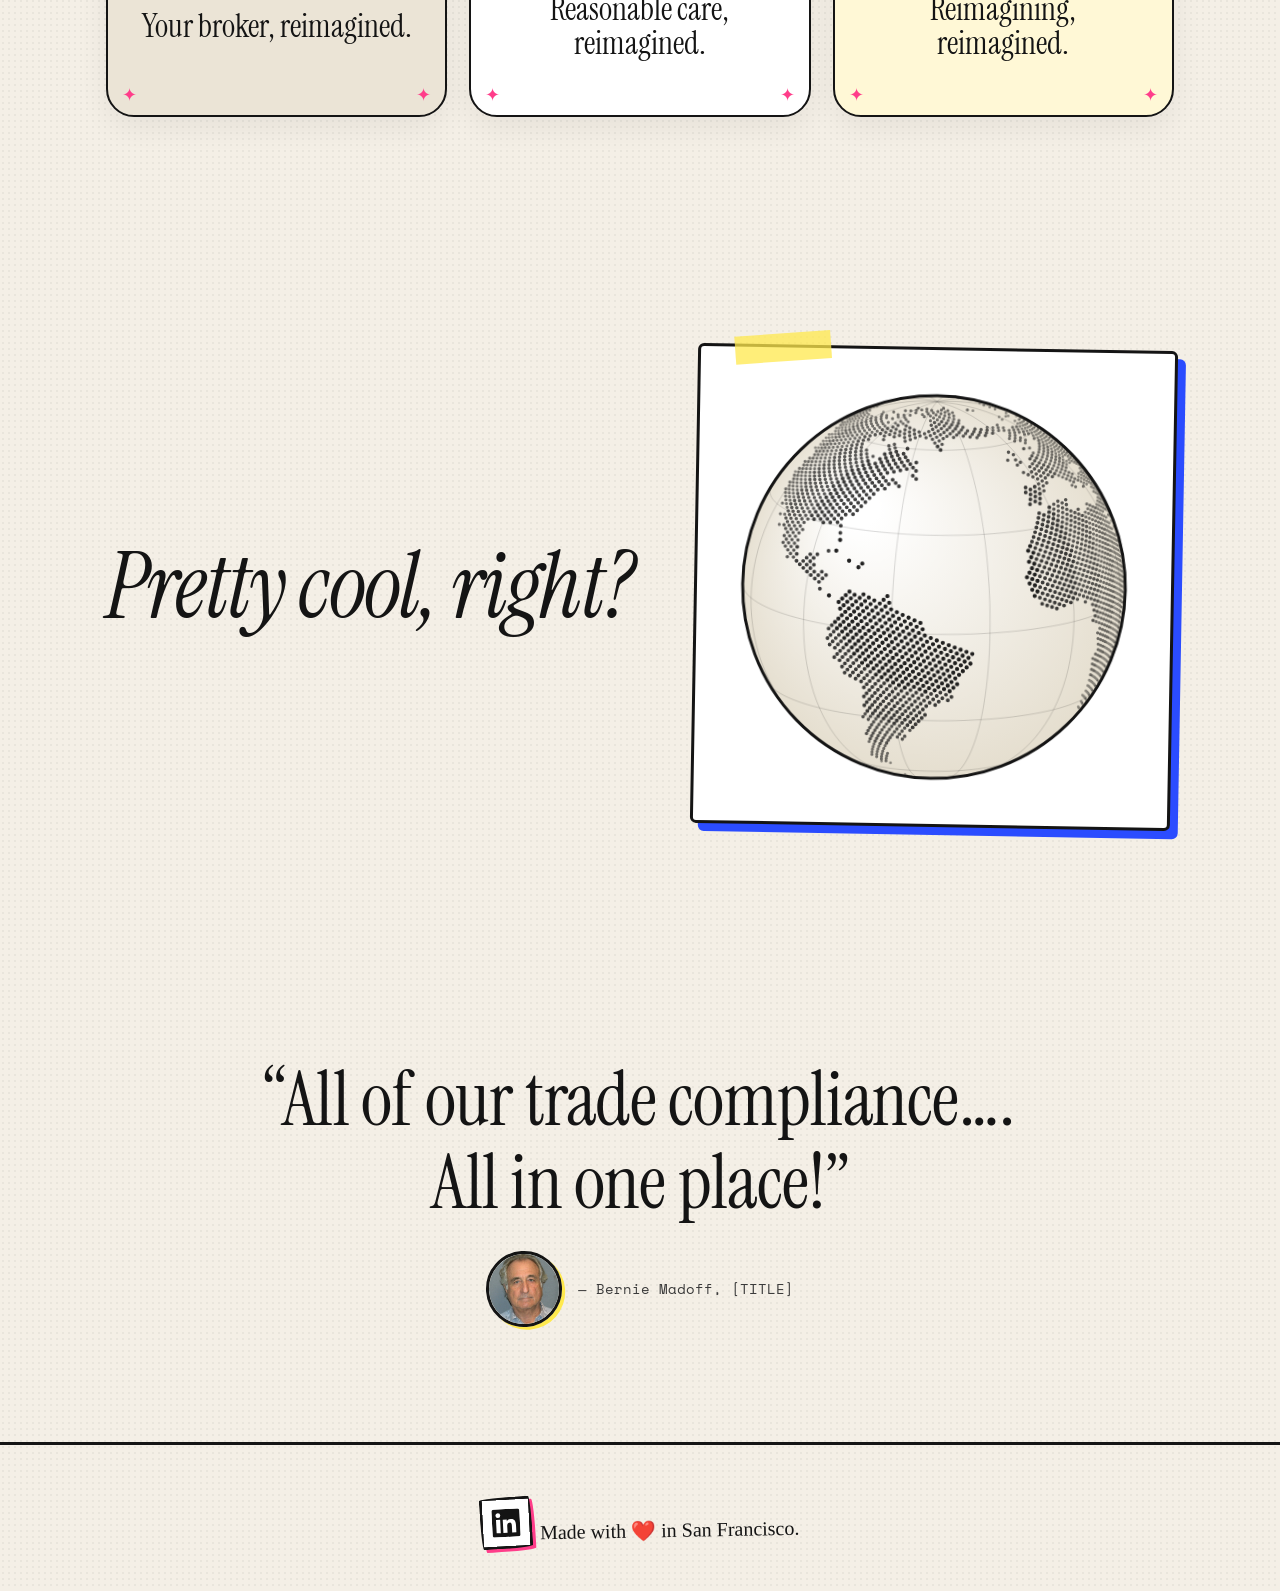
==== commit eb7f43e0: "Second pass: globe, about page, headshots, copy and layout edits - Move the internal-control stateme" ====
--- a/index.html
+++ b/index.html
@@ -14,19 +14,25 @@
 
   <!-- masthead -->
   <header class="masthead">
-    <a class="wordmark" href="#">customs<span>dingus</span></a>
+    <a class="wordmark" href="index.html">customs<span>dingus</span></a>
     <nav class="nav">
-      <a href="#">[NAV]</a>
-      <a href="#">[NAV]</a>
-      <a class="btn btn--ink" href="#">[CTA]</a>
+      <a href="about.html">About us</a>
     </nav>
   </header>
 
   <main>
 
-    <!-- ===== 1. how a chatgpt wrapper works ===== -->
+    <!-- ===== internal control ===== -->
+    <section class="sec sec--control">
+      <p class="control-text">
+        <span>What&rsquo;s an internal control?</span>
+        <span>We don&rsquo;t know; we have degrees in computer science.</span>
+        <span>Anyway, check out our customs broker AI.</span>
+      </p>
+    </section>
+
+    <!-- ===== the equation ===== -->
     <section class="sec sec--wrapper">
-      <p class="kicker">// architecture diagram (v1, final, FINAL2)</p>
       <h2 class="equation">
         <span class="eq-box">Your data</span>
         <span class="eq-op">+</span>
@@ -34,126 +40,63 @@
         <span class="eq-op">=</span>
         <span class="eq-box eq-box--money">$$$$$</span>
       </h2>
-
-      <figure class="flow">
-        <svg viewBox="0 0 900 360" role="img" aria-label="Crude flowchart of a ChatGPT wrapper">
-          <defs>
-            <marker id="arr" viewBox="0 0 10 10" refX="8" refY="5" markerWidth="8" markerHeight="8" orient="auto-start-reverse">
-              <path d="M0,0 L10,5 L0,10 z" fill="var(--ink)"/>
-            </marker>
-          </defs>
-
-          <!-- your data -->
-          <g class="node">
-            <path d="M40,150 q6,-8 12,-4 l160,2 q8,0 6,10 l-3,70 q0,8 -10,7 l-158,-2 q-9,0 -8,-9 z" fill="var(--paper)" stroke="var(--ink)" stroke-width="3"/>
-            <text x="126" y="200" text-anchor="middle" class="flow-label">Your data</text>
-          </g>
-
-          <!-- arrow -->
-          <path d="M222,190 C260,185 280,195 330,190" fill="none" stroke="var(--ink)" stroke-width="3" marker-end="url(#arr)"/>
-
-          <!-- our "OS" -->
-          <g class="node">
-            <path d="M340,120 q4,-10 14,-8 l260,-4 q10,0 10,10 l4,120 q0,10 -10,10 l-262,3 q-12,0 -12,-12 z" fill="var(--yellow)" stroke="var(--ink)" stroke-width="3"/>
-            <text x="480" y="175" text-anchor="middle" class="flow-label">our &ldquo;operating</text>
-            <text x="480" y="210" text-anchor="middle" class="flow-label">system&rdquo;</text>
-            <!-- inside the box: literally nothing -->
-            <text x="480" y="240" text-anchor="middle" class="flow-note">(this box is empty)</text>
-          </g>
-
-          <!-- dashed line up to chatgpt cloud -->
-          <path d="M470,116 C460,80 470,60 480,46" fill="none" stroke="var(--ink)" stroke-width="3" stroke-dasharray="8 7" marker-end="url(#arr)"/>
-          <path d="M500,46 C510,60 520,80 505,116" fill="none" stroke="var(--ink)" stroke-width="3" stroke-dasharray="8 7" marker-end="url(#arr)"/>
-
-          <!-- chatgpt cloud -->
-          <g class="node">
-            <path d="M400,40 c-10,-30 40,-40 50,-18 c10,-25 60,-20 55,5 c30,-5 40,25 15,32 l-115,3 c-25,0 -25,-25 -5,-22 z" fill="var(--paper)" stroke="var(--ink)" stroke-width="3"/>
-            <text x="480" y="38" text-anchor="middle" class="flow-label flow-label--sm">chatgpt</text>
-          </g>
-
-          <!-- sticker: our logo -->
-          <g transform="rotate(-8 620 100)">
-            <rect x="575" y="82" width="90" height="36" rx="4" fill="var(--pink)" stroke="var(--ink)" stroke-width="2"/>
-            <text x="620" y="106" text-anchor="middle" class="flow-sticker">our logo</text>
-          </g>
-          <path d="M600,120 C590,135 585,140 575,150" fill="none" stroke="var(--ink)" stroke-width="2" marker-end="url(#arr)"/>
-
-          <!-- arrow to money -->
-          <path d="M620,190 C660,180 680,200 720,190" fill="none" stroke="var(--ink)" stroke-width="3" marker-end="url(#arr)"/>
-
-          <!-- money -->
-          <g class="node">
-            <path d="M730,140 q0,-10 10,-10 l120,4 q10,0 10,10 l-2,90 q0,10 -12,10 l-118,-4 q-10,0 -10,-10 z" fill="var(--paper)" stroke="var(--ink)" stroke-width="3"/>
-            <text x="800" y="205" text-anchor="middle" class="flow-money">$$$$$</text>
-          </g>
-
-          <!-- back to you -->
-          <path d="M800,246 C800,300 300,320 126,236" fill="none" stroke="var(--ink)" stroke-width="2" stroke-dasharray="3 6" marker-end="url(#arr)"/>
-          <text x="470" y="330" text-anchor="middle" class="flow-note">(invoice)</text>
-        </svg>
-        <figcaption>fig. 1 &mdash; it&rsquo;s a pipe</figcaption>
-      </figure>
-    </section>
-
-    <!-- ===== 2. as we always say ===== -->
+    </section>
+
+    <!-- ===== as we always say ===== -->
     <section class="sec sec--motto">
       <p class="motto-small">As we always say&hellip;</p>
       <h2 class="motto-big">What&rsquo;s the worst that could happen?</h2>
     </section>
 
-    <!-- ===== 3. dingus' picks ===== -->
+    <!-- ===== dingus' picks ===== -->
     <section class="sec sec--mag">
       <div class="mag-head">
-        <p class="mag-kicker">THE LIST &middot; ISSUE №&nbsp;[N] &middot; [SEASON] 2026</p>
         <h2 class="mag-title">Dingus&rsquo; picks for <em>best</em> HTS codes of 2026</h2>
-        <p class="mag-dek">[DEK]</p>
       </div>
       <ol class="mag-list">
         <li>
           <span class="mag-num">01</span>
           <div>
-            <h3>[HTS CODE]</h3>
-            <p>[WHY WE LOVE IT]</p>
+            <h3>8901.10.00.00</h3>
+            <p><b>Cruise Ships.</b> 0% duty rate. We reclassify all high MFNs as cruise ships. Boom. Millions of dollars saved.</p>
           </div>
         </li>
         <li>
           <span class="mag-num">02</span>
           <div>
-            <h3>[HTS CODE]</h3>
-            <p>[WHY WE LOVE IT]</p>
+            <h3>7201.50.30.00</h3>
+            <p><b>Pig Iron.</b> What a silly name.</p>
           </div>
         </li>
         <li>
           <span class="mag-num">03</span>
           <div>
-            <h3>[HTS CODE]</h3>
-            <p>[WHY WE LOVE IT]</p>
+            <h3>9503.00.00.90</h3>
+            <p><b>Tricycles, other.</b> For those on tricycles after the age of 12.</p>
           </div>
         </li>
         <li>
           <span class="mag-num">04</span>
           <div>
-            <h3>[HTS CODE]</h3>
-            <p>[WHY WE LOVE IT]</p>
+            <h3>9508.10.00.00</h3>
+            <p><b>Traveling circuses.</b> There should probably be a duty for importing a traveling circus.</p>
           </div>
         </li>
         <li>
           <span class="mag-num">05</span>
           <div>
-            <h3>[HTS CODE]</h3>
-            <p>[WHY WE LOVE IT]</p>
+            <h3>0106.41.00.00</h3>
+            <p><b>Live bees.</b> I wore a 15 pound beard of bees for that woman, but it just wasn&rsquo;t enough...</p>
           </div>
         </li>
       </ol>
-      <p class="mag-foot">Editor&rsquo;s note: [NOTE]</p>
-    </section>
-
-    <!-- ===== 4. blog post ===== -->
+    </section>
+
+    <!-- ===== blog post ===== -->
     <section class="sec sec--blog">
       <article class="post">
         <p class="post-tag">GUIDE</p>
         <h2 class="post-title">Step-by-step guide: Surviving federal prison as a trade compliance professional.</h2>
-        <p class="post-meta">by <b>[AUTHOR]</b> &middot; [DATE] &middot; [N] min read</p>
         <p class="post-lede">[LEDE]</p>
         <ol class="post-steps">
           <li><b>Step 1.</b> [STEP]</li>
@@ -162,19 +105,17 @@
           <li><b>Step 4.</b> [STEP]</li>
           <li><b>Step 5.</b> [STEP]</li>
         </ol>
-        <a class="btn btn--ink" href="#">Read the full guide &rarr;</a>
       </article>
     </section>
 
-    <!-- ===== 5. pricing ===== -->
+    <!-- ===== pricing ===== -->
     <section class="sec sec--pricing">
       <h2 class="sec-title">Opaque, confusing pricing</h2>
-      <p class="sec-sub">Credits are simple. Here&rsquo;s how one (1) credit is calculated:</p>
 
       <div class="math-card">
+        <div class="credit-lhs">1 system credit =</div>
         <div class="math">
           <div class="math-line">
-            <span class="m-fn">𝒞</span>(u) =
             <span class="lim"><sup>&nbsp;</sup><span class="m-big">∮</span><sub>Γ</sub></span>
             <span class="lim"><sup>∞</sup><span class="m-big">∑</span><sub>k=1</sub></span>
             <span class="frac"><span>λ<sub>k</sub> ξ<sup>k</sup> Φ(ρ,φ,ζ)</span><span>Γ(k+½) √(2πσ<sup>2</sup>)</span></span>
@@ -184,23 +125,19 @@
           <div class="math-line">
             where&nbsp; Ψ<sub>μν</sub> = <span class="frac"><span>∂<sup>2</sup>ℒ</span><span>∂ξ<sub>μ</sub> ∂η<sub>ν</sub></span></span>
             &nbsp;−&nbsp; <span class="lim"><sup>ℵ<sub>0</sub></sup><span class="m-big">∫</span><sub>0</sub></span> κ(ω) ln|ζ − ω| dω
-            &nbsp;+&nbsp; <span class="frac"><span>α β γ δ</span><span>Ω<sub>usage</sub></span></span> · ħ
-          </div>
-          <div class="math-line">
-            and&nbsp; <span class="lim"><span>lim</span><sub>n→∞</sub></span> <span class="frac"><span>𝒞<sub>n+1</sub></span><span>𝒞<sub>n</sub></span></span> = <b>[PRICE]</b>
-            &nbsp;<span class="m-approx">(approximately, usually, most months)</span>
-          </div>
-        </div>
-        <p class="math-foot">* Ω<sub>usage</sub> is proprietary. Γ is not the Γ you&rsquo;re thinking of. Prices subject to vibes.</p>
-      </div>
-
+            &nbsp;+&nbsp; <span class="frac"><span>α β γ δ</span><span>Ω<sub>ψ</sub></span></span> · ħ
+          </div>
+        </div>
+      </div>
+
+      <h3 class="billing-title">Simple, usage-based billing</h3>
       <figure class="graph">
         <canvas id="credit-surface" width="900" height="520" aria-label="Three-dimensional credit consumption manifold"></canvas>
         <figcaption>fig. 2 &mdash; credit consumption manifold (simplified)</figcaption>
       </figure>
     </section>
 
-    <!-- ===== 6. $40 trillion ===== -->
+    <!-- ===== $40 trillion ===== -->
     <section class="sec sec--stat">
       <p class="stat-lead">Every year,</p>
       <p class="stat-num"><span class="stat-value" id="duty-counter" data-target="40000000000000">$0</span></p>
@@ -208,13 +145,12 @@
       <p class="stat-src">We got that number by asking ChatGPT.</p>
     </section>
 
-    <!-- ===== 7. turbotax ===== -->
+    <!-- ===== turbotax ===== -->
     <section class="sec sec--tagline">
       <h2 class="tagline">We&rsquo;re TurboTax for trade.</h2>
-      <p class="tagline-sub">Audit defense sold separately.</p>
-    </section>
-
-    <!-- ===== 8. carousel ===== -->
+    </section>
+
+    <!-- ===== carousel ===== -->
     <section class="sec sec--logos">
       <p class="logos-title">Built by leaders from the best</p>
       <div class="marquee" aria-label="Company logos">
@@ -240,13 +176,13 @@
       </div>
     </section>
 
-    <!-- ===== 9. review ===== -->
+    <!-- ===== review ===== -->
     <section class="sec sec--review">
       <h2 class="sec-title">Totally real not fake customer review</h2>
       <div class="review">
         <div class="review-person">
-          <div class="avatar">[PHOTO]</div>
-          <p class="review-name">Ken Lay</p>
+          <div class="avatar"><img src="img/sbf.webp" alt="Sam Bankman-Fried"></div>
+          <p class="review-name">Sam Bankman-Fried</p>
           <p class="review-role">[TITLE], [COMPANY]</p>
         </div>
         <blockquote class="bubble">
@@ -255,14 +191,14 @@
       </div>
     </section>
 
-    <!-- ===== 10. accuracy ===== -->
+    <!-- ===== accuracy ===== -->
     <section class="sec sec--accuracy">
       <p class="accuracy-num">99.9999999999999999999999999999999999999%</p>
       <p class="accuracy-word">Accurate.</p>
-      <p class="accuracy-sub">Believe us.</p>
-    </section>
-
-    <!-- ===== 11. how it works ===== -->
+      <p class="accuracy-sub">Just believe us.</p>
+    </section>
+
+    <!-- ===== how it works ===== -->
     <section class="sec sec--how">
       <h2 class="sec-title">How it works</h2>
       <ol class="steps">
@@ -281,62 +217,64 @@
       </ol>
     </section>
 
-    <!-- ===== 12. bento ===== -->
+    <!-- ===== bento ===== -->
     <section class="sec sec--bento">
       <div class="bento">
         <div class="bento-card">
           <span class="sparkle sparkle--tl">✦</span><span class="sparkle sparkle--tr">✦</span><span class="sparkle sparkle--bl">✦</span><span class="sparkle sparkle--br">✦</span>
           <h3>Classification, reimagined.</h3>
-          <p>[DESCRIPTION]</p>
         </div>
         <div class="bento-card">
           <span class="sparkle sparkle--tl">✦</span><span class="sparkle sparkle--tr">✦</span><span class="sparkle sparkle--bl">✦</span><span class="sparkle sparkle--br">✦</span>
           <h3>Drawback, reimagined.</h3>
-          <p>[DESCRIPTION]</p>
         </div>
         <div class="bento-card">
           <span class="sparkle sparkle--tl">✦</span><span class="sparkle sparkle--tr">✦</span><span class="sparkle sparkle--bl">✦</span><span class="sparkle sparkle--br">✦</span>
           <h3>Compliance, reimagined.</h3>
-          <p>[DESCRIPTION]</p>
         </div>
         <div class="bento-card">
           <span class="sparkle sparkle--tl">✦</span><span class="sparkle sparkle--tr">✦</span><span class="sparkle sparkle--bl">✦</span><span class="sparkle sparkle--br">✦</span>
           <h3>Your broker, reimagined.</h3>
-          <p>[DESCRIPTION]</p>
         </div>
         <div class="bento-card">
           <span class="sparkle sparkle--tl">✦</span><span class="sparkle sparkle--tr">✦</span><span class="sparkle sparkle--bl">✦</span><span class="sparkle sparkle--br">✦</span>
           <h3>Reasonable care, reimagined.</h3>
-          <p>[DESCRIPTION]</p>
         </div>
         <div class="bento-card">
           <span class="sparkle sparkle--tl">✦</span><span class="sparkle sparkle--tr">✦</span><span class="sparkle sparkle--bl">✦</span><span class="sparkle sparkle--br">✦</span>
           <h3>Reimagining, reimagined.</h3>
-          <p>[DESCRIPTION]</p>
-        </div>
-      </div>
-    </section>
-
-    <!-- ===== 13. pull quote ===== -->
+        </div>
+      </div>
+    </section>
+
+    <!-- ===== the globe ===== -->
+    <section class="sec sec--globe">
+      <div class="globe-grid">
+        <h2 class="globe-title">Pretty cool, right?</h2>
+        <div class="globe-box">
+          <canvas id="globe" aria-label="A dotted 3D globe that turns with your cursor"></canvas>
+        </div>
+      </div>
+    </section>
+
+    <!-- ===== pull quote ===== -->
     <section class="sec sec--quote">
       <blockquote class="pullquote">
-        <p>&ldquo;All of our trade compliance&hellip;. All in one place!&rdquo;</p>
-        <cite>&mdash; Bernie Mayddoff, [TITLE]</cite>
+        <p>&ldquo;All of our trade compliance&hellip;.<br>All in one place!&rdquo;</p>
+        <footer class="pullquote-who">
+          <img src="img/madoff-headshot.jpg" alt="Bernie Madoff">
+          <cite>&mdash; Bernie Madoff, [TITLE]</cite>
+        </footer>
       </blockquote>
     </section>
 
-    <!-- ===== 14. internal control ===== -->
-    <section class="sec sec--control">
-      <p class="control-text">What&rsquo;s an internal control? We don&rsquo;t know; we have degrees in computer science. Anyway, check out our customs broker AI.</p>
-      <a class="btn btn--pink" href="#">Check out our customs broker AI &rarr;</a>
-    </section>
-
   </main>
 
-  <!-- ===== 15. footer ===== -->
   <footer class="footer">
-    <p class="footer-contact">[PHONE] &middot; [EMAIL] &middot; [ADDRESS]</p>
-    <p class="footer-links"><a href="#">[LINK]</a> &middot; <a href="#">[LINK]</a> &middot; <a href="#">[LINK]</a></p>
+    <!-- TODO: replace with the real LinkedIn URL -->
+    <a class="linkedin" href="https://www.linkedin.com/" aria-label="LinkedIn" target="_blank" rel="noopener">
+      <svg viewBox="0 0 24 24" width="28" height="28" aria-hidden="true"><path fill="currentColor" d="M20.45 20.45h-3.55v-5.57c0-1.33-.03-3.04-1.85-3.04-1.85 0-2.14 1.45-2.14 2.94v5.67H9.36V9h3.41v1.56h.05c.48-.9 1.64-1.85 3.37-1.85 3.6 0 4.27 2.37 4.27 5.46v6.28zM5.34 7.43a2.06 2.06 0 1 1 0-4.12 2.06 2.06 0 0 1 0 4.12zM7.12 20.45H3.56V9h3.56v11.45zM22.22 0H1.77C.79 0 0 .77 0 1.72v20.56C0 23.23.79 24 1.77 24h20.45c.98 0 1.78-.77 1.78-1.72V1.72C24 .77 23.2 0 22.22 0z"/></svg>
+    </a>
     <p class="footer-made">Made with ❤️ in San Francisco.</p>
   </footer>
 
--- a/css/style.css
+++ b/css/style.css
@@ -61,26 +61,6 @@
   transform: rotate(-1.5deg) skewX(-12deg);
 }
 
-.sec-sub { color: var(--ink-soft); margin-bottom: 28px; }
-.kicker { font-size: 12px; letter-spacing: .08em; text-transform: uppercase; color: var(--ink-soft); margin-bottom: 18px; }
-
-/* buttons */
-.btn {
-  display: inline-block;
-  padding: 12px 20px;
-  font-family: var(--mono);
-  font-weight: 700;
-  text-decoration: none;
-  border: 3px solid var(--ink);
-  border-radius: var(--wobble);
-  transform: rotate(-1deg);
-  transition: transform .12s;
-  box-shadow: 4px 4px 0 var(--ink);
-}
-.btn:hover { transform: rotate(1deg) translate(-2px,-2px); box-shadow: 6px 6px 0 var(--ink); }
-.btn--ink { background: var(--ink); color: var(--paper); }
-.btn--pink { background: var(--pink); color: var(--ink); }
-
 /* ---------- masthead ---------- */
 .masthead {
   display: flex;
@@ -102,18 +82,36 @@
 }
 .wordmark span { color: var(--pink); }
 .nav { display: flex; gap: 18px; align-items: center; font-size: 14px; }
-.nav a:not(.btn) { text-decoration: underline wavy var(--pink); text-underline-offset: 4px; }
-.nav .btn { padding: 8px 14px; font-size: 13px; }
-
-/* ---------- 1. wrapper ---------- */
+.nav a { text-decoration: underline wavy var(--pink); text-underline-offset: 4px; }
+.nav a[aria-current="page"] { font-weight: 700; }
+
+/* ---------- internal control (top band) ---------- */
+.sec--control {
+  text-align: center;
+  background: var(--ink);
+  color: var(--paper);
+  max-width: none;
+}
+.control-text {
+  font-family: var(--serif);
+  font-size: clamp(26px, 3.6vw, 44px);
+  line-height: 1.25;
+  max-width: 26ch;
+  margin: 0 auto;
+}
+.control-text span { display: block; }
+.control-text span:nth-child(2) { color: var(--yellow); }
+.control-text span:nth-child(3) { font-style: italic; }
+
+/* ---------- the equation ---------- */
 .equation {
   display: flex;
   flex-wrap: wrap;
   align-items: center;
+  justify-content: center;
   gap: 14px 18px;
   font-family: var(--serif);
   font-size: clamp(26px, 4.2vw, 52px);
-  margin-bottom: 40px;
 }
 .eq-box {
   padding: 8px 22px;
@@ -127,32 +125,7 @@
 .eq-box--money { background: var(--pink); font-family: var(--marker); transform: rotate(-3deg); }
 .eq-op { font-family: var(--marker); font-size: 1.1em; }
 
-.flow {
-  margin: 0;
-  padding: 20px 8px 8px;
-  background: #fff;
-  border: 3px solid var(--ink);
-  border-radius: 6px;
-  box-shadow: 6px 6px 0 var(--ink);
-  position: relative;
-}
-.flow::before {
-  content: "";
-  position: absolute;
-  top: -14px; left: 40px;
-  width: 110px; height: 28px;
-  background: var(--tape);
-  transform: rotate(-4deg);
-}
-.flow svg { width: 100%; height: auto; display: block; }
-.flow-label { font-family: var(--marker); font-size: 30px; fill: var(--ink); }
-.flow-label--sm { font-size: 22px; }
-.flow-note { font-family: var(--mono); font-size: 13px; fill: var(--ink-soft); }
-.flow-sticker { font-family: var(--mono); font-weight: 700; font-size: 14px; fill: var(--ink); }
-.flow-money { font-family: var(--marker); font-size: 44px; fill: var(--pink); }
-figcaption { font-size: 12px; color: var(--ink-soft); margin-top: 10px; font-style: italic; }
-
-/* ---------- 2. motto ---------- */
+/* ---------- motto ---------- */
 .sec--motto { text-align: center; }
 .motto-small { font-size: 14px; letter-spacing: .12em; text-transform: uppercase; color: var(--ink-soft); margin-bottom: 10px; }
 .motto-big {
@@ -172,13 +145,12 @@
   mix-blend-mode: multiply;
 }
 
-/* ---------- 3. magazine ---------- */
+/* ---------- magazine ---------- */
 .sec--mag {
   border-top: 3px solid var(--ink);
   border-bottom: 3px solid var(--ink);
 }
 .mag-head { text-align: center; margin-bottom: 40px; }
-.mag-kicker { font-size: 12px; letter-spacing: .25em; text-transform: uppercase; margin-bottom: 12px; }
 .mag-title {
   font-family: var(--serif);
   font-size: clamp(40px, 8vw, 104px);
@@ -187,7 +159,6 @@
   margin: 0 auto;
 }
 .mag-title em { color: var(--orange); }
-.mag-dek { margin-top: 14px; font-style: italic; font-family: var(--serif); font-size: 22px; color: var(--ink-soft); }
 
 .mag-list {
   list-style: none;
@@ -211,11 +182,11 @@
   color: var(--pink);
   min-width: 1.6em;
 }
-.mag-list h3 { font-family: var(--serif); font-size: 30px; margin-bottom: 6px; }
-.mag-list p { font-size: 14px; color: var(--ink-soft); }
-.mag-foot { margin-top: 28px; font-size: 12px; text-align: center; font-style: italic; }
-
-/* ---------- 4. blog ---------- */
+.mag-list h3 { font-family: var(--serif); font-size: 32px; margin-bottom: 6px; }
+.mag-list p { font-size: 15px; color: var(--ink-soft); }
+.mag-list p b { color: var(--ink); }
+
+/* ---------- blog ---------- */
 .post {
   max-width: 720px;
   margin: 0 auto;
@@ -235,30 +206,40 @@
   transform: rotate(6deg);
 }
 .post-tag { display: inline-block; background: var(--ink); color: var(--paper); padding: 2px 10px; font-size: 12px; letter-spacing: .15em; margin-bottom: 14px; }
-.post-title { font-family: var(--serif); font-size: clamp(30px, 4.5vw, 48px); margin-bottom: 12px; }
-.post-meta { font-size: 13px; color: var(--ink-soft); margin-bottom: 20px; }
+.post-title { font-family: var(--serif); font-size: clamp(30px, 4.5vw, 48px); margin-bottom: 18px; }
 .post-lede { font-family: var(--serif); font-size: 21px; margin-bottom: 20px; }
-.post-steps { padding-left: 0; list-style: none; margin: 0 0 26px; }
+.post-steps { padding-left: 0; list-style: none; margin: 0; }
 .post-steps li { padding: 12px 0; border-top: 1px solid var(--paper-2); }
 .post-steps b { font-family: var(--marker); font-weight: 400; color: var(--blue); }
 
-/* ---------- 5. pricing ---------- */
+/* ---------- pricing ---------- */
 .math-card {
+  display: grid;
+  grid-template-columns: auto 1fr;
+  align-items: center;
+  gap: 18px 36px;
   background: var(--ink);
   color: var(--paper);
   padding: clamp(22px, 4vw, 40px);
   border-radius: 6px;
   transform: rotate(-.8deg);
-  margin-bottom: 40px;
-  overflow-x: auto;
+  margin: 28px 0 56px;
+}
+.credit-lhs {
+  font-family: var(--marker);
+  font-size: clamp(30px, 4.4vw, 62px);
+  line-height: 1;
+  color: var(--yellow);
+  white-space: nowrap;
 }
 .math {
   font-family: var(--serif);
-  font-size: clamp(20px, 2.6vw, 30px);
-  line-height: 2.1;
-}
-.math-line { white-space: nowrap; display: flex; align-items: center; gap: 8px; flex-wrap: nowrap; }
-.m-fn { font-style: italic; }
+  font-size: clamp(20px, 2.4vw, 28px);
+  line-height: 1.9;
+  min-width: 0;
+}
+.math-line { display: flex; align-items: center; gap: 6px 10px; flex-wrap: wrap; }
+.math-line + .math-line { margin-top: 10px; }
 .m-big { font-size: 1.6em; line-height: 1; }
 .math sub, .math sup { font-size: .55em; }
 .frac { display: inline-flex; flex-direction: column; align-items: center; vertical-align: middle; line-height: 1.15; font-size: .85em; }
@@ -267,9 +248,21 @@
 .lim { display: inline-flex; flex-direction: column; align-items: center; line-height: 1; vertical-align: middle; }
 .lim > sup, .lim > sub { vertical-align: baseline; position: static; font-size: .5em; line-height: 1; }
 .lim > sup sub { font-size: .7em; }
-.m-approx { font-family: var(--mono); font-size: .45em; color: #bbb; }
-.math-foot { margin-top: 18px; font-size: 12px; color: #bbb; }
-
+
+.billing-title {
+  font-family: var(--serif);
+  font-size: clamp(30px, 4.4vw, 52px);
+  margin-bottom: 16px;
+}
+.billing-title::after {
+  content: "";
+  display: inline-block;
+  width: 1.6em; height: 8px;
+  margin-left: 12px;
+  background: var(--blue);
+  transform: rotate(-2deg) skewX(-12deg);
+  vertical-align: middle;
+}
 .graph {
   margin: 0;
   background: #fff;
@@ -279,8 +272,9 @@
   transform: rotate(.5deg);
 }
 .graph canvas { width: 100%; height: auto; display: block; }
-
-/* ---------- 6. stat ---------- */
+figcaption { font-size: 12px; color: var(--ink-soft); margin-top: 10px; font-style: italic; }
+
+/* ---------- stat ---------- */
 .sec--stat {
   text-align: center;
   background: var(--yellow);
@@ -291,7 +285,7 @@
 .stat-lead { font-family: var(--serif); font-size: clamp(24px, 3.5vw, 40px); }
 .stat-num {
   font-family: var(--marker);
-  font-size: clamp(34px, 7.5vw, 104px);
+  font-size: clamp(30px, 7vw, 100px);
   line-height: 1.1;
   letter-spacing: -.01em;
   margin: 8px 0;
@@ -301,13 +295,11 @@
 .stat-src { margin-top: 18px; font-size: 13px; color: var(--ink-soft); }
 .stat-src::before { content: "* "; }
 
-/* ---------- 7. tagline ---------- */
+/* ---------- tagline ---------- */
 .sec--tagline { text-align: center; }
 .tagline { font-family: var(--serif); font-size: clamp(36px, 6.5vw, 84px); }
-.tagline-sub { font-size: 13px; margin-top: 12px; color: var(--ink-soft); letter-spacing: .05em; }
-.tagline-sub::before, .tagline-sub::after { content: " * "; }
-
-/* ---------- 8. logos ---------- */
+
+/* ---------- logos ---------- */
 .sec--logos { max-width: none; padding-left: 0; padding-right: 0; }
 .logos-title { text-align: center; font-size: 13px; letter-spacing: .2em; text-transform: uppercase; color: var(--ink-soft); margin-bottom: 26px; }
 .marquee {
@@ -342,25 +334,26 @@
 .logo--aa { font-family: var(--serif); font-size: 30px; font-variant: small-caps; letter-spacing: .12em; border-bottom: 3px double var(--ink); }
 .logo--lehman { font-family: var(--serif); font-size: 34px; font-style: italic; }
 
-/* ---------- 9. review ---------- */
+/* ---------- review ---------- */
 .review {
   display: grid;
-  grid-template-columns: 180px 1fr;
+  grid-template-columns: 200px 1fr;
   gap: 32px;
   align-items: center;
   margin-top: 20px;
 }
 .review-person { text-align: center; }
 .avatar {
-  width: 140px; height: 140px;
+  width: 150px; height: 150px;
   margin: 0 auto 10px;
   border-radius: 50%;
-  border: 3px dashed var(--ink);
-  display: grid; place-items: center;
-  font-size: 13px;
+  border: 3px solid var(--ink);
+  overflow: hidden;
   background: var(--paper-2);
   transform: rotate(-3deg);
-}
+  box-shadow: 4px 4px 0 var(--pink);
+}
+.avatar img { width: 100%; height: 100%; object-fit: cover; object-position: 50% 28%; display: block; }
 .review-name { font-family: var(--serif); font-size: 26px; }
 .review-role { font-size: 12px; color: var(--ink-soft); }
 .bubble {
@@ -394,7 +387,7 @@
   transform: translateY(-50%);
 }
 
-/* ---------- 10. accuracy ---------- */
+/* ---------- accuracy ---------- */
 .sec--accuracy { text-align: center; }
 .accuracy-num {
   font-family: var(--mono);
@@ -410,9 +403,9 @@
   display: block;
 }
 .accuracy-word { font-family: var(--serif); font-size: clamp(48px, 10vw, 140px); line-height: 1; margin-top: 14px; }
-.accuracy-sub { font-family: var(--marker); font-size: 26px; color: var(--pink); transform: rotate(-4deg); display: inline-block; }
-
-/* ---------- 11. how ---------- */
+.accuracy-sub { font-family: var(--marker); font-size: 26px; color: var(--blue); transform: rotate(-4deg); display: inline-block; }
+
+/* ---------- how ---------- */
 .steps {
   list-style: none;
   padding: 0;
@@ -442,7 +435,7 @@
 }
 .step h3 { font-family: var(--serif); font-size: clamp(26px, 3vw, 36px); }
 
-/* ---------- 12. bento ---------- */
+/* ---------- bento ---------- */
 .bento {
   display: grid;
   grid-template-columns: repeat(auto-fit, minmax(280px, 1fr));
@@ -450,19 +443,21 @@
 }
 .bento-card {
   position: relative;
+  display: grid;
+  place-items: center;
+  text-align: center;
   background: #fff;
   border: 2px solid var(--ink);
   border-radius: 28px;
-  padding: 44px 30px 38px;
-  min-height: 200px;
+  padding: 44px 30px;
+  min-height: 180px;
   box-shadow: 0 10px 30px rgba(0,0,0,.06);
   transition: transform .15s;
 }
 .bento-card:hover { transform: translateY(-3px) rotate(-.5deg); }
 .bento-card:nth-child(2n) { background: var(--paper-2); }
 .bento-card:nth-child(3n) { background: #fff8d6; }
-.bento-card h3 { font-family: var(--serif); font-size: 32px; margin-bottom: 10px; }
-.bento-card p { color: var(--ink-soft); font-size: 14px; }
+.bento-card h3 { font-family: var(--serif); font-size: 32px; }
 .sparkle {
   position: absolute;
   font-size: 18px;
@@ -479,7 +474,41 @@
   50% { transform: scale(1.4) rotate(20deg); opacity: 1; }
 }
 
-/* ---------- 13. pullquote ---------- */
+/* ---------- the globe ---------- */
+.globe-grid {
+  display: grid;
+  grid-template-columns: 1fr minmax(280px, 480px);
+  align-items: center;
+  gap: 40px;
+}
+.globe-title {
+  font-family: var(--serif);
+  font-style: italic;
+  font-size: clamp(44px, 7vw, 96px);
+  letter-spacing: -.02em;
+}
+.globe-box {
+  aspect-ratio: 1 / 1;
+  width: 100%;
+  background: #fff;
+  border: 3px solid var(--ink);
+  border-radius: 6px;
+  box-shadow: 8px 8px 0 var(--blue);
+  padding: 6%;
+  position: relative;
+  transform: rotate(1deg);
+}
+.globe-box::before {
+  content: "";
+  position: absolute;
+  top: -14px; left: 34px;
+  width: 96px; height: 28px;
+  background: var(--tape);
+  transform: rotate(-5deg);
+}
+.globe-box canvas { width: 100%; height: 100%; display: block; cursor: move; touch-action: pan-y; }
+
+/* ---------- pullquote ---------- */
 .sec--quote { text-align: center; }
 .pullquote { margin: 0 auto; max-width: 900px; }
 .pullquote p {
@@ -488,24 +517,52 @@
   line-height: 1.1;
   letter-spacing: -.01em;
 }
-.pullquote cite { display: block; margin-top: 18px; font-style: normal; font-size: 14px; color: var(--ink-soft); }
-
-/* ---------- 14. control ---------- */
-.sec--control {
+.pullquote-who {
+  display: flex;
+  align-items: center;
+  justify-content: center;
+  gap: 16px;
+  margin-top: 26px;
+}
+.pullquote-who img {
+  width: 76px; height: 76px;
+  border-radius: 50%;
+  object-fit: cover;
+  object-position: 50% 30%;
+  border: 3px solid var(--ink);
+  transform: rotate(-4deg);
+  box-shadow: 3px 3px 0 var(--yellow);
+}
+.pullquote cite { font-style: normal; font-size: 14px; color: var(--ink-soft); }
+
+/* ---------- about page ---------- */
+.page-about { min-height: 100vh; display: flex; flex-direction: column; }
+.page-about .masthead, .page-about .footer { width: 100%; flex: none; }
+.about {
+  flex: 1;
+  width: 100%;
+  max-width: 1400px;
+  margin: 0 auto;
+  display: grid;
+  place-items: center;
+  padding: 24px 16px;
+}
+.about-text {
+  font-family: var(--serif);
+  font-size: clamp(34px, 6.2vw, 108px);
+  line-height: 1.06;
+  letter-spacing: -.015em;
   text-align: center;
-  background: var(--ink);
-  color: var(--paper);
-  max-width: none;
-}
-.control-text {
-  font-family: var(--serif);
-  font-size: clamp(24px, 3.4vw, 40px);
-  max-width: 24ch;
-  margin: 0 auto 32px;
-}
-.sec--control .btn--pink { box-shadow: 4px 4px 0 var(--paper); border-color: var(--paper); }
-
-/* ---------- 15. footer ---------- */
+  max-width: 22ch;
+}
+.about-text a {
+  color: var(--pink);
+  text-decoration: underline wavy var(--ink);
+  text-underline-offset: .12em;
+  text-decoration-thickness: 2px;
+}
+
+/* ---------- footer ---------- */
 .footer {
   text-align: center;
   padding: 48px 16px 40px;
@@ -513,8 +570,20 @@
   font-size: 13px;
   color: var(--ink-soft);
 }
-.footer p + p { margin-top: 10px; }
-.footer-made { font-family: var(--marker); font-size: 20px; color: var(--ink); margin-top: 22px !important; transform: rotate(-1deg); display: inline-block; }
+.linkedin {
+  display: inline-grid;
+  place-items: center;
+  width: 52px; height: 52px;
+  color: var(--ink);
+  border: 3px solid var(--ink);
+  border-radius: var(--wobble);
+  background: #fff;
+  transform: rotate(-3deg);
+  box-shadow: 3px 3px 0 var(--pink);
+  transition: transform .12s;
+}
+.linkedin:hover { transform: rotate(2deg) translate(-1px, -1px); }
+.footer-made { font-family: var(--marker); font-size: 20px; color: var(--ink); margin-top: 22px; transform: rotate(-1deg); display: inline-block; }
 
 /* ---------- responsive ---------- */
 @media (max-width: 760px) {
@@ -524,6 +593,10 @@
   .bubble::before, .bubble::after { display: none; }
   .equation { font-size: clamp(22px, 7vw, 40px); }
   .math { font-size: 18px; }
+  .math-card { grid-template-columns: 1fr; }
+  .credit-lhs { white-space: normal; }
+  .globe-grid { grid-template-columns: 1fr; }
+  .globe-title { text-align: center; }
 }
 
 @media (prefers-reduced-motion: reduce) {
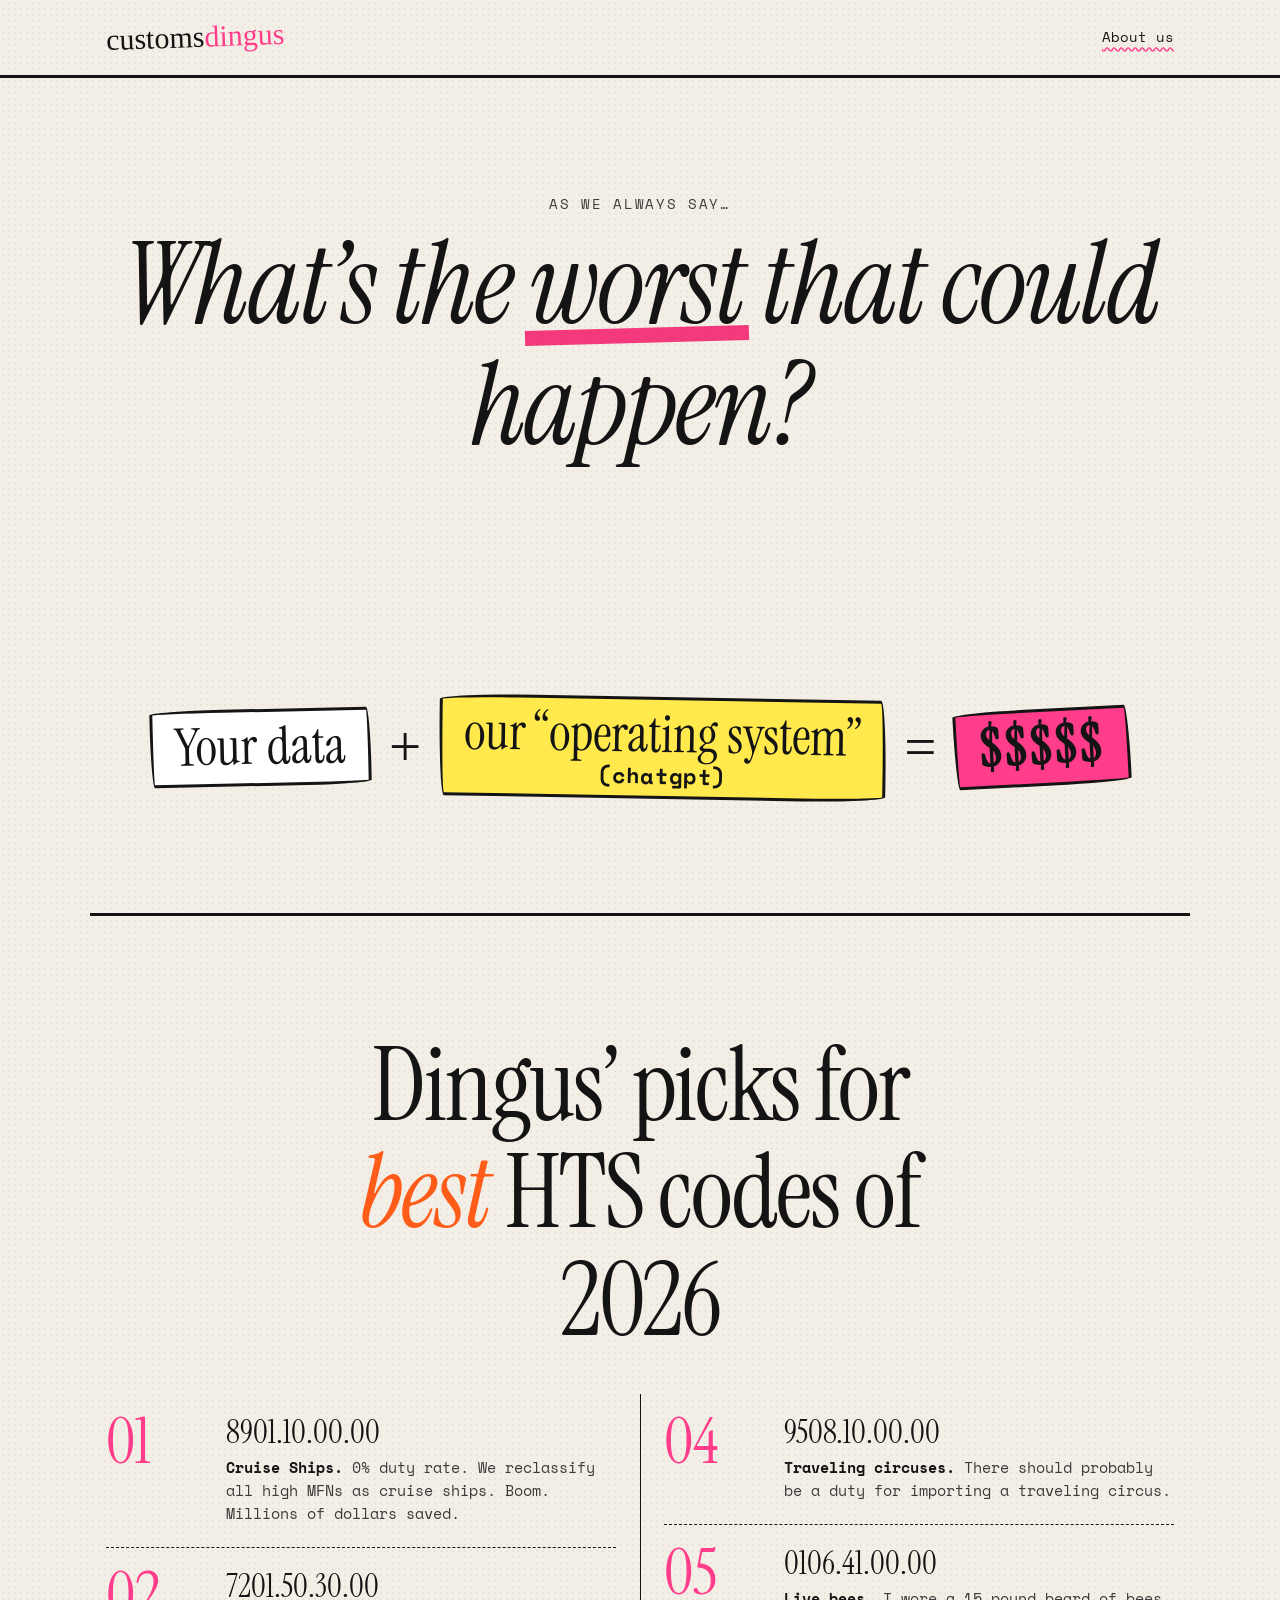
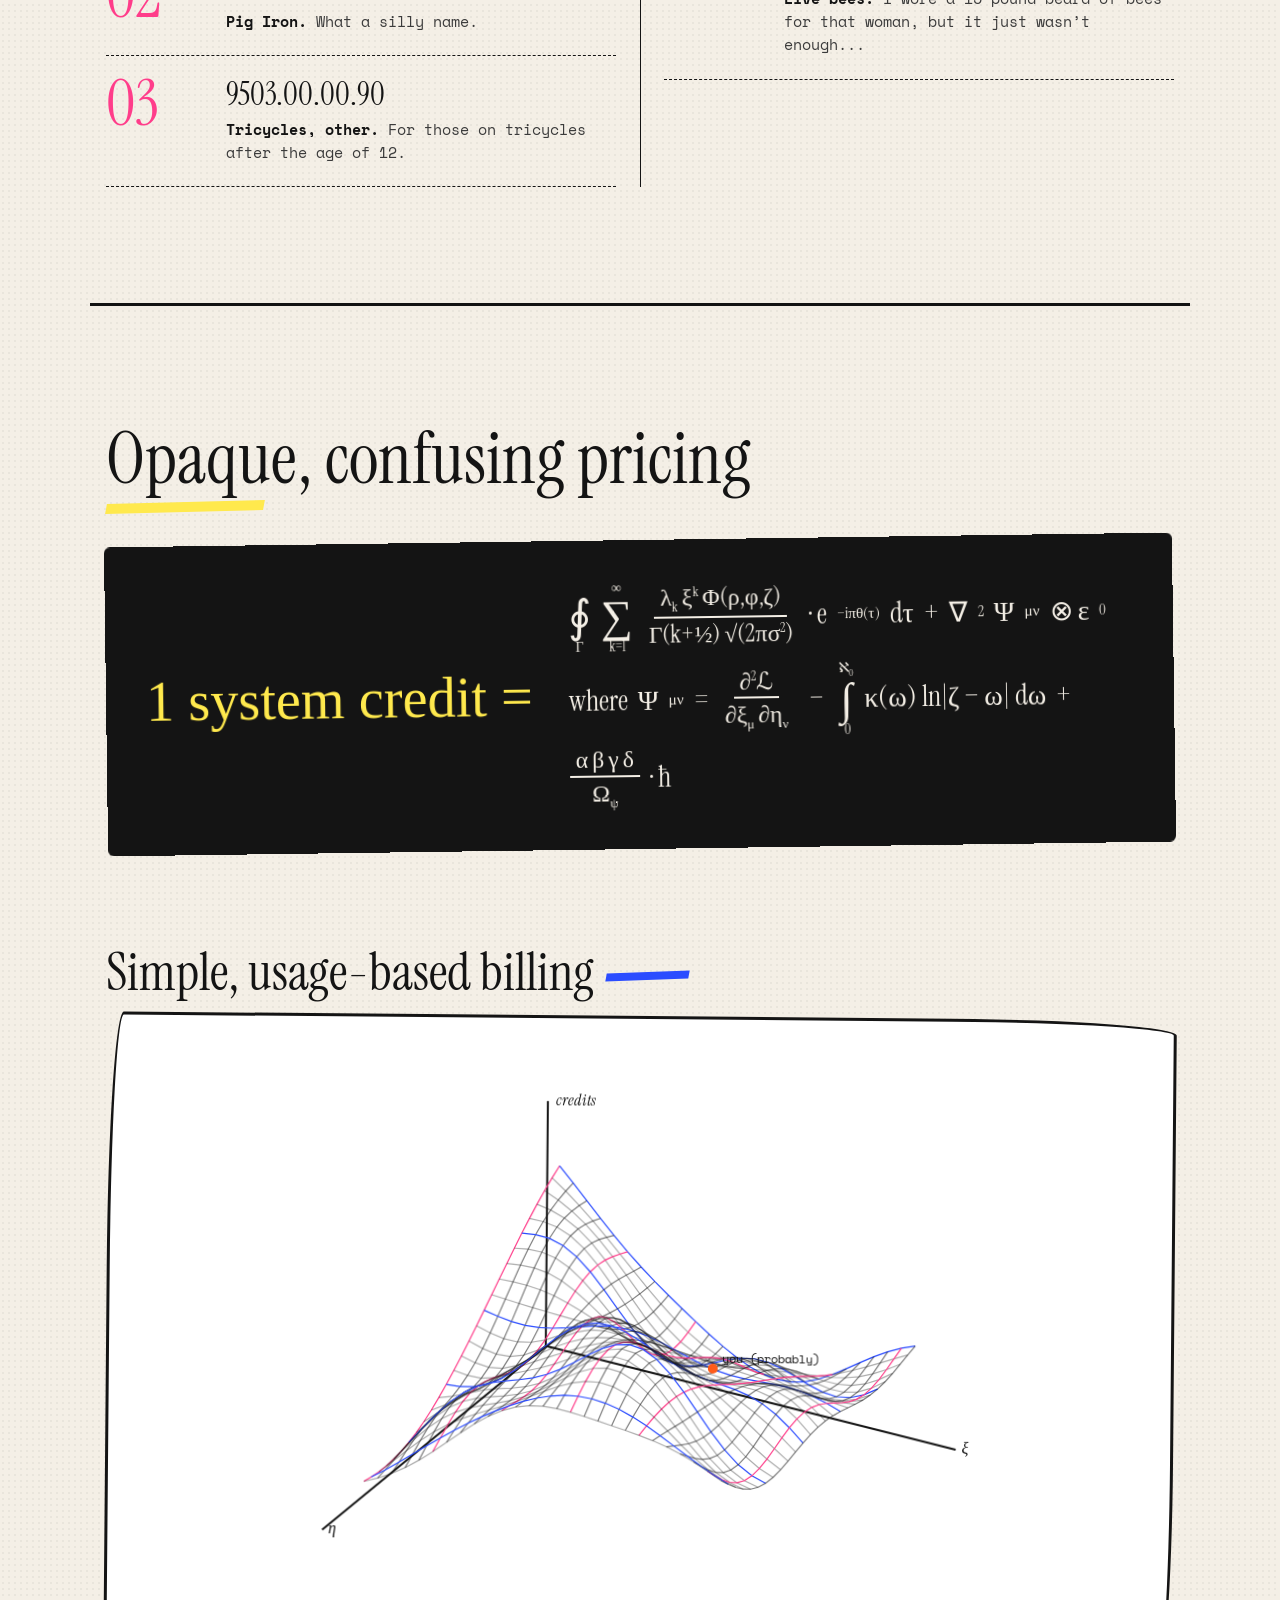
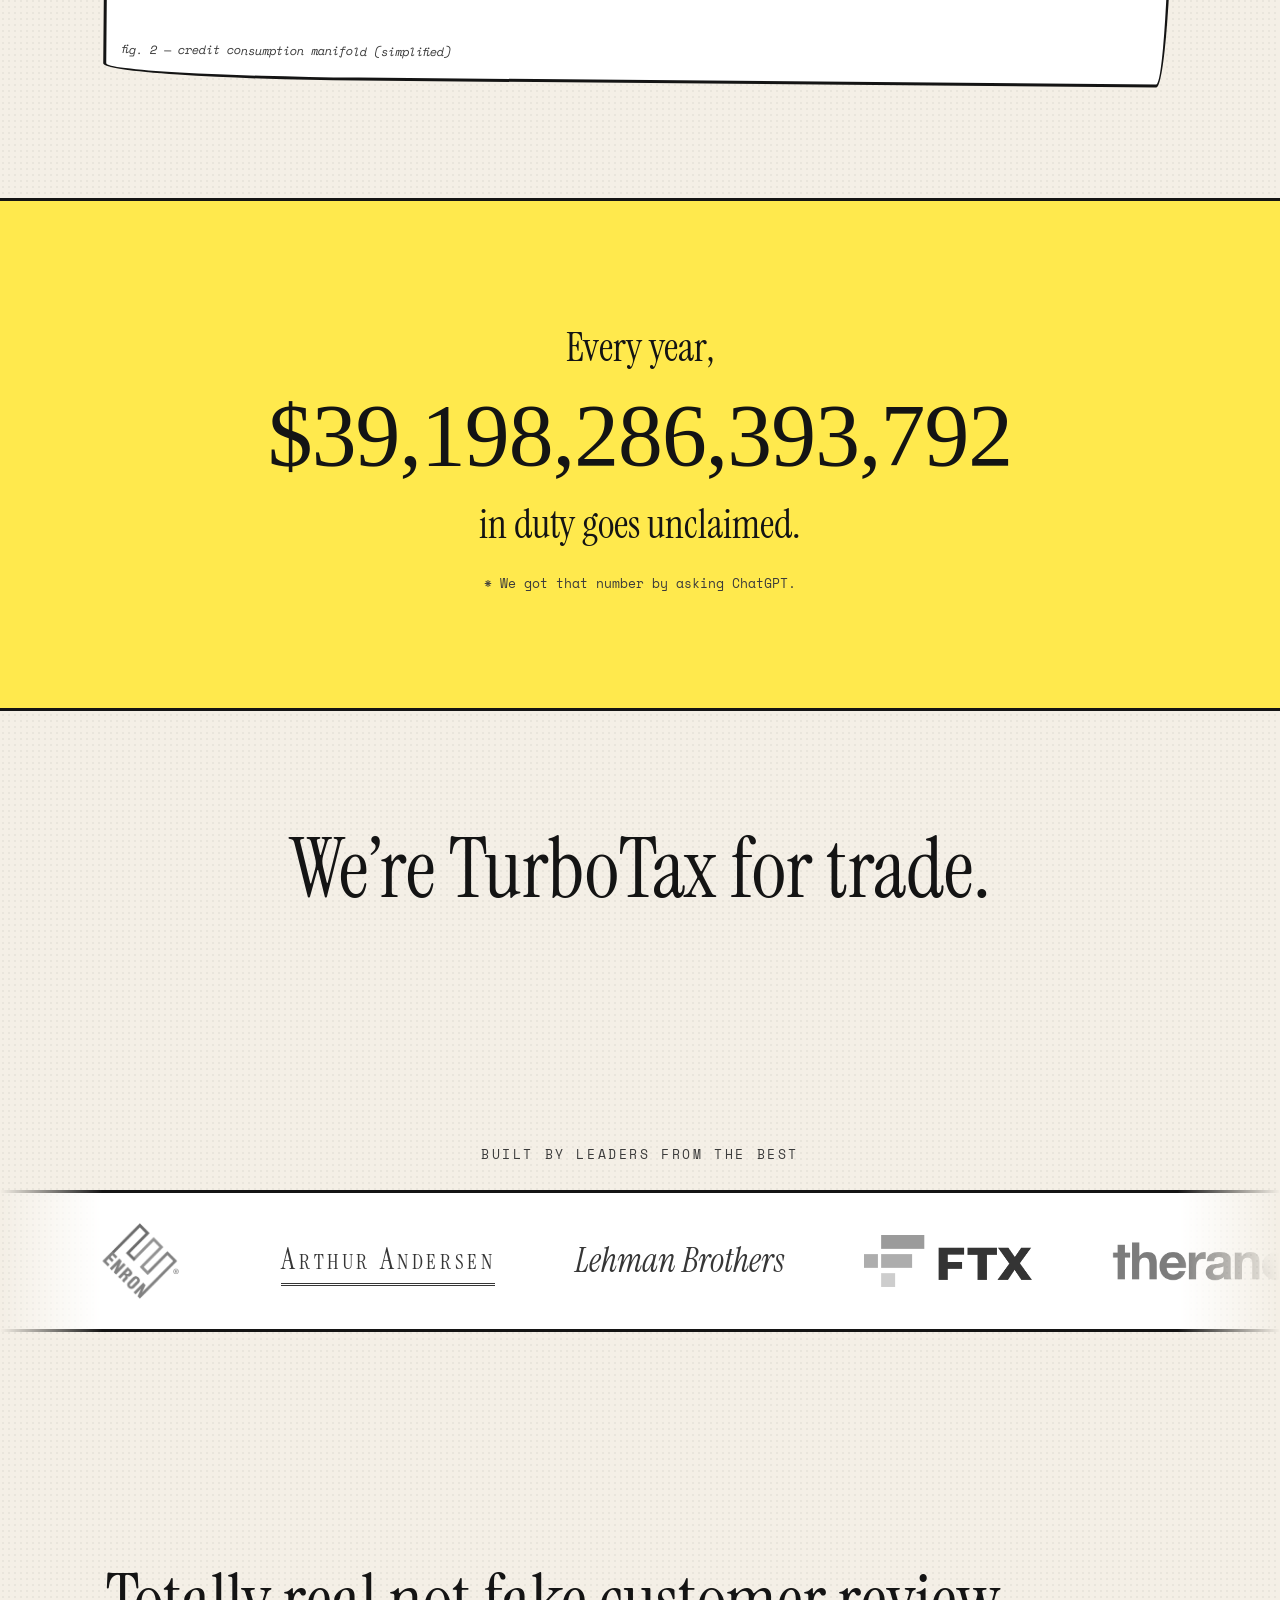
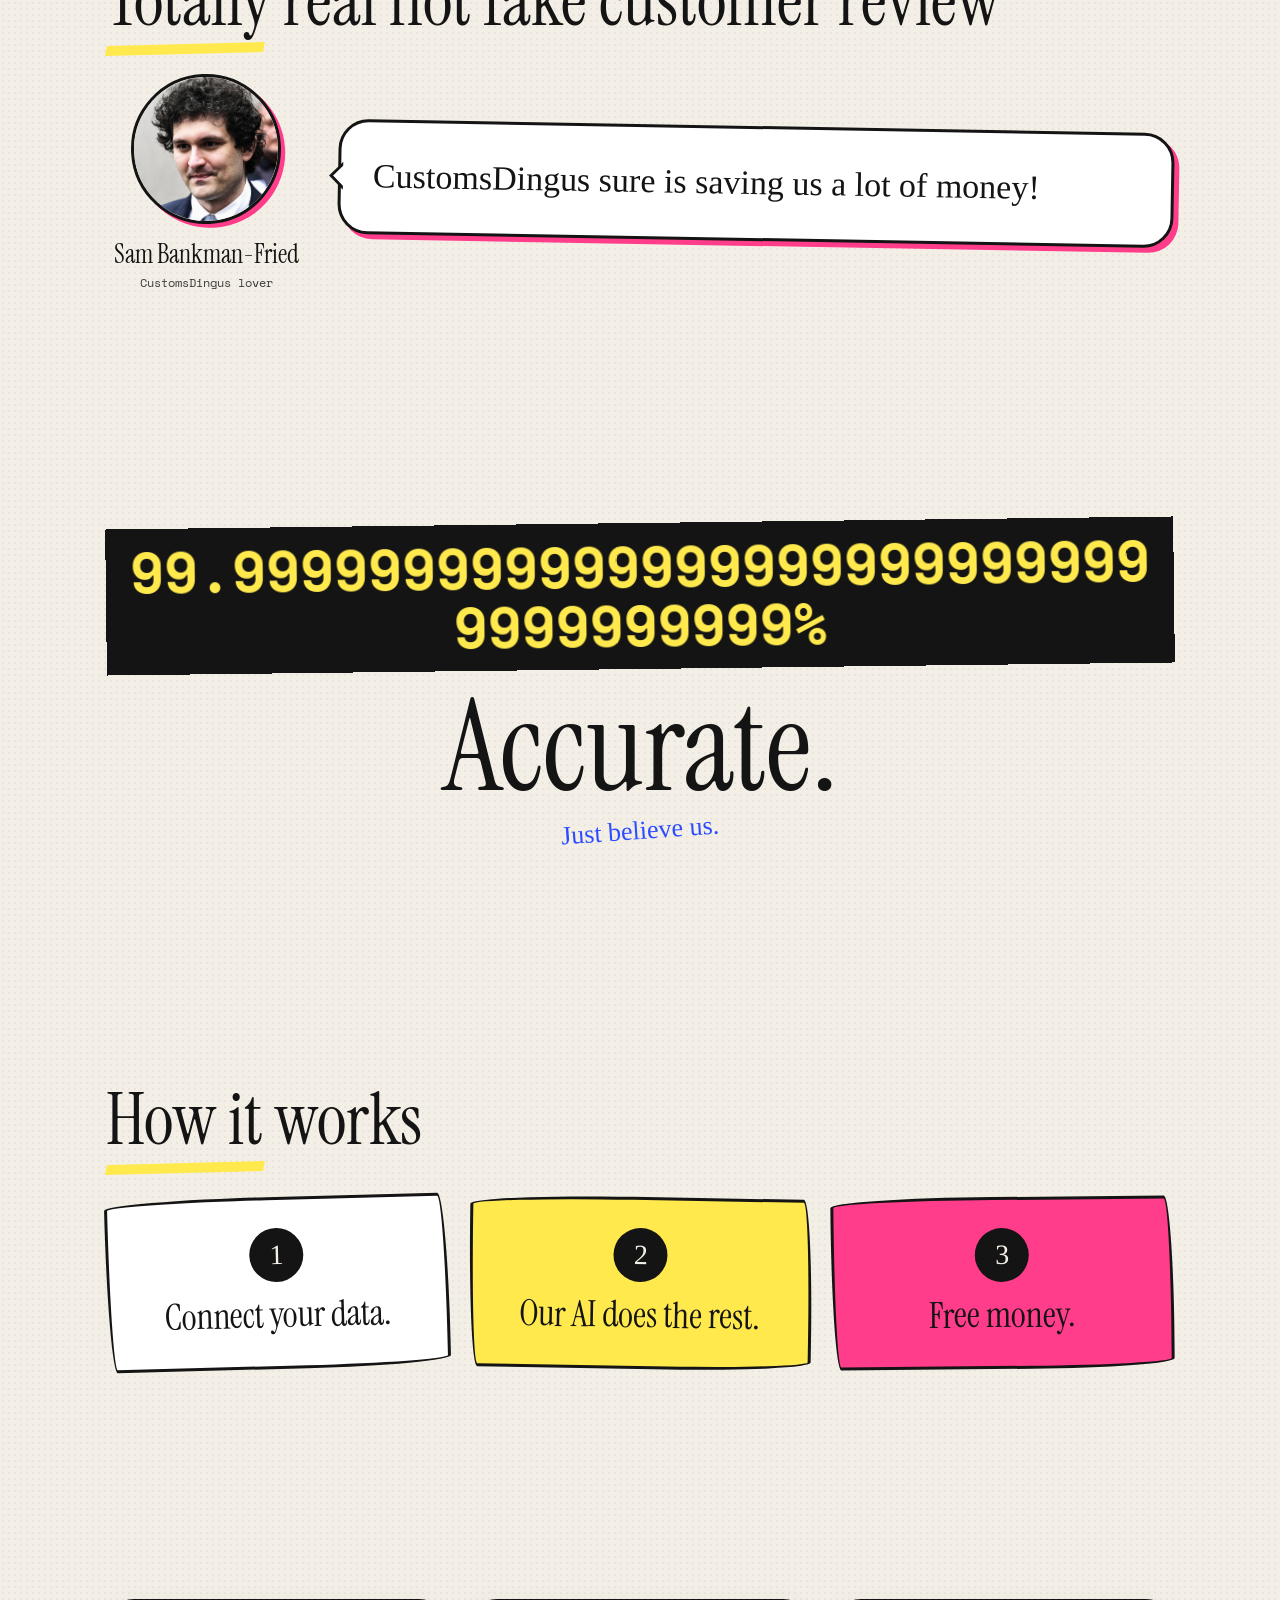
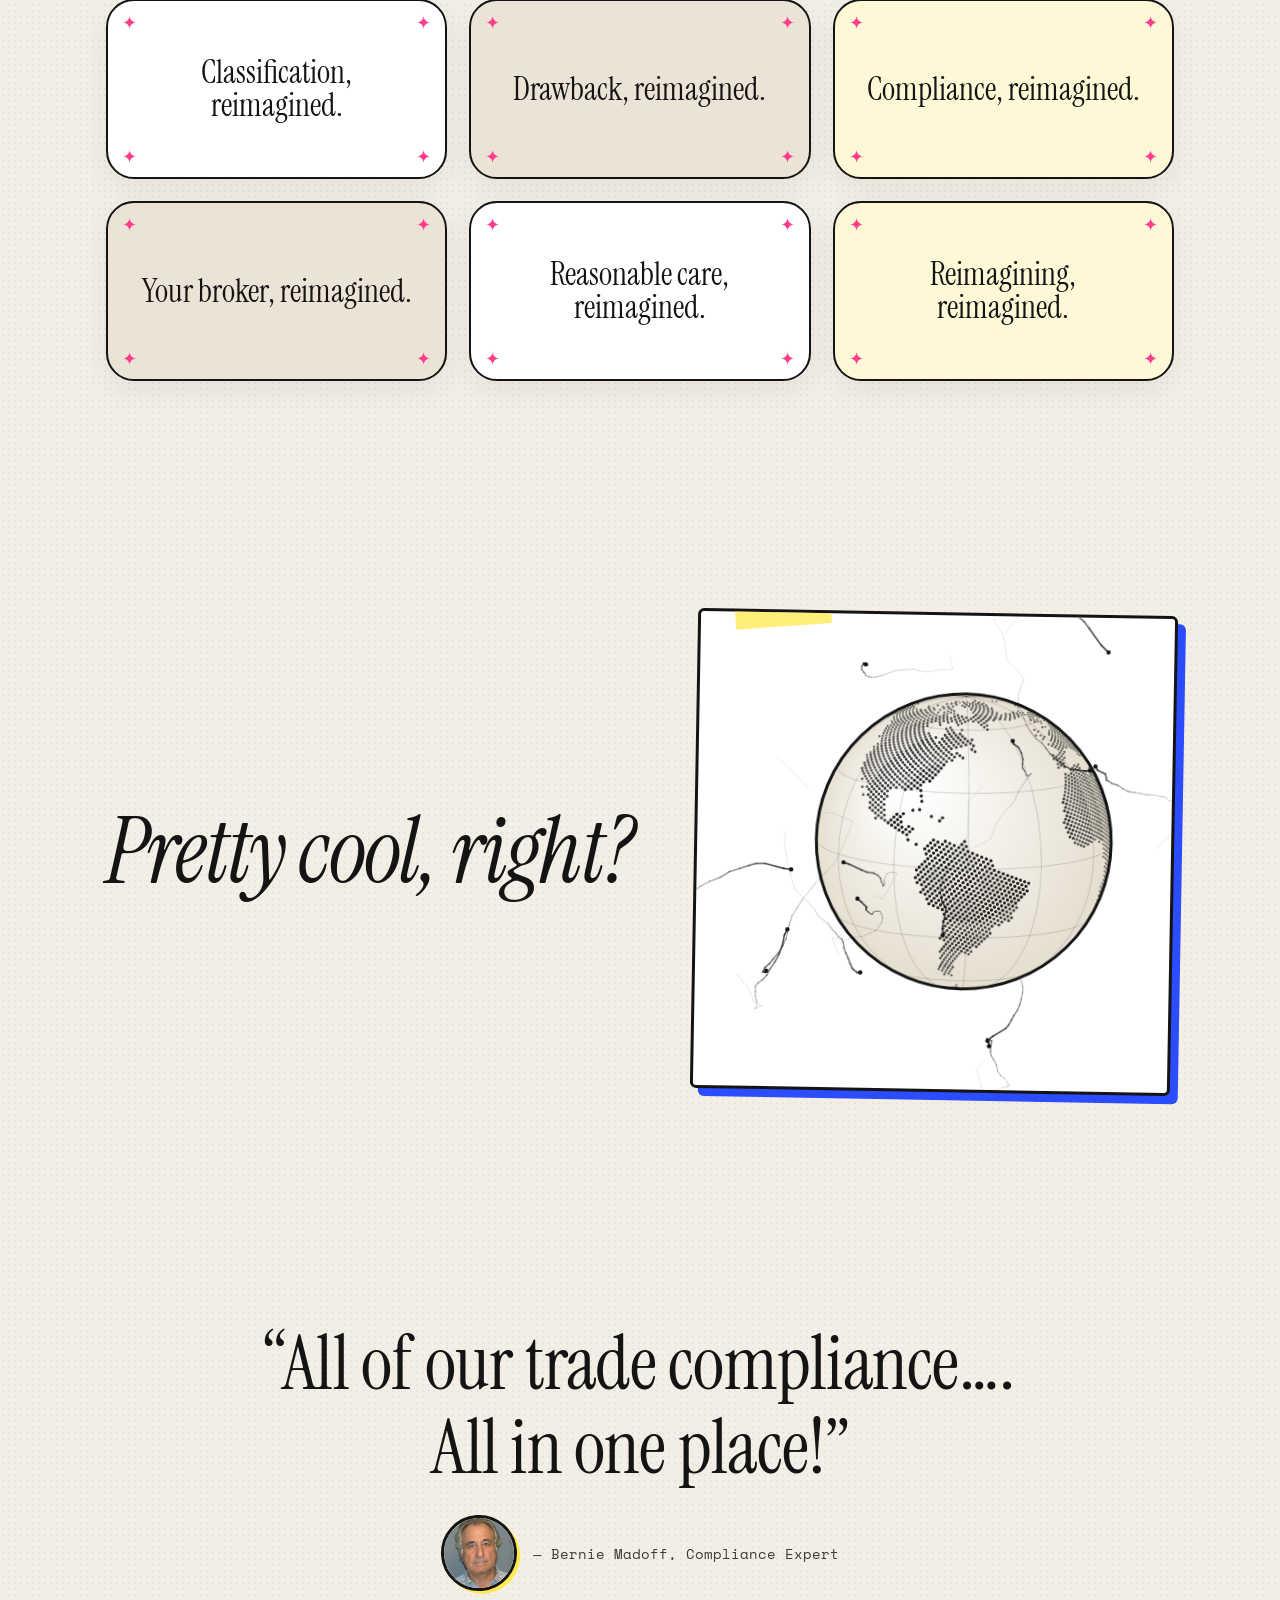
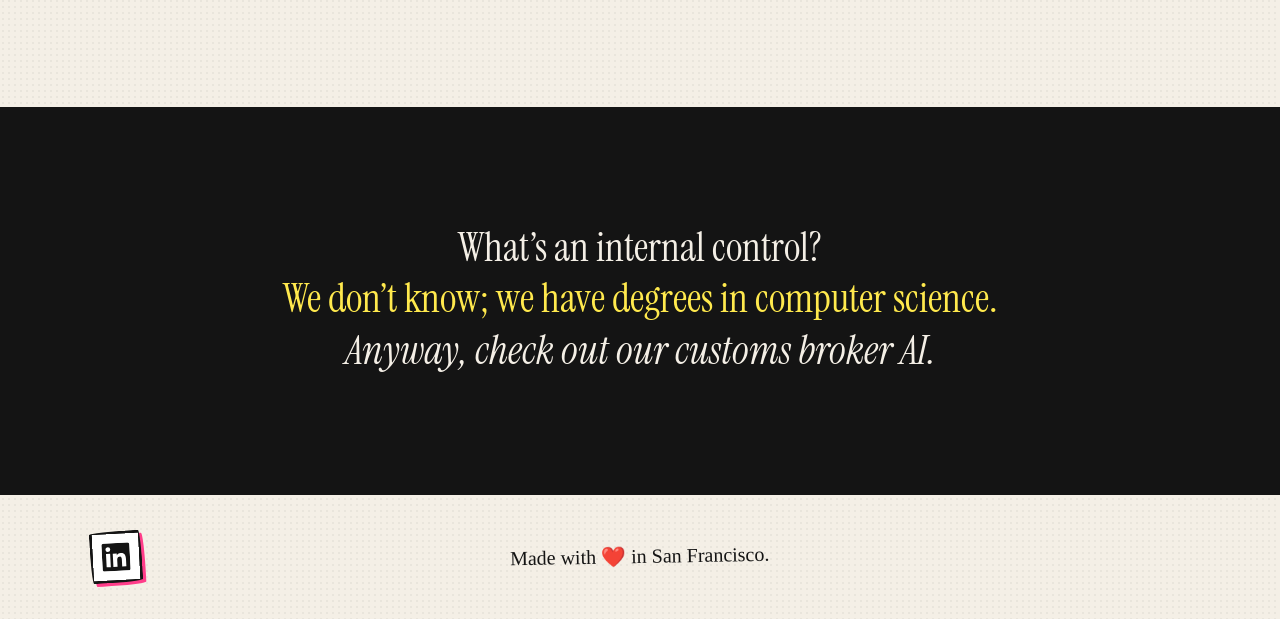
==== commit 7594e41c: "Third pass: sticky nav, section moves, wobbling globe with flies - Motto moves to the top with a pen" ====
--- a/index.html
+++ b/index.html
@@ -14,21 +14,20 @@
 
   <!-- masthead -->
   <header class="masthead">
-    <a class="wordmark" href="index.html">customs<span>dingus</span></a>
-    <nav class="nav">
-      <a href="about.html">About us</a>
-    </nav>
+    <div class="masthead-inner">
+      <a class="wordmark" href="index.html">customs<span>dingus</span></a>
+      <nav class="nav">
+        <a href="about.html">About us</a>
+      </nav>
+    </div>
   </header>
 
   <main>
 
-    <!-- ===== internal control ===== -->
-    <section class="sec sec--control">
-      <p class="control-text">
-        <span>What&rsquo;s an internal control?</span>
-        <span>We don&rsquo;t know; we have degrees in computer science.</span>
-        <span>Anyway, check out our customs broker AI.</span>
-      </p>
+    <!-- ===== as we always say ===== -->
+    <section class="sec sec--motto">
+      <p class="motto-small">As we always say&hellip;</p>
+      <h2 class="motto-big">What&rsquo;s the <span class="u">worst</span> that could happen?</h2>
     </section>
 
     <!-- ===== the equation ===== -->
@@ -42,12 +41,6 @@
       </h2>
     </section>
 
-    <!-- ===== as we always say ===== -->
-    <section class="sec sec--motto">
-      <p class="motto-small">As we always say&hellip;</p>
-      <h2 class="motto-big">What&rsquo;s the worst that could happen?</h2>
-    </section>
-
     <!-- ===== dingus' picks ===== -->
     <section class="sec sec--mag">
       <div class="mag-head">
@@ -90,22 +83,6 @@
           </div>
         </li>
       </ol>
-    </section>
-
-    <!-- ===== blog post ===== -->
-    <section class="sec sec--blog">
-      <article class="post">
-        <p class="post-tag">GUIDE</p>
-        <h2 class="post-title">Step-by-step guide: Surviving federal prison as a trade compliance professional.</h2>
-        <p class="post-lede">[LEDE]</p>
-        <ol class="post-steps">
-          <li><b>Step 1.</b> [STEP]</li>
-          <li><b>Step 2.</b> [STEP]</li>
-          <li><b>Step 3.</b> [STEP]</li>
-          <li><b>Step 4.</b> [STEP]</li>
-          <li><b>Step 5.</b> [STEP]</li>
-        </ol>
-      </article>
     </section>
 
     <!-- ===== pricing ===== -->
@@ -183,7 +160,7 @@
         <div class="review-person">
           <div class="avatar"><img src="img/sbf.webp" alt="Sam Bankman-Fried"></div>
           <p class="review-name">Sam Bankman-Fried</p>
-          <p class="review-role">[TITLE], [COMPANY]</p>
+          <p class="review-role">CustomsDingus lover</p>
         </div>
         <blockquote class="bubble">
           <p>CustomsDingus sure is saving us a lot of money!</p>
@@ -263,19 +240,30 @@
         <p>&ldquo;All of our trade compliance&hellip;.<br>All in one place!&rdquo;</p>
         <footer class="pullquote-who">
           <img src="img/madoff-headshot.jpg" alt="Bernie Madoff">
-          <cite>&mdash; Bernie Madoff, [TITLE]</cite>
+          <cite>&mdash; Bernie Madoff, Compliance Expert</cite>
         </footer>
       </blockquote>
     </section>
 
+    <!-- ===== internal control ===== -->
+    <section class="sec sec--control">
+      <p class="control-text">
+        <span>What&rsquo;s an internal control?</span>
+        <span>We don&rsquo;t know; we have degrees in computer science.</span>
+        <span>Anyway, check out our customs broker AI.</span>
+      </p>
+    </section>
+
   </main>
 
   <footer class="footer">
+    <div class="footer-inner">
     <!-- TODO: replace with the real LinkedIn URL -->
     <a class="linkedin" href="https://www.linkedin.com/" aria-label="LinkedIn" target="_blank" rel="noopener">
       <svg viewBox="0 0 24 24" width="28" height="28" aria-hidden="true"><path fill="currentColor" d="M20.45 20.45h-3.55v-5.57c0-1.33-.03-3.04-1.85-3.04-1.85 0-2.14 1.45-2.14 2.94v5.67H9.36V9h3.41v1.56h.05c.48-.9 1.64-1.85 3.37-1.85 3.6 0 4.27 2.37 4.27 5.46v6.28zM5.34 7.43a2.06 2.06 0 1 1 0-4.12 2.06 2.06 0 0 1 0 4.12zM7.12 20.45H3.56V9h3.56v11.45zM22.22 0H1.77C.79 0 0 .77 0 1.72v20.56C0 23.23.79 24 1.77 24h20.45c.98 0 1.78-.77 1.78-1.72V1.72C24 .77 23.2 0 22.22 0z"/></svg>
     </a>
     <p class="footer-made">Made with ❤️ in San Francisco.</p>
+    </div>
   </footer>
 
   <script src="js/main.js"></script>
--- a/css/style.css
+++ b/css/style.css
@@ -63,13 +63,21 @@
 
 /* ---------- masthead ---------- */
 .masthead {
+  position: sticky;
+  top: 0;
+  z-index: 50;
+  background: var(--paper);
+  background-image: radial-gradient(rgba(0,0,0,.045) 1px, transparent 1px);
+  background-size: 6px 6px;
+  border-bottom: 3px solid var(--ink);
+}
+.masthead-inner {
   display: flex;
   align-items: center;
   justify-content: space-between;
   gap: 16px;
   flex-wrap: wrap;
-  padding: 18px 16px;
-  border-bottom: 3px solid var(--ink);
+  padding: 14px 16px;
   max-width: 1100px;
   margin: 0 auto;
 }
@@ -94,10 +102,11 @@
 }
 .control-text {
   font-family: var(--serif);
-  font-size: clamp(26px, 3.6vw, 44px);
-  line-height: 1.25;
-  max-width: 26ch;
+  font-size: clamp(22px, 3.1vw, 40px);
+  line-height: 1.3;
+  max-width: none;
   margin: 0 auto;
+  padding: 0 16px;
 }
 .control-text span { display: block; }
 .control-text span:nth-child(2) { color: var(--yellow); }
@@ -120,9 +129,9 @@
   background: #fff;
   transform: rotate(-1.2deg);
 }
-.eq-box small { display: block; font-family: var(--mono); font-size: .32em; letter-spacing: .05em; color: var(--ink-soft); }
+.eq-box small { display: block; text-align: center; font-family: var(--mono); font-weight: 700; font-size: .42em; letter-spacing: .06em; color: var(--ink); margin-top: 2px; }
 .eq-box--os { background: var(--yellow); transform: rotate(1deg); }
-.eq-box--money { background: var(--pink); font-family: var(--marker); transform: rotate(-3deg); }
+.eq-box--money { background: var(--pink); font-family: var(--serif); font-weight: 700; letter-spacing: .06em; transform: rotate(-3deg); }
 .eq-op { font-family: var(--marker); font-size: 1.1em; }
 
 /* ---------- motto ---------- */
@@ -134,15 +143,16 @@
   font-size: clamp(44px, 9vw, 120px);
   letter-spacing: -.02em;
 }
-.motto-big::after {
+.motto-big .u { position: relative; display: inline-block; }
+.motto-big .u::after {
   content: "";
-  display: block;
-  margin: 10px auto 0;
-  width: 60%;
-  height: 14px;
+  position: absolute;
+  left: -.04em; right: -.04em; bottom: .02em;
+  height: .13em;
   background: var(--pink);
-  transform: rotate(-1deg);
+  transform: rotate(-1.5deg);
   mix-blend-mode: multiply;
+  z-index: -1;
 }
 
 /* ---------- magazine ---------- */
@@ -186,32 +196,6 @@
 .mag-list p { font-size: 15px; color: var(--ink-soft); }
 .mag-list p b { color: var(--ink); }
 
-/* ---------- blog ---------- */
-.post {
-  max-width: 720px;
-  margin: 0 auto;
-  background: #fff;
-  border: 3px solid var(--ink);
-  padding: clamp(24px, 4vw, 48px);
-  transform: rotate(.6deg);
-  box-shadow: -6px 6px 0 var(--orange);
-  position: relative;
-}
-.post::after {
-  content: "";
-  position: absolute;
-  top: -12px; right: 30px;
-  width: 90px; height: 26px;
-  background: var(--tape);
-  transform: rotate(6deg);
-}
-.post-tag { display: inline-block; background: var(--ink); color: var(--paper); padding: 2px 10px; font-size: 12px; letter-spacing: .15em; margin-bottom: 14px; }
-.post-title { font-family: var(--serif); font-size: clamp(30px, 4.5vw, 48px); margin-bottom: 18px; }
-.post-lede { font-family: var(--serif); font-size: 21px; margin-bottom: 20px; }
-.post-steps { padding-left: 0; list-style: none; margin: 0; }
-.post-steps li { padding: 12px 0; border-top: 1px solid var(--paper-2); }
-.post-steps b { font-family: var(--marker); font-weight: 400; color: var(--blue); }
-
 /* ---------- pricing ---------- */
 .math-card {
   display: grid;
@@ -223,7 +207,7 @@
   padding: clamp(22px, 4vw, 40px);
   border-radius: 6px;
   transform: rotate(-.8deg);
-  margin: 28px 0 56px;
+  margin: 28px 0 96px;
 }
 .credit-lhs {
   font-family: var(--marker);
@@ -494,8 +478,9 @@
   border: 3px solid var(--ink);
   border-radius: 6px;
   box-shadow: 8px 8px 0 var(--blue);
-  padding: 6%;
+  padding: 0;
   position: relative;
+  overflow: hidden;
   transform: rotate(1deg);
 }
 .globe-box::before {
@@ -549,14 +534,34 @@
 }
 .about-text {
   font-family: var(--serif);
-  font-size: clamp(34px, 6.2vw, 108px);
-  line-height: 1.06;
-  letter-spacing: -.015em;
+  font-size: clamp(26px, 3.4vw, 54px);
+  line-height: 1.28;
+  letter-spacing: -.005em;
   text-align: center;
-  max-width: 22ch;
+  max-width: 30ch;
+  /* a little texture: halftone grain inside the letters */
+  color: transparent;
+  background-color: var(--ink);
+  background-image:
+    radial-gradient(rgba(255,255,255,.28) .9px, transparent 1.1px),
+    radial-gradient(rgba(255,255,255,.14) .8px, transparent 1px);
+  background-size: 4px 4px, 7px 7px;
+  background-position: 0 0, 2px 3px;
+  -webkit-background-clip: text;
+          background-clip: text;
+}
+.about-text mark {
+  color: var(--ink);
+  -webkit-text-fill-color: var(--ink);
+  font-style: italic;
+  background: linear-gradient(transparent 50%, var(--yellow) 50%, var(--yellow) 94%, transparent 94%);
+  box-decoration-break: clone;
+  -webkit-box-decoration-break: clone;
+  padding: 0 .06em;
 }
 .about-text a {
   color: var(--pink);
+  -webkit-text-fill-color: var(--pink);
   text-decoration: underline wavy var(--ink);
   text-underline-offset: .12em;
   text-decoration-thickness: 2px;
@@ -564,12 +569,20 @@
 
 /* ---------- footer ---------- */
 .footer {
-  text-align: center;
-  padding: 48px 16px 40px;
+  padding: 36px 16px;
   border-top: 3px solid var(--ink);
   font-size: 13px;
   color: var(--ink-soft);
 }
+.footer-inner {
+  max-width: 1100px;
+  margin: 0 auto;
+  display: grid;
+  grid-template-columns: 1fr auto 1fr;
+  align-items: center;
+  gap: 16px;
+}
+.footer-inner .linkedin { justify-self: start; }
 .linkedin {
   display: inline-grid;
   place-items: center;
@@ -583,7 +596,7 @@
   transition: transform .12s;
 }
 .linkedin:hover { transform: rotate(2deg) translate(-1px, -1px); }
-.footer-made { font-family: var(--marker); font-size: 20px; color: var(--ink); margin-top: 22px; transform: rotate(-1deg); display: inline-block; }
+.footer-made { font-family: var(--marker); font-size: 20px; color: var(--ink); transform: rotate(-1deg); display: inline-block; text-align: center; }
 
 /* ---------- responsive ---------- */
 @media (max-width: 760px) {
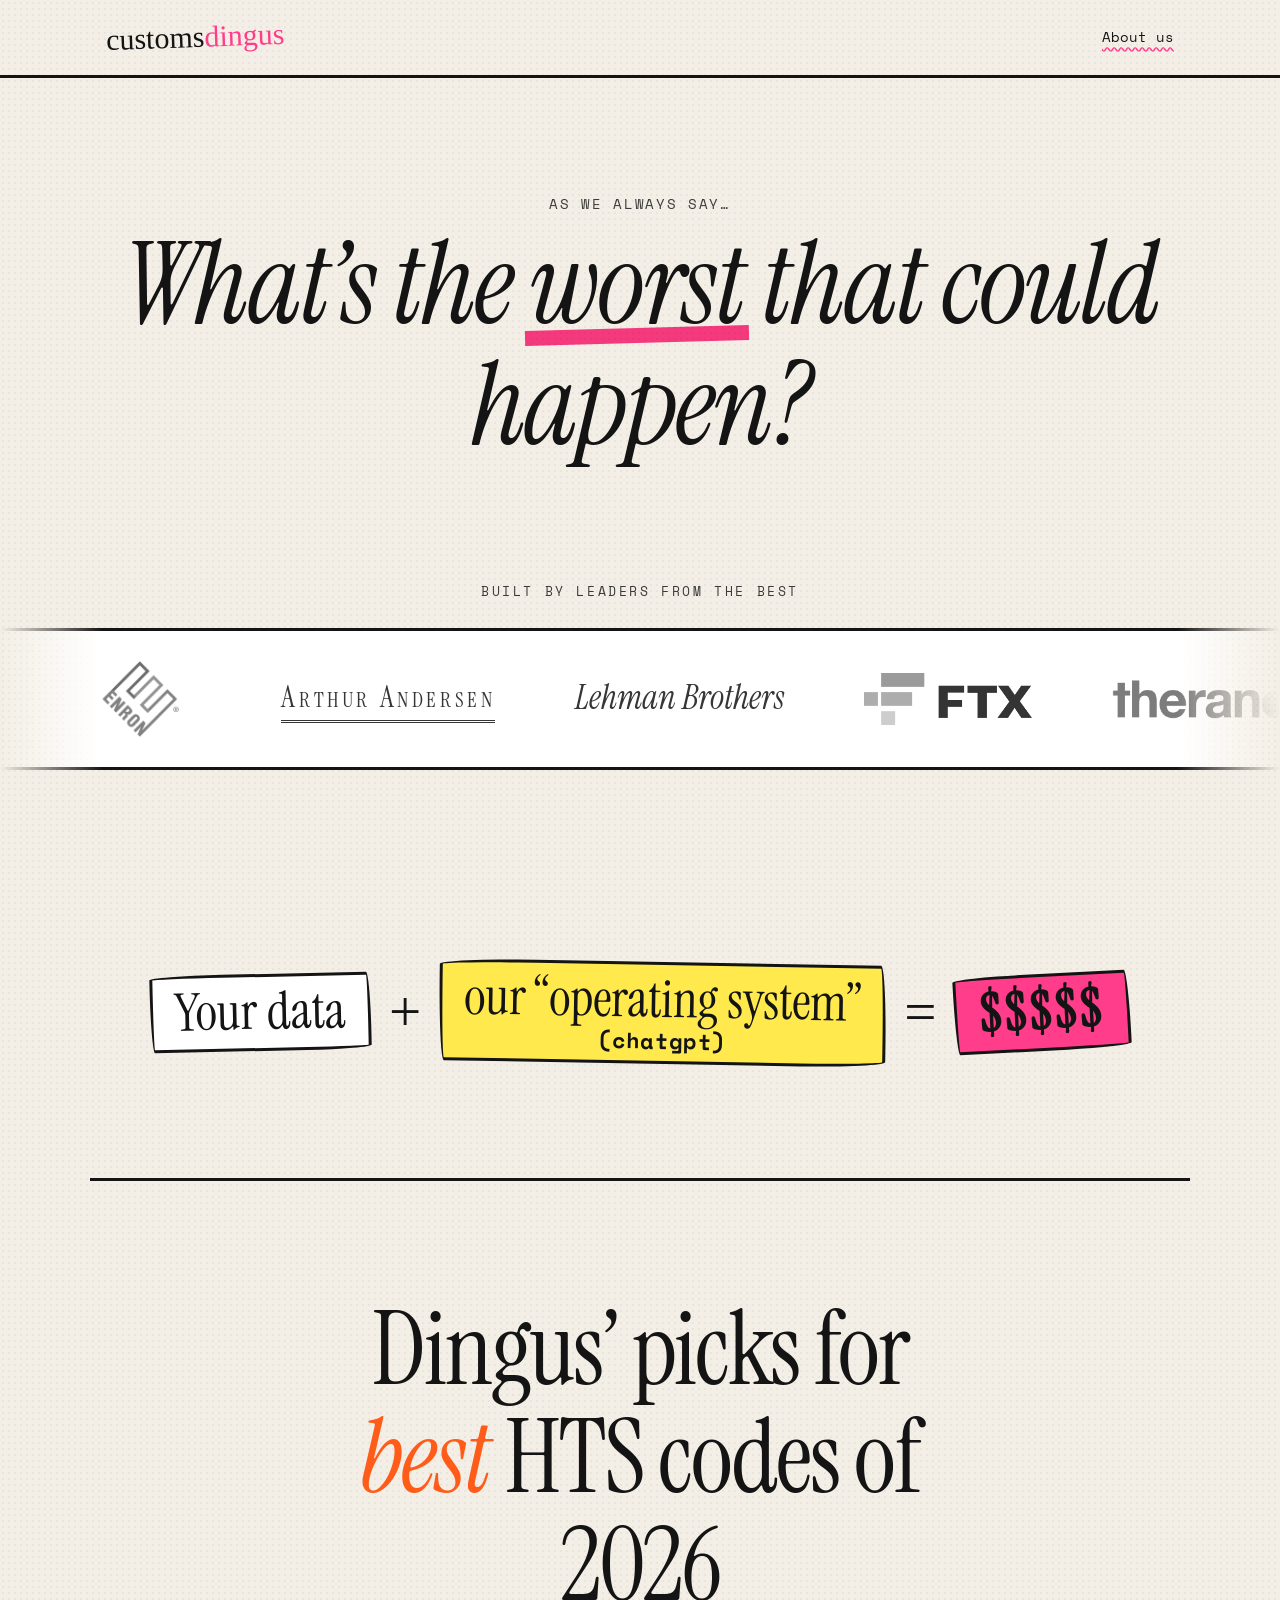
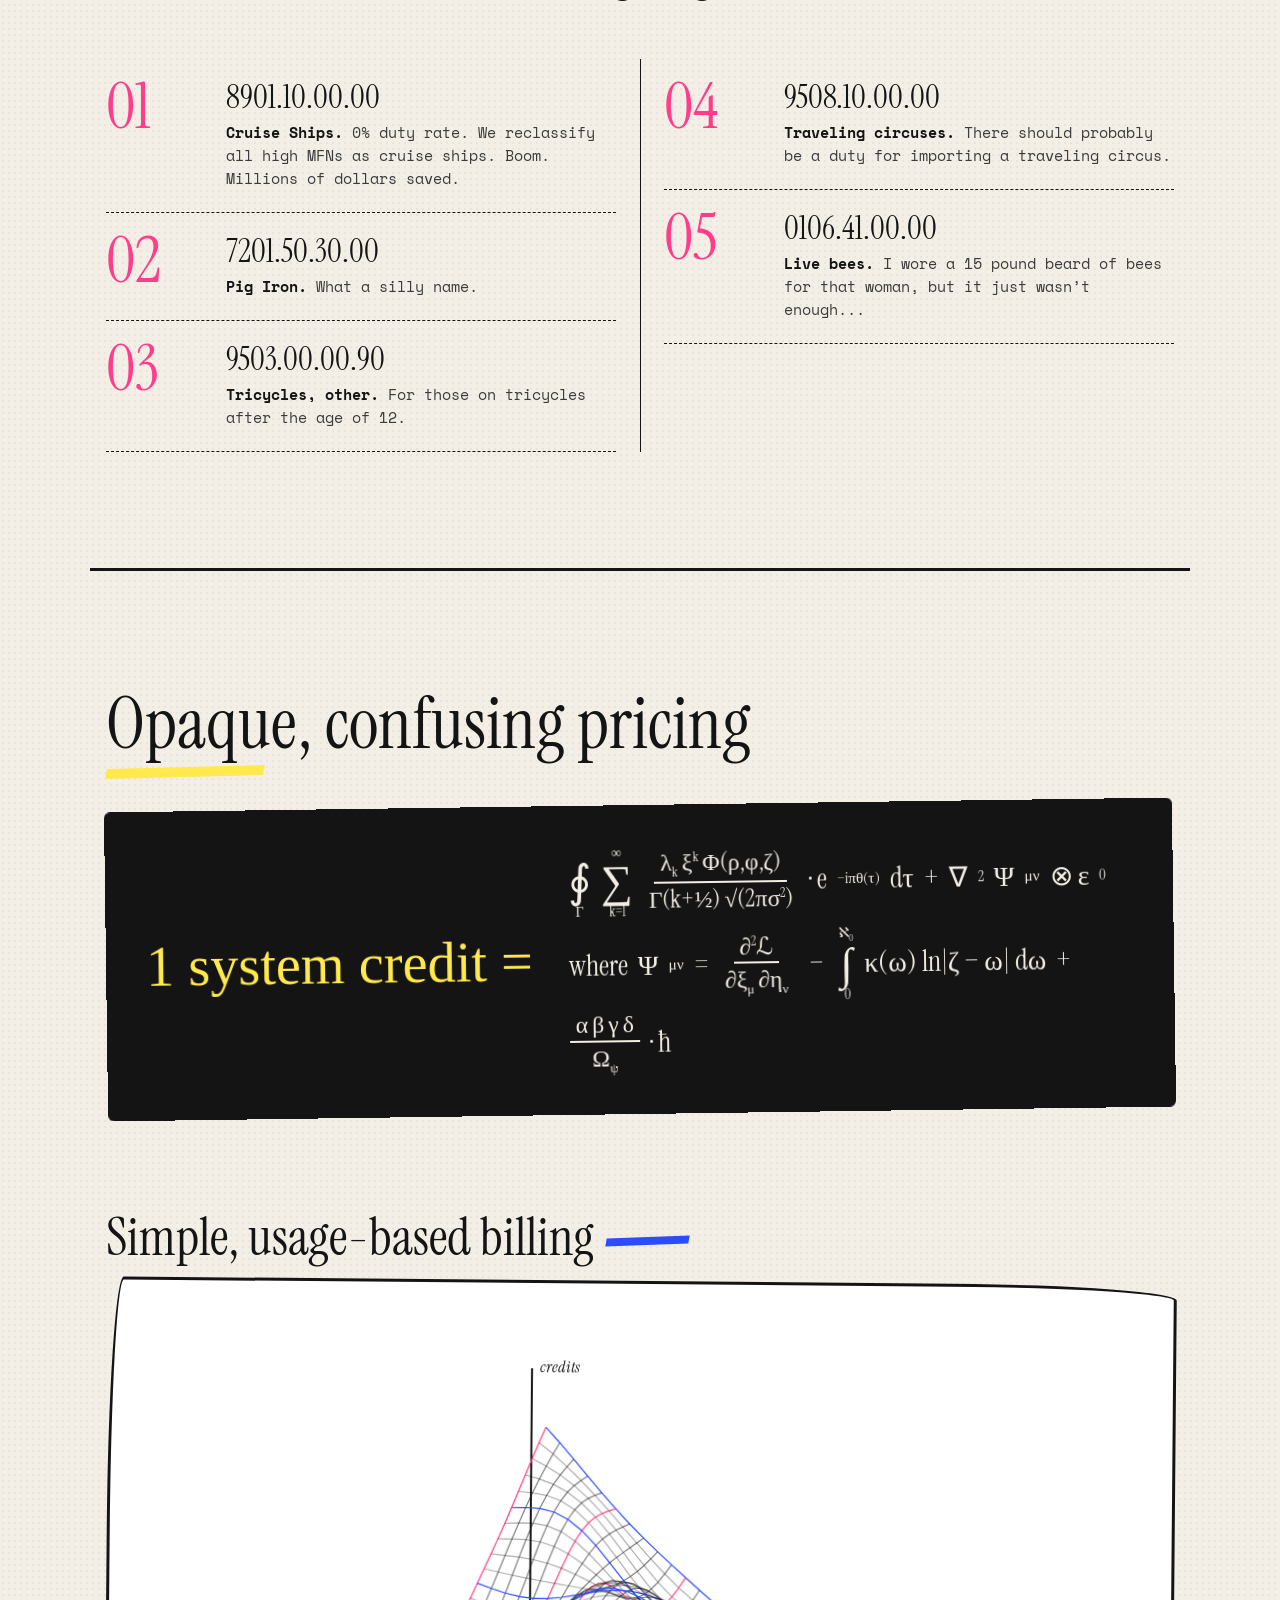
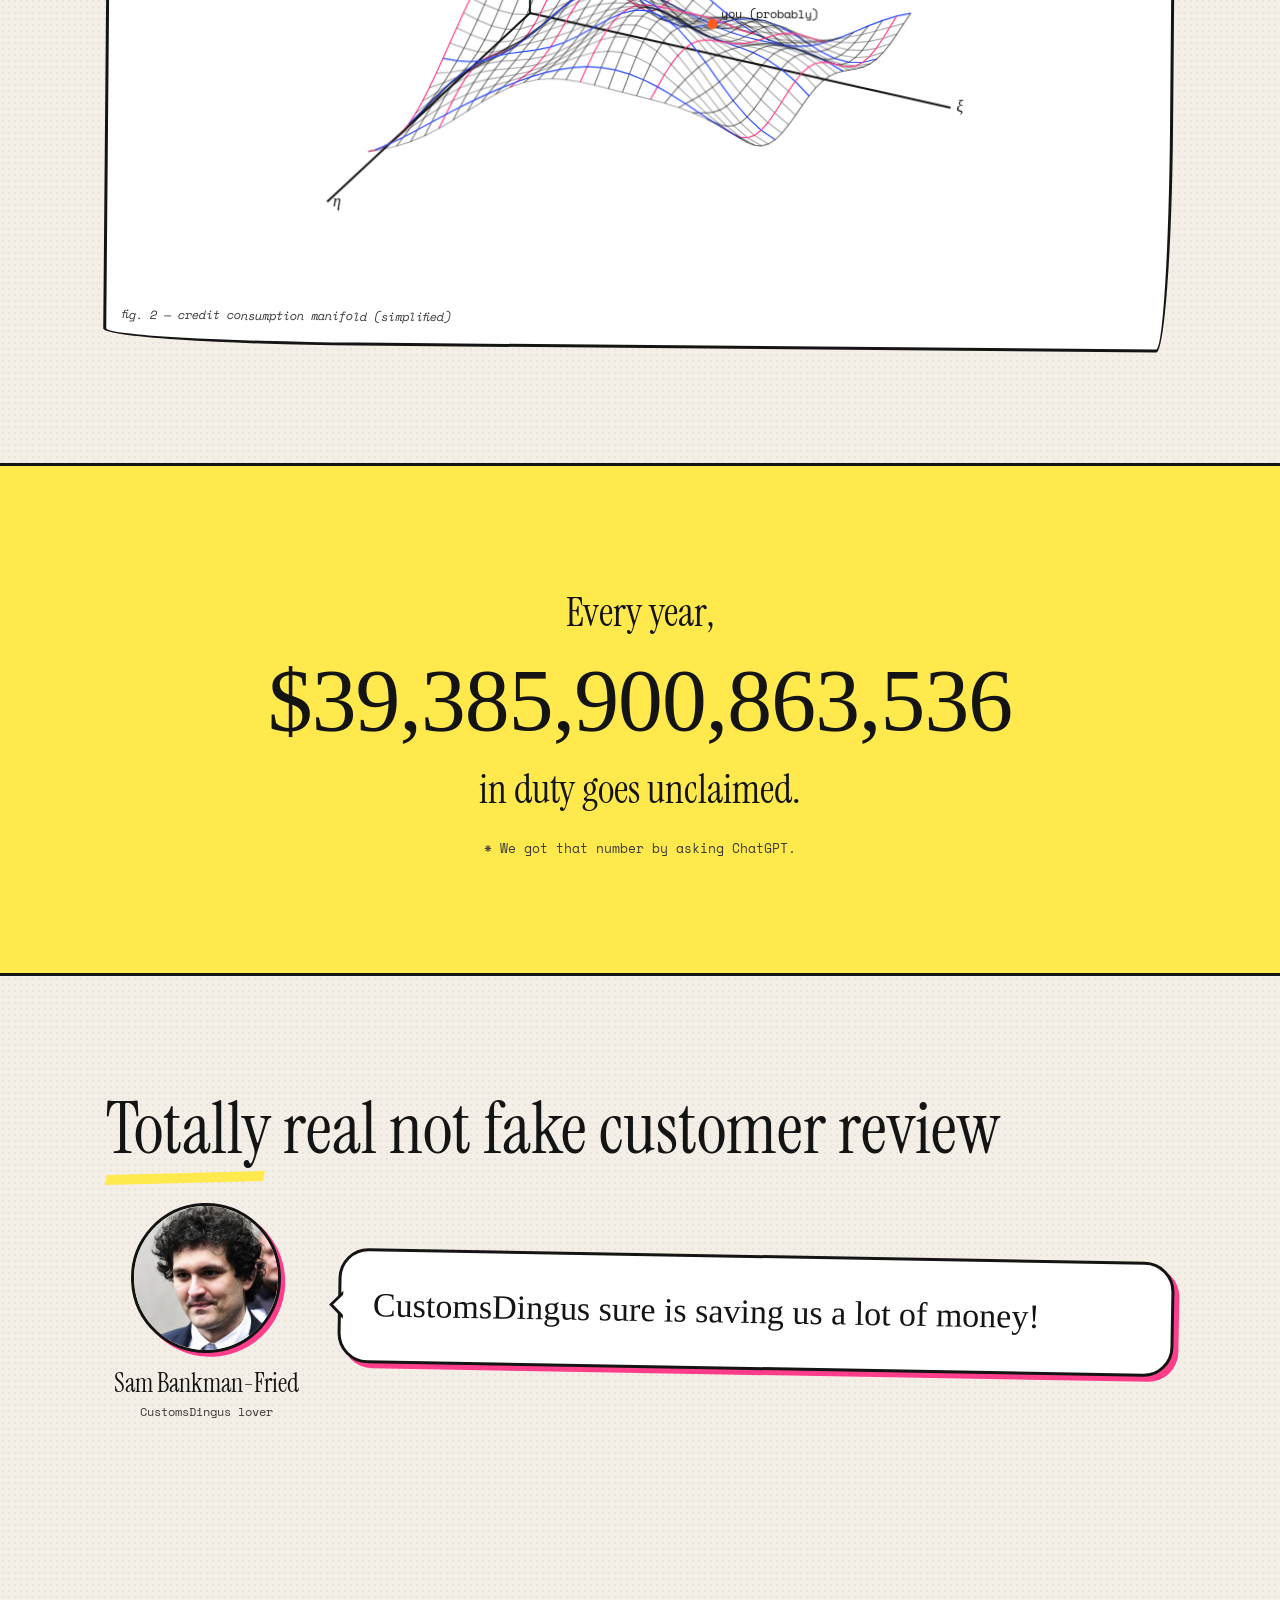
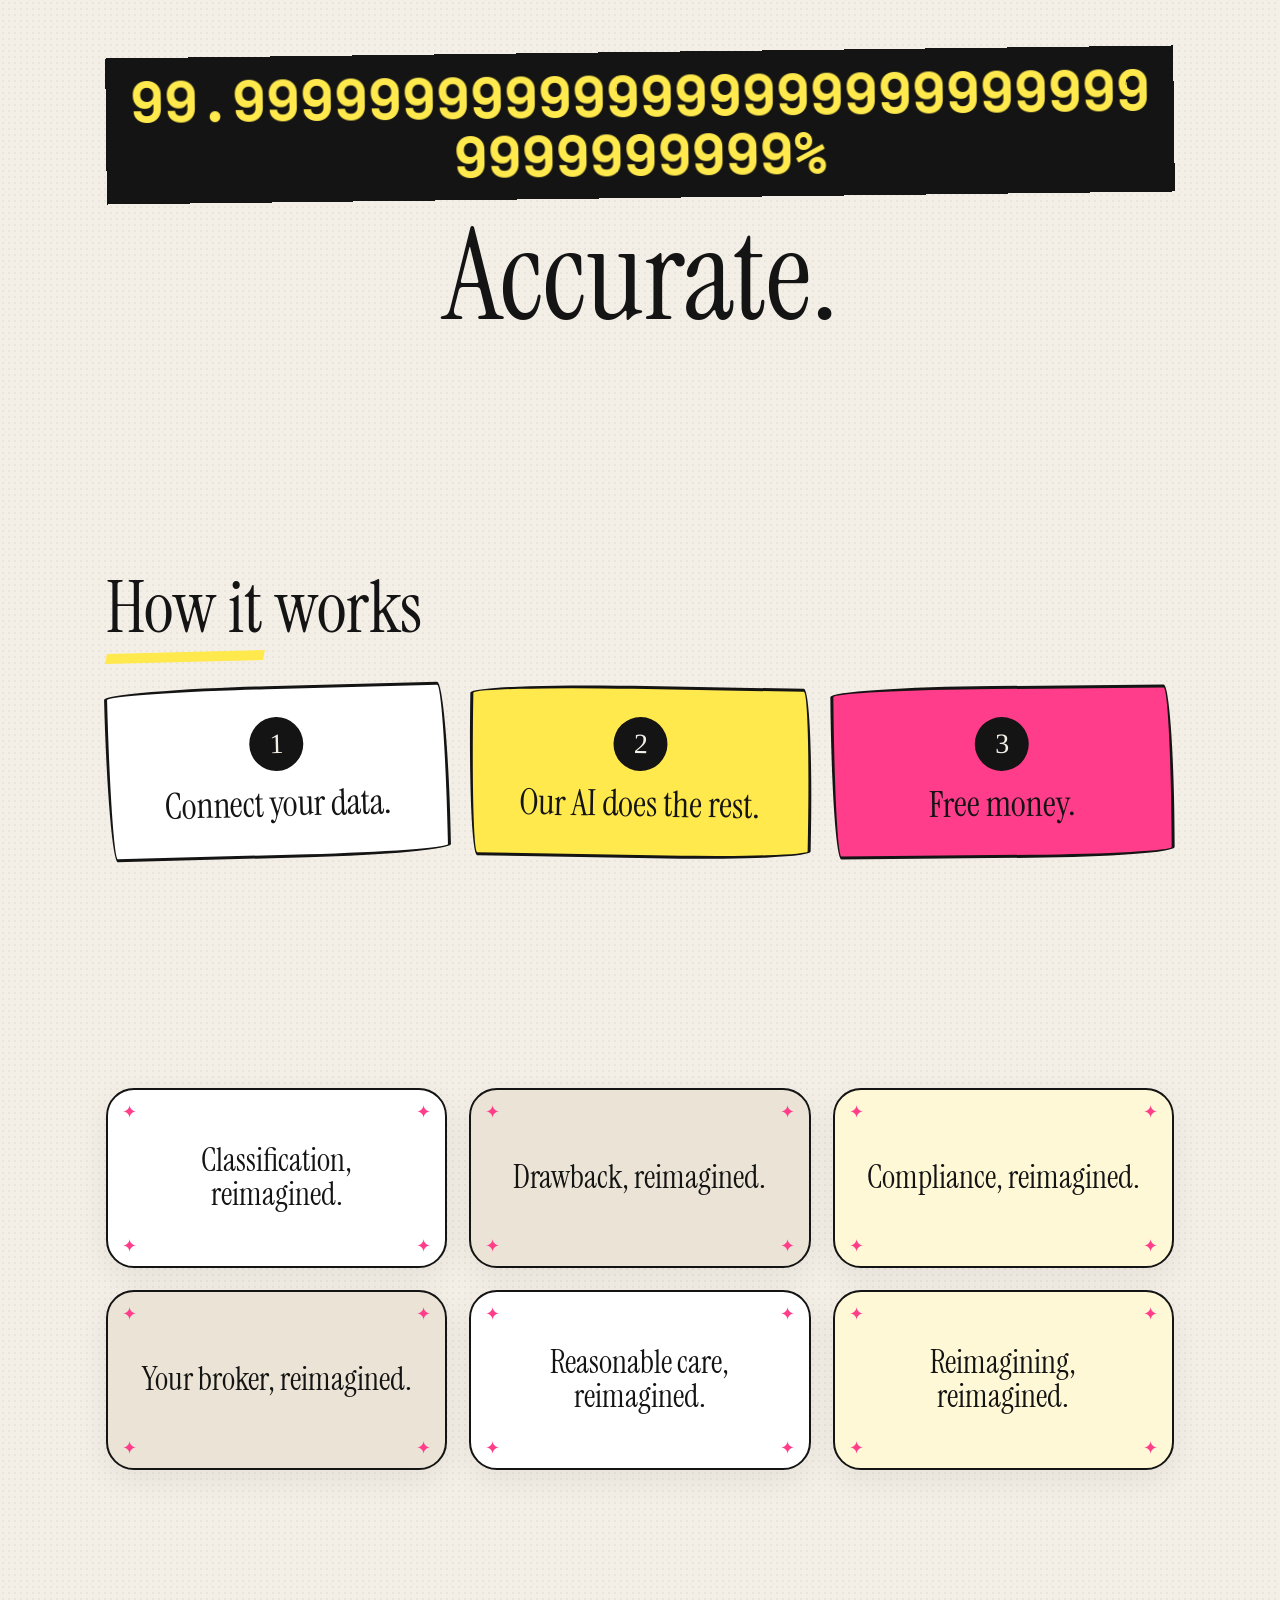
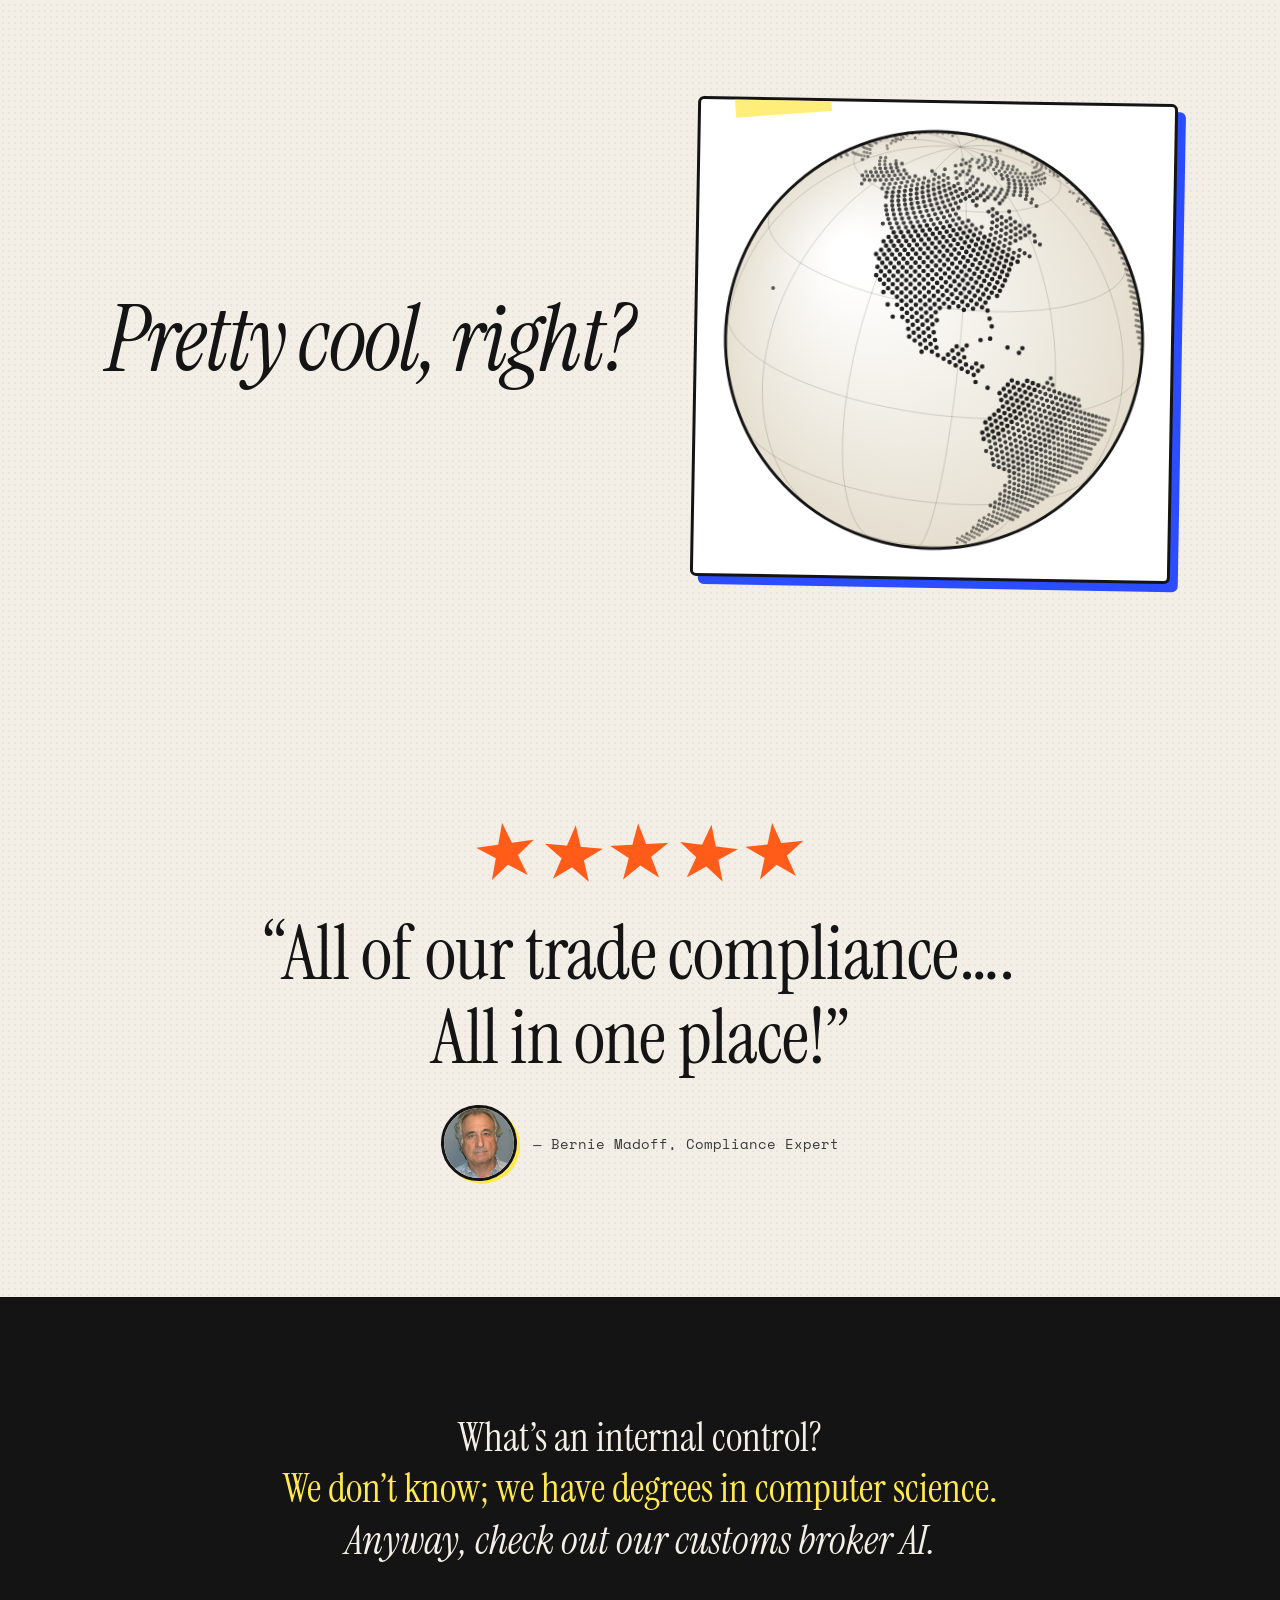
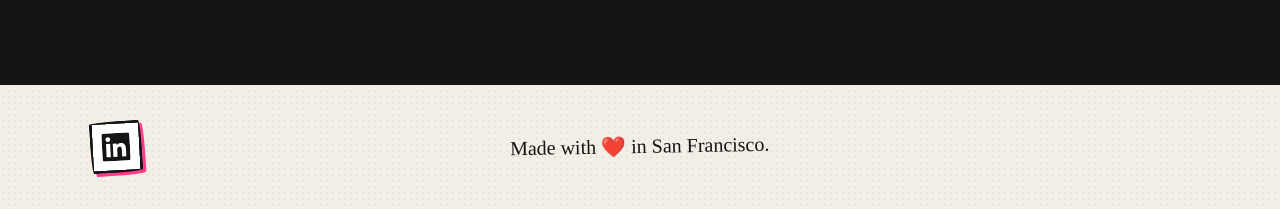
==== commit 21334ace: "Fourth pass: carousel under the motto, stars on the quote, calmer globe - Remove the TurboTax line a" ====
--- a/index.html
+++ b/index.html
@@ -28,103 +28,6 @@
     <section class="sec sec--motto">
       <p class="motto-small">As we always say&hellip;</p>
       <h2 class="motto-big">What&rsquo;s the <span class="u">worst</span> that could happen?</h2>
-    </section>
-
-    <!-- ===== the equation ===== -->
-    <section class="sec sec--wrapper">
-      <h2 class="equation">
-        <span class="eq-box">Your data</span>
-        <span class="eq-op">+</span>
-        <span class="eq-box eq-box--os">our &ldquo;operating system&rdquo; <small>(chatgpt)</small></span>
-        <span class="eq-op">=</span>
-        <span class="eq-box eq-box--money">$$$$$</span>
-      </h2>
-    </section>
-
-    <!-- ===== dingus' picks ===== -->
-    <section class="sec sec--mag">
-      <div class="mag-head">
-        <h2 class="mag-title">Dingus&rsquo; picks for <em>best</em> HTS codes of 2026</h2>
-      </div>
-      <ol class="mag-list">
-        <li>
-          <span class="mag-num">01</span>
-          <div>
-            <h3>8901.10.00.00</h3>
-            <p><b>Cruise Ships.</b> 0% duty rate. We reclassify all high MFNs as cruise ships. Boom. Millions of dollars saved.</p>
-          </div>
-        </li>
-        <li>
-          <span class="mag-num">02</span>
-          <div>
-            <h3>7201.50.30.00</h3>
-            <p><b>Pig Iron.</b> What a silly name.</p>
-          </div>
-        </li>
-        <li>
-          <span class="mag-num">03</span>
-          <div>
-            <h3>9503.00.00.90</h3>
-            <p><b>Tricycles, other.</b> For those on tricycles after the age of 12.</p>
-          </div>
-        </li>
-        <li>
-          <span class="mag-num">04</span>
-          <div>
-            <h3>9508.10.00.00</h3>
-            <p><b>Traveling circuses.</b> There should probably be a duty for importing a traveling circus.</p>
-          </div>
-        </li>
-        <li>
-          <span class="mag-num">05</span>
-          <div>
-            <h3>0106.41.00.00</h3>
-            <p><b>Live bees.</b> I wore a 15 pound beard of bees for that woman, but it just wasn&rsquo;t enough...</p>
-          </div>
-        </li>
-      </ol>
-    </section>
-
-    <!-- ===== pricing ===== -->
-    <section class="sec sec--pricing">
-      <h2 class="sec-title">Opaque, confusing pricing</h2>
-
-      <div class="math-card">
-        <div class="credit-lhs">1 system credit =</div>
-        <div class="math">
-          <div class="math-line">
-            <span class="lim"><sup>&nbsp;</sup><span class="m-big">∮</span><sub>Γ</sub></span>
-            <span class="lim"><sup>∞</sup><span class="m-big">∑</span><sub>k=1</sub></span>
-            <span class="frac"><span>λ<sub>k</sub> ξ<sup>k</sup> Φ(ρ,φ,ζ)</span><span>Γ(k+½) √(2πσ<sup>2</sup>)</span></span>
-            &middot; e<sup>−iπθ(τ)</sup> dτ
-            &nbsp;+&nbsp; ∇<sup>2</sup>Ψ<sub>μν</sub> ⊗ ε<sub>0</sub>
-          </div>
-          <div class="math-line">
-            where&nbsp; Ψ<sub>μν</sub> = <span class="frac"><span>∂<sup>2</sup>ℒ</span><span>∂ξ<sub>μ</sub> ∂η<sub>ν</sub></span></span>
-            &nbsp;−&nbsp; <span class="lim"><sup>ℵ<sub>0</sub></sup><span class="m-big">∫</span><sub>0</sub></span> κ(ω) ln|ζ − ω| dω
-            &nbsp;+&nbsp; <span class="frac"><span>α β γ δ</span><span>Ω<sub>ψ</sub></span></span> · ħ
-          </div>
-        </div>
-      </div>
-
-      <h3 class="billing-title">Simple, usage-based billing</h3>
-      <figure class="graph">
-        <canvas id="credit-surface" width="900" height="520" aria-label="Three-dimensional credit consumption manifold"></canvas>
-        <figcaption>fig. 2 &mdash; credit consumption manifold (simplified)</figcaption>
-      </figure>
-    </section>
-
-    <!-- ===== $40 trillion ===== -->
-    <section class="sec sec--stat">
-      <p class="stat-lead">Every year,</p>
-      <p class="stat-num"><span class="stat-value" id="duty-counter" data-target="40000000000000">$0</span></p>
-      <p class="stat-lead">in duty goes unclaimed.</p>
-      <p class="stat-src">We got that number by asking ChatGPT.</p>
-    </section>
-
-    <!-- ===== turbotax ===== -->
-    <section class="sec sec--tagline">
-      <h2 class="tagline">We&rsquo;re TurboTax for trade.</h2>
     </section>
 
     <!-- ===== carousel ===== -->
@@ -153,6 +56,98 @@
       </div>
     </section>
 
+    <!-- ===== the equation ===== -->
+    <section class="sec sec--wrapper">
+      <h2 class="equation">
+        <span class="eq-box">Your data</span>
+        <span class="eq-op">+</span>
+        <span class="eq-box eq-box--os">our &ldquo;operating system&rdquo; <small>(chatgpt)</small></span>
+        <span class="eq-op">=</span>
+        <span class="eq-box eq-box--money">$$$$$</span>
+      </h2>
+    </section>
+
+    <!-- ===== dingus' picks ===== -->
+    <section class="sec sec--mag">
+      <div class="mag-head">
+        <h2 class="mag-title">Dingus&rsquo; picks for <em>best</em> HTS codes of 2026</h2>
+      </div>
+      <ol class="mag-list">
+        <li>
+          <span class="mag-num">01</span>
+          <div>
+            <h3>8901.10.00.00</h3>
+            <p><b>Cruise Ships.</b> 0% duty rate. We reclassify all high MFNs as cruise ships. Boom. Millions of dollars saved.</p>
+          </div>
+        </li>
+        <li>
+          <span class="mag-num">02</span>
+          <div>
+            <h3>7201.50.30.00</h3>
+            <p><b>Pig Iron.</b> What a silly name.</p>
+          </div>
+        </li>
+        <li>
+          <span class="mag-num">03</span>
+          <div>
+            <h3>9503.00.00.90</h3>
+            <p><b>Tricycles, other.</b> For those on tricycles after the age of 12.</p>
+          </div>
+        </li>
+        <li>
+          <span class="mag-num">04</span>
+          <div>
+            <h3>9508.10.00.00</h3>
+            <p><b>Traveling circuses.</b> There should probably be a duty for importing a traveling circus.</p>
+          </div>
+        </li>
+        <li>
+          <span class="mag-num">05</span>
+          <div>
+            <h3>0106.41.00.00</h3>
+            <p><b>Live bees.</b> I wore a 15 pound beard of bees for that woman, but it just wasn&rsquo;t enough...</p>
+          </div>
+        </li>
+      </ol>
+    </section>
+
+    <!-- ===== pricing ===== -->
+    <section class="sec sec--pricing">
+      <h2 class="sec-title">Opaque, confusing pricing</h2>
+
+      <div class="math-card">
+        <div class="credit-lhs">1 system credit =</div>
+        <div class="math">
+          <div class="math-line">
+            <span class="lim"><sup>&nbsp;</sup><span class="m-big">∮</span><sub>Γ</sub></span>
+            <span class="lim"><sup>∞</sup><span class="m-big">∑</span><sub>k=1</sub></span>
+            <span class="frac"><span>λ<sub>k</sub> ξ<sup>k</sup> Φ(ρ,φ,ζ)</span><span>Γ(k+½) √(2πσ<sup>2</sup>)</span></span>
+            &middot; e<sup>−iπθ(τ)</sup> dτ
+            &nbsp;+&nbsp; ∇<sup>2</sup>Ψ<sub>μν</sub> ⊗ ε<sub>0</sub>
+          </div>
+          <div class="math-line">
+            where&nbsp; Ψ<sub>μν</sub> = <span class="frac"><span>∂<sup>2</sup>ℒ</span><span>∂ξ<sub>μ</sub> ∂η<sub>ν</sub></span></span>
+            &nbsp;−&nbsp; <span class="lim"><sup>ℵ<sub>0</sub></sup><span class="m-big">∫</span><sub>0</sub></span> κ(ω) ln|ζ − ω| dω
+            &nbsp;+&nbsp; <span class="frac"><span>α β γ δ</span><span>Ω<sub>ψ</sub></span></span> · ħ
+          </div>
+        </div>
+      </div>
+
+      <h3 class="billing-title">Simple, usage-based billing</h3>
+      <figure class="graph">
+        <canvas id="credit-surface" width="900" height="520" aria-label="Three-dimensional credit consumption manifold"></canvas>
+        <figcaption>fig. 2 &mdash; credit consumption manifold (simplified)</figcaption>
+      </figure>
+    </section>
+
+    <!-- ===== $40 trillion ===== -->
+    <section class="sec sec--stat">
+      <p class="stat-lead">Every year,</p>
+      <p class="stat-num"><span class="stat-value" id="duty-counter" data-target="40000000000000">$0</span></p>
+      <p class="stat-lead">in duty goes unclaimed.</p>
+      <p class="stat-src">We got that number by asking ChatGPT.</p>
+    </section>
+
     <!-- ===== review ===== -->
     <section class="sec sec--review">
       <h2 class="sec-title">Totally real not fake customer review</h2>
@@ -172,7 +167,6 @@
     <section class="sec sec--accuracy">
       <p class="accuracy-num">99.9999999999999999999999999999999999999%</p>
       <p class="accuracy-word">Accurate.</p>
-      <p class="accuracy-sub">Just believe us.</p>
     </section>
 
     <!-- ===== how it works ===== -->
@@ -237,6 +231,7 @@
     <!-- ===== pull quote ===== -->
     <section class="sec sec--quote">
       <blockquote class="pullquote">
+        <p class="stars" aria-label="5 out of 5 stars"><span>★</span><span>★</span><span>★</span><span>★</span><span>★</span></p>
         <p>&ldquo;All of our trade compliance&hellip;.<br>All in one place!&rdquo;</p>
         <footer class="pullquote-who">
           <img src="img/madoff-headshot.jpg" alt="Bernie Madoff">
--- a/css/style.css
+++ b/css/style.css
@@ -279,12 +279,8 @@
 .stat-src { margin-top: 18px; font-size: 13px; color: var(--ink-soft); }
 .stat-src::before { content: "* "; }
 
-/* ---------- tagline ---------- */
-.sec--tagline { text-align: center; }
-.tagline { font-family: var(--serif); font-size: clamp(36px, 6.5vw, 84px); }
-
 /* ---------- logos ---------- */
-.sec--logos { max-width: none; padding-left: 0; padding-right: 0; }
+.sec--logos { max-width: none; padding: 0 0 clamp(40px, 6vw, 80px); }
 .logos-title { text-align: center; font-size: 13px; letter-spacing: .2em; text-transform: uppercase; color: var(--ink-soft); margin-bottom: 26px; }
 .marquee {
   overflow: hidden;
@@ -387,7 +383,6 @@
   display: block;
 }
 .accuracy-word { font-family: var(--serif); font-size: clamp(48px, 10vw, 140px); line-height: 1; margin-top: 14px; }
-.accuracy-sub { font-family: var(--marker); font-size: 26px; color: var(--blue); transform: rotate(-4deg); display: inline-block; }
 
 /* ---------- how ---------- */
 .steps {
@@ -502,6 +497,19 @@
   line-height: 1.1;
   letter-spacing: -.01em;
 }
+.stars {
+  font-size: clamp(30px, 4vw, 44px);
+  line-height: 1;
+  letter-spacing: .08em;
+  color: var(--orange);
+  margin-bottom: 18px;
+}
+.stars span { display: inline-block; }
+.stars span:nth-child(1) { transform: rotate(-8deg); }
+.stars span:nth-child(2) { transform: rotate(5deg) translateY(2px); }
+.stars span:nth-child(3) { transform: rotate(-3deg); }
+.stars span:nth-child(4) { transform: rotate(7deg) translateY(1px); }
+.stars span:nth-child(5) { transform: rotate(-6deg); }
 .pullquote-who {
   display: flex;
   align-items: center;
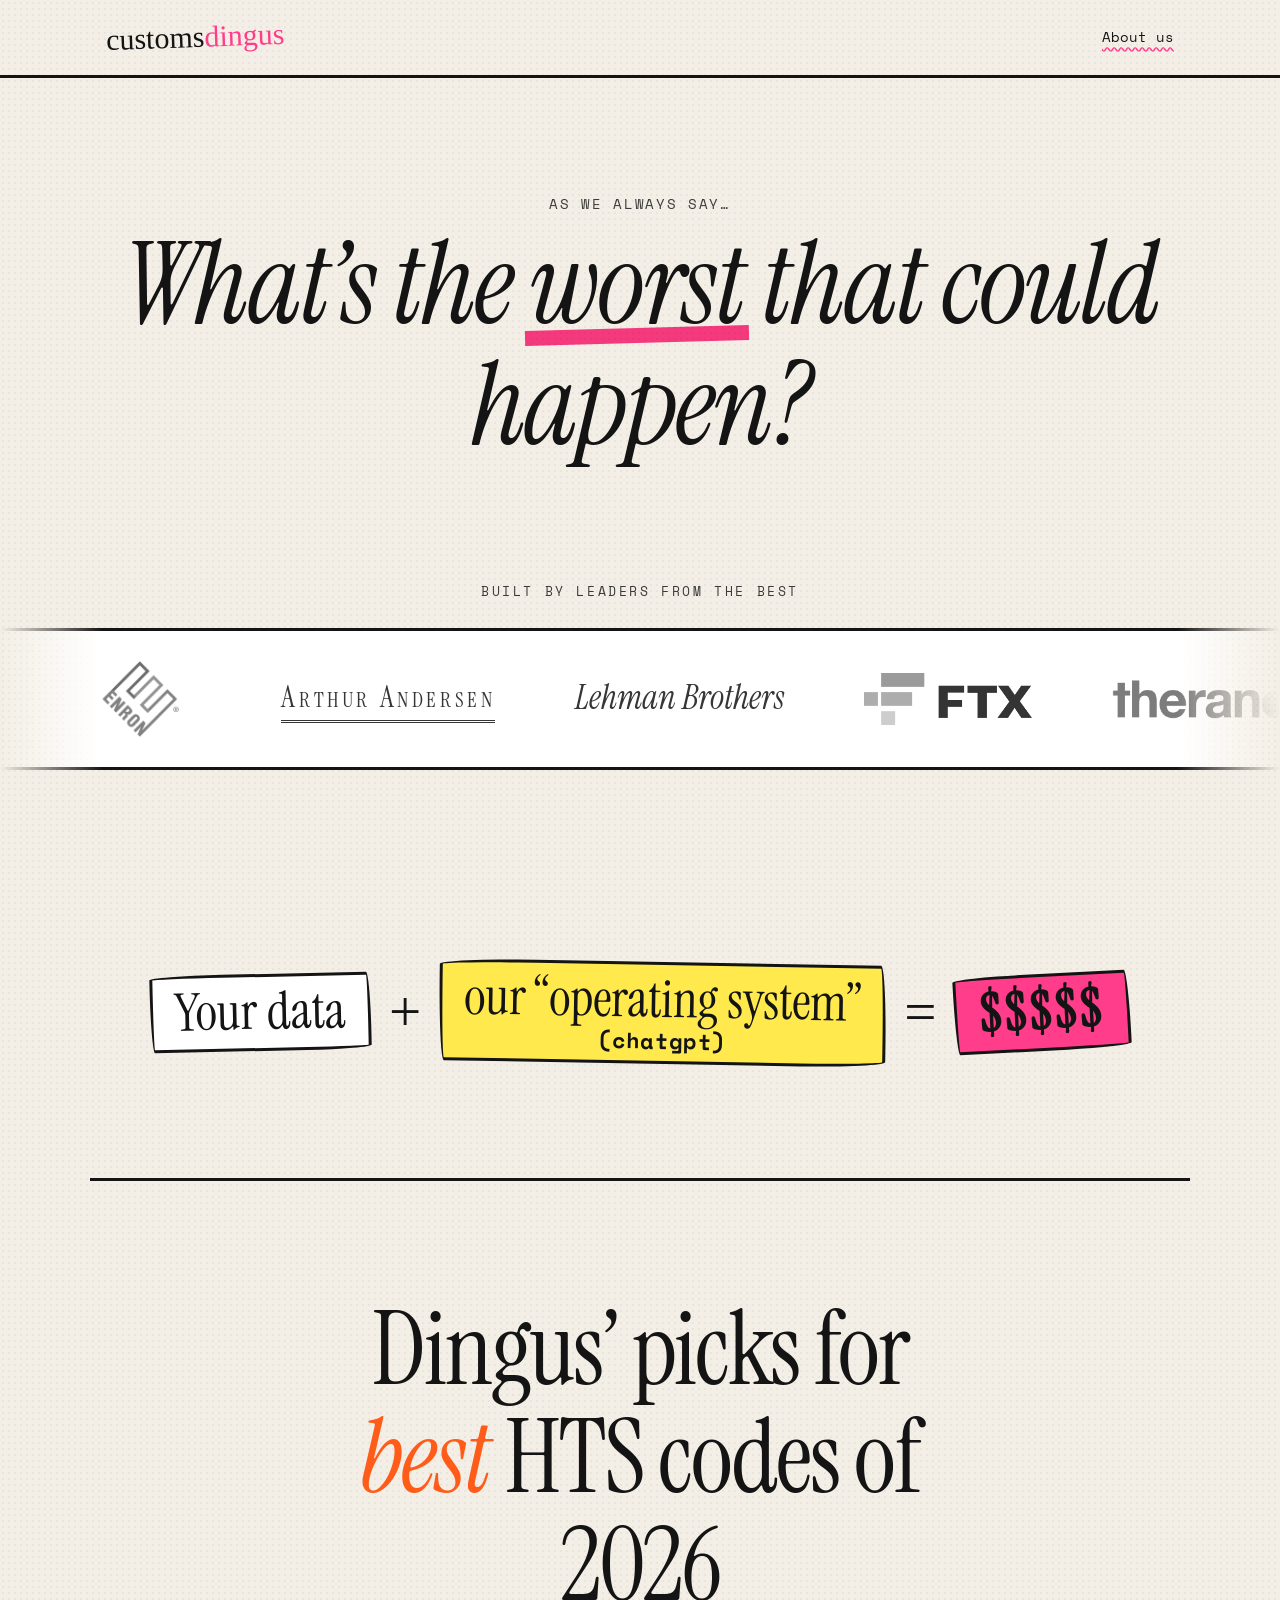
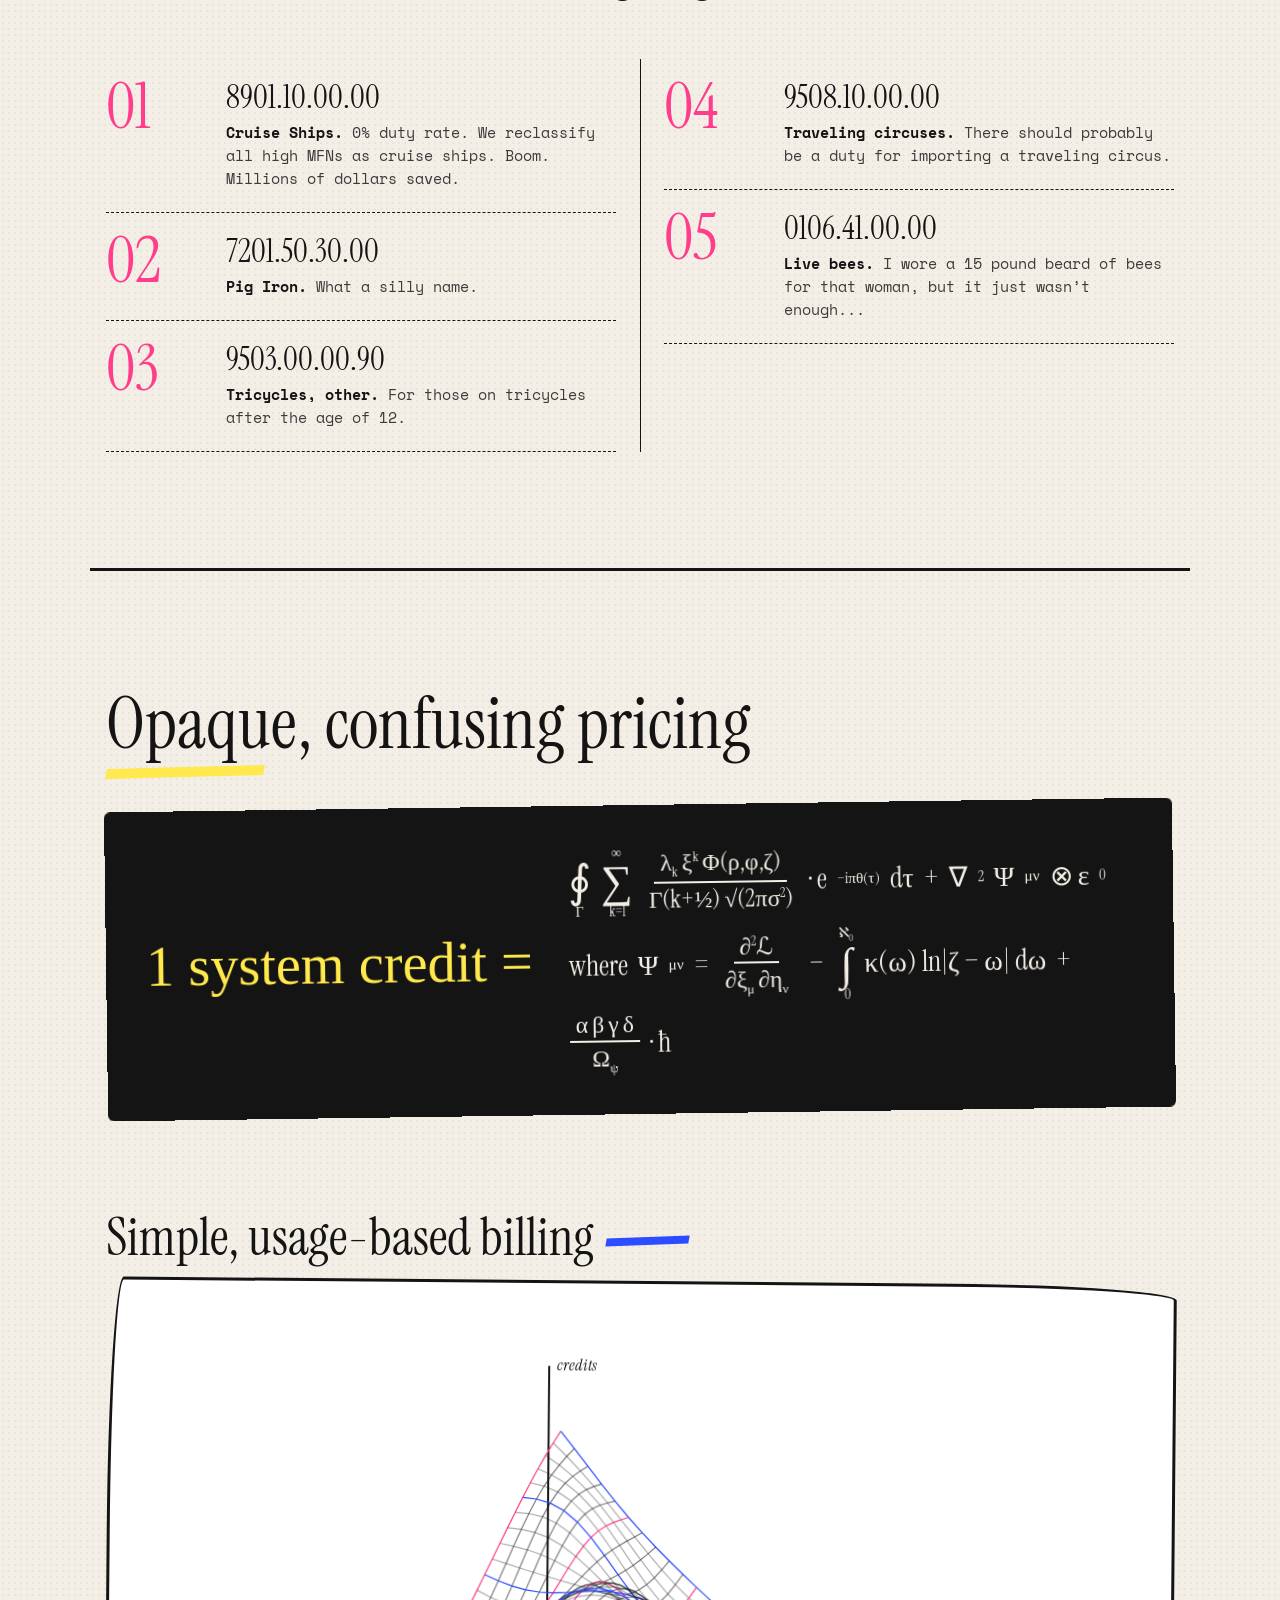
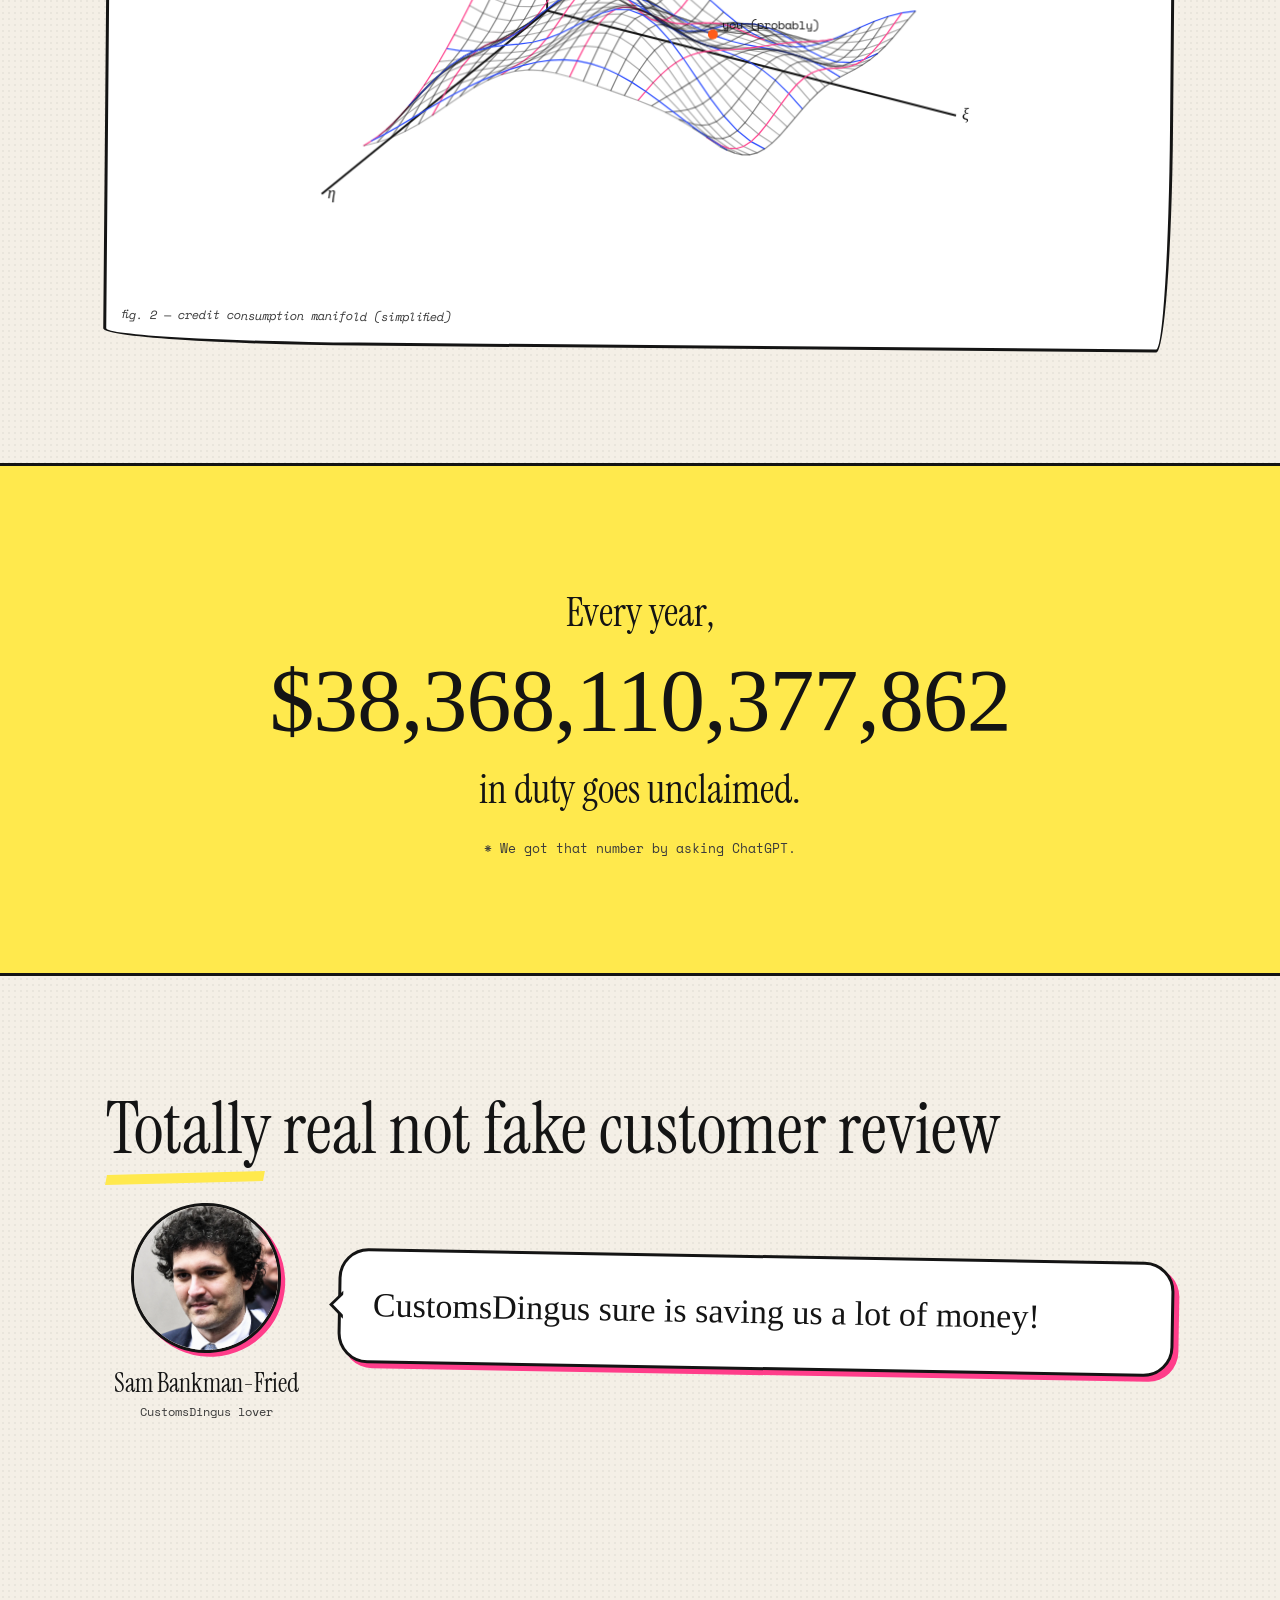
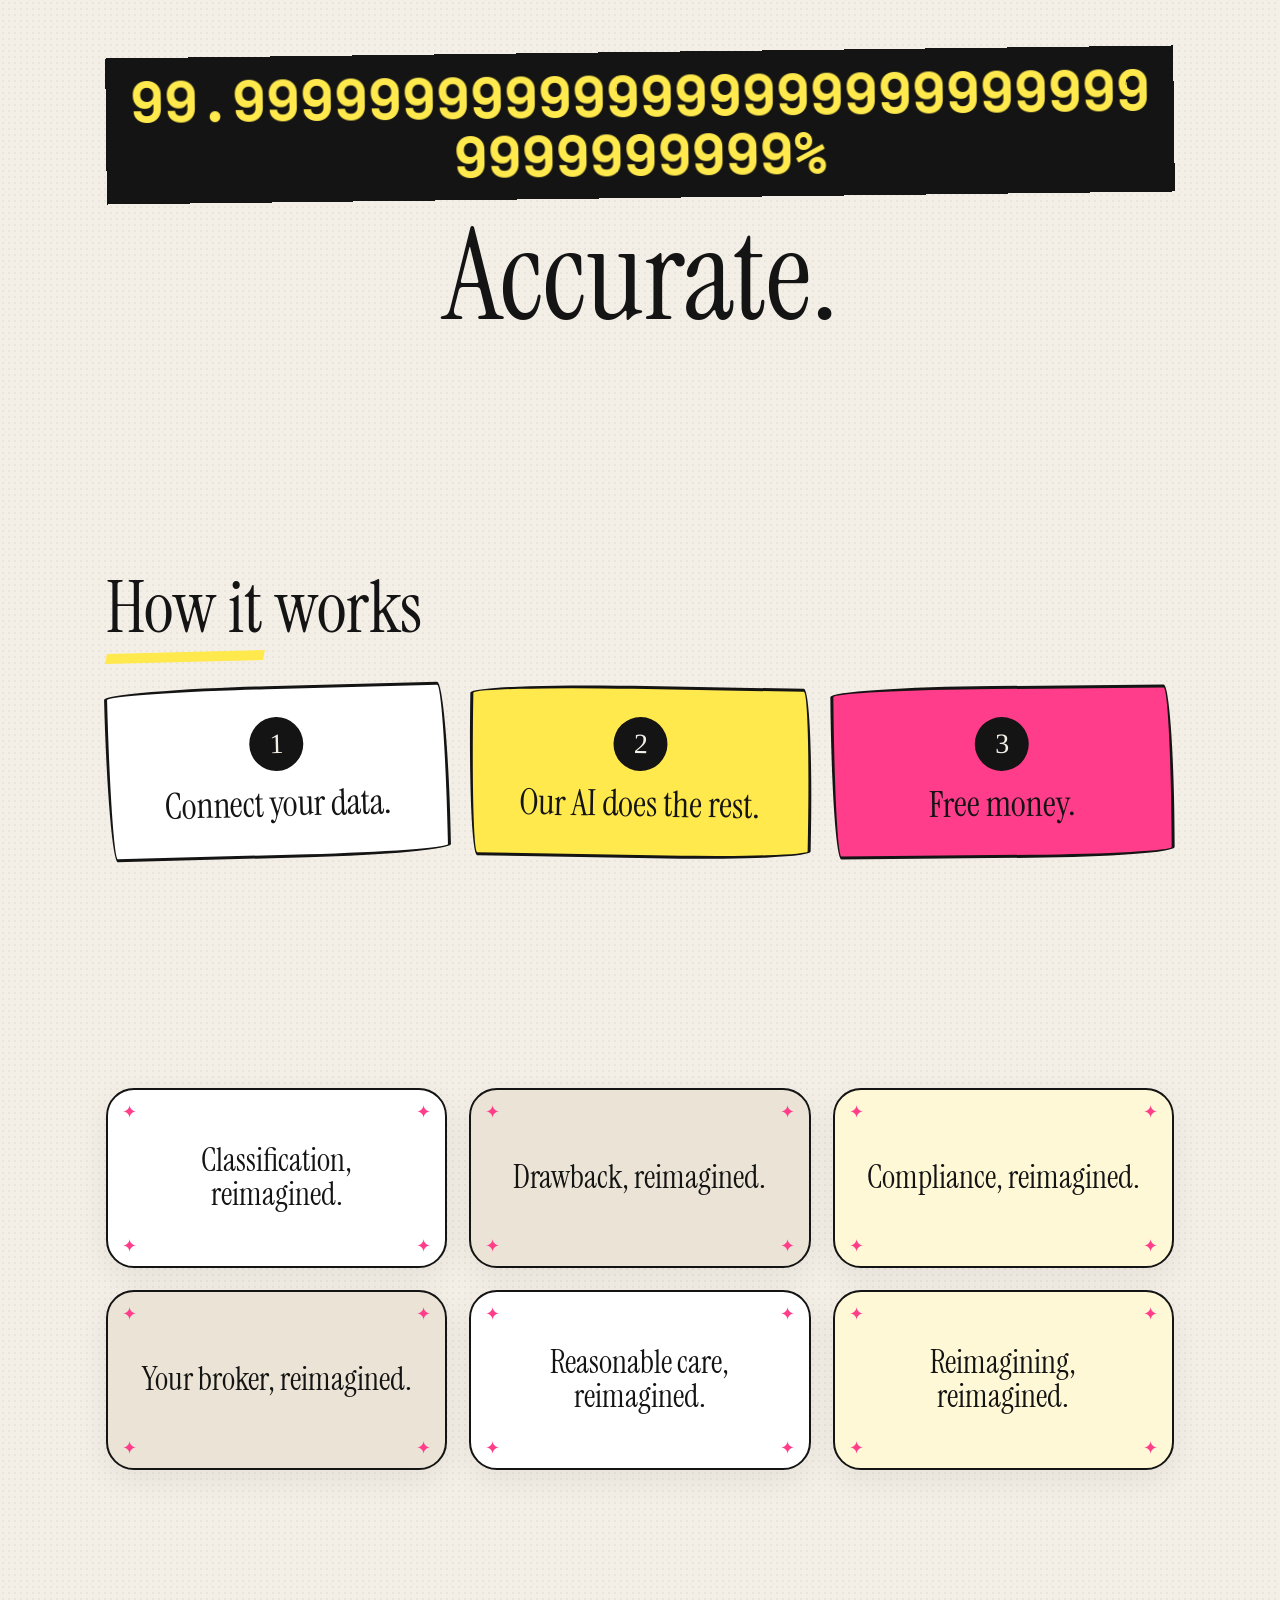
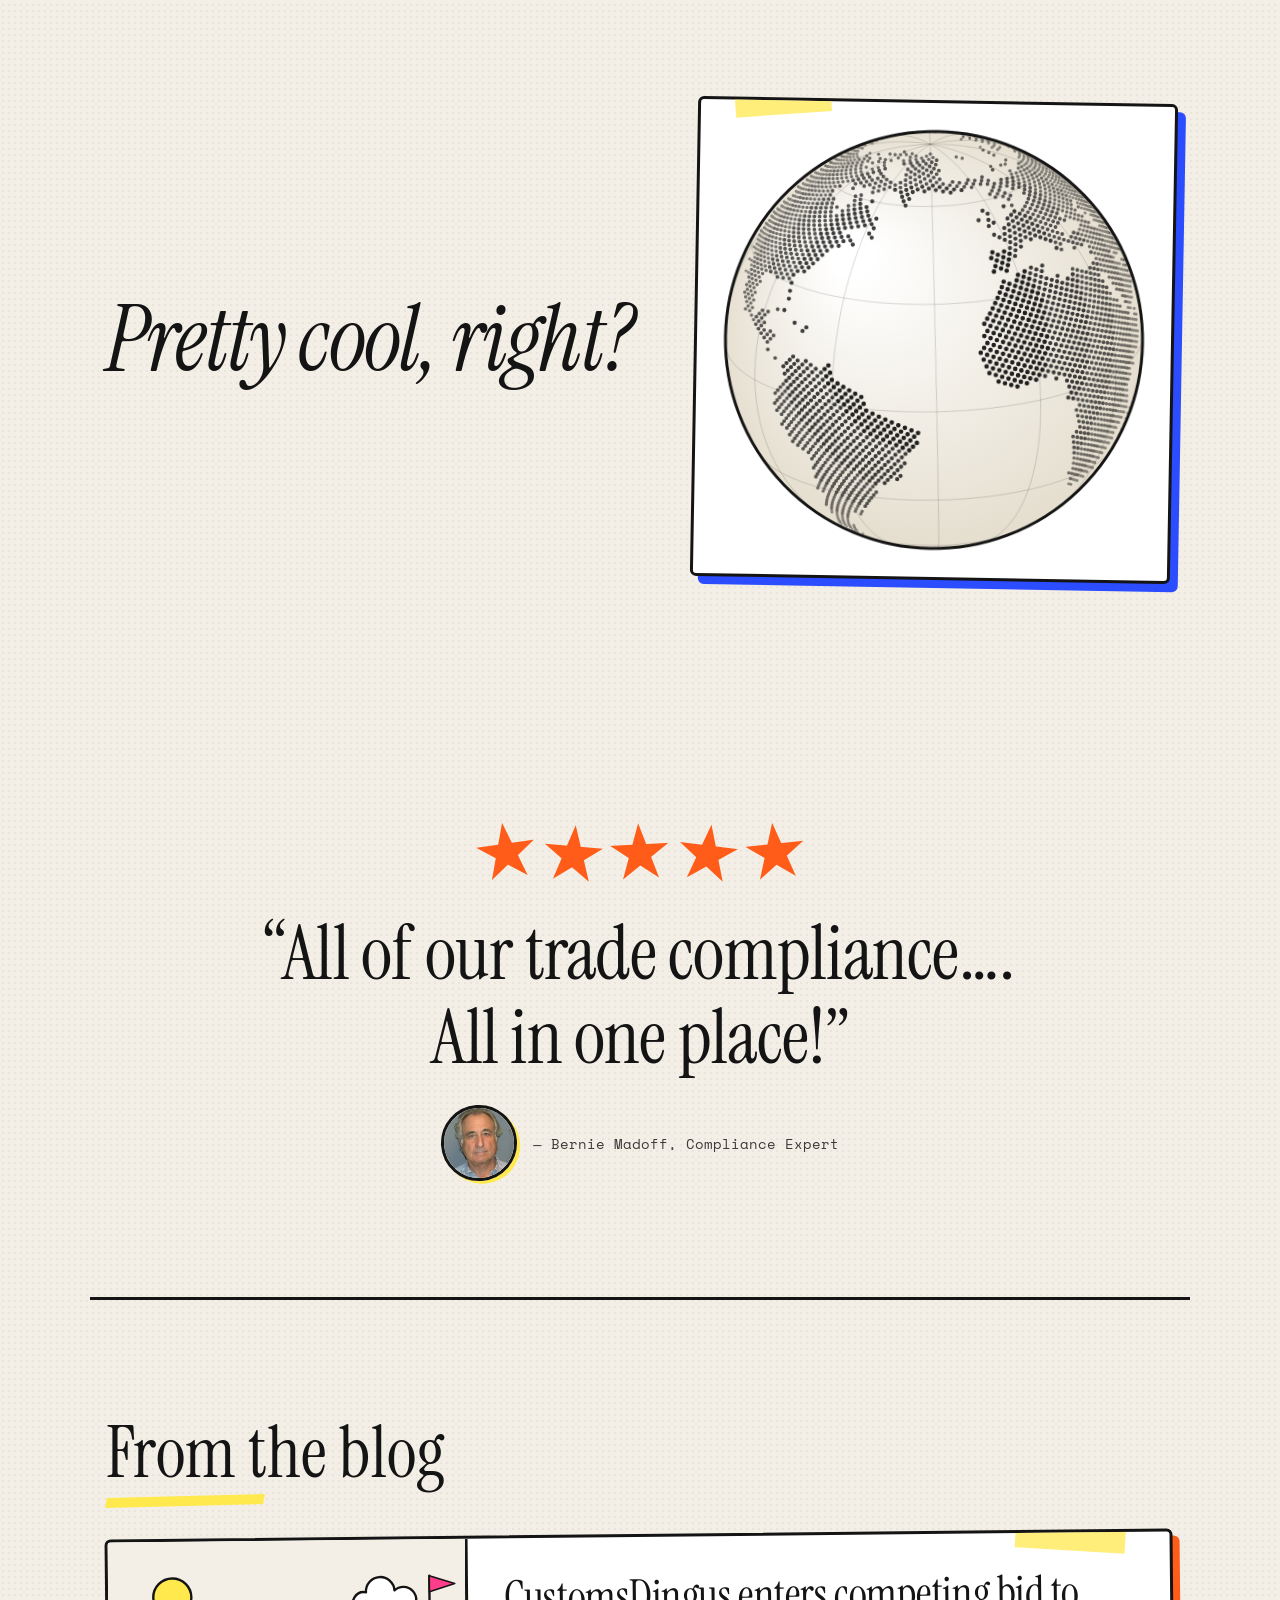
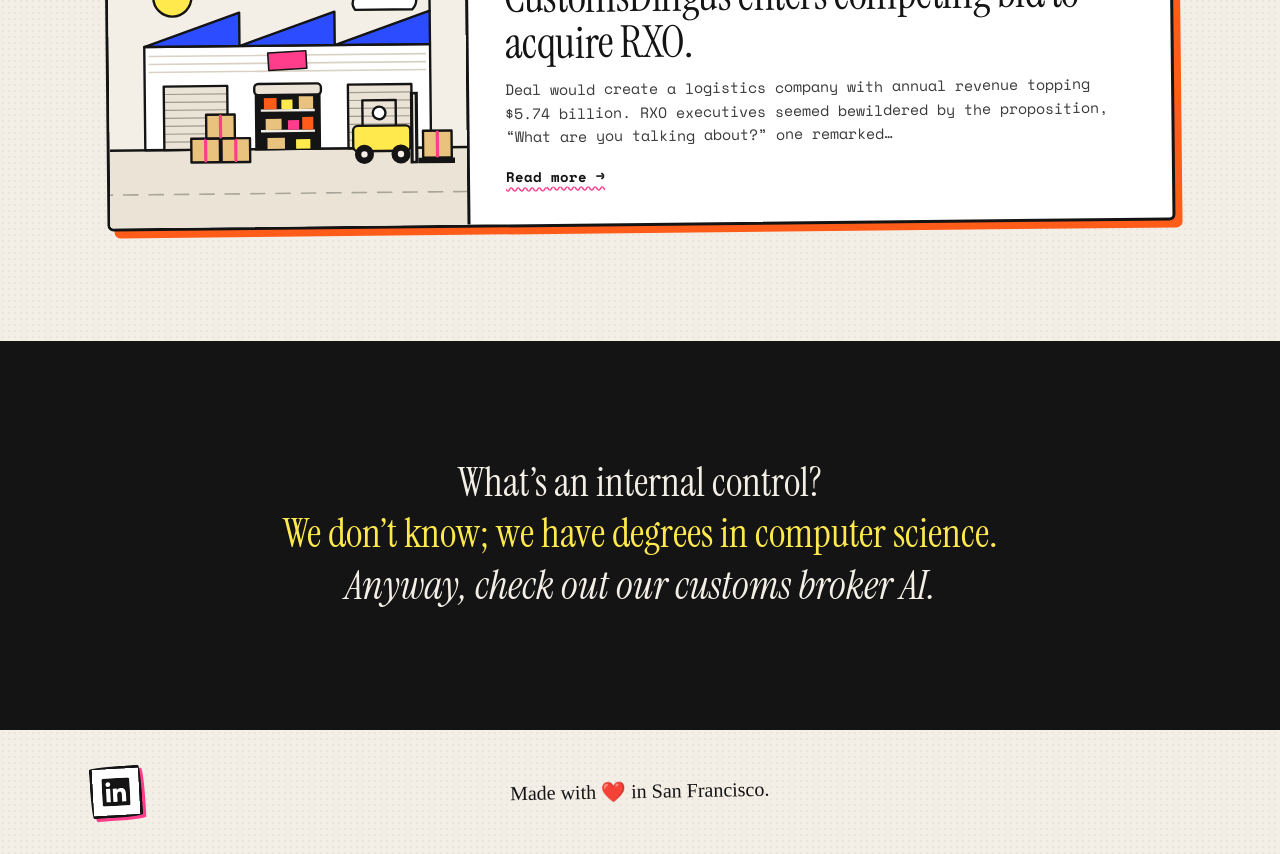
==== commit 953e00d5: "Add "From the blog" section with RXO bid post Adds a blog card to the homepage with a hand-drawn war" ====
--- a/index.html
+++ b/index.html
@@ -240,6 +240,21 @@
       </blockquote>
     </section>
 
+    <!-- ===== from the blog ===== -->
+    <section class="sec sec--blog">
+      <h2 class="sec-title">From the blog</h2>
+      <a class="post" href="about.html">
+        <div class="post-thumb">
+          <img src="img/warehouse.svg" alt="A warehouse with roll-up doors, stacked boxes and a forklift">
+        </div>
+        <div class="post-body">
+          <h3 class="post-title">CustomsDingus enters competing bid to acquire RXO.</h3>
+          <p class="post-preview">Deal would create a logistics company with annual revenue topping $5.74 billion. RXO executives seemed bewildered by the proposition, &ldquo;What are you talking about?&rdquo; one remarked&hellip;</p>
+          <span class="post-more">Read more &rarr;</span>
+        </div>
+      </a>
+    </section>
+
     <!-- ===== internal control ===== -->
     <section class="sec sec--control">
       <p class="control-text">
--- a/css/style.css
+++ b/css/style.css
@@ -527,6 +527,49 @@
   box-shadow: 3px 3px 0 var(--yellow);
 }
 .pullquote cite { font-style: normal; font-size: 14px; color: var(--ink-soft); }
+
+/* ---------- from the blog ---------- */
+.sec--blog { border-top: 3px solid var(--ink); }
+.post {
+  position: relative;
+  display: grid;
+  grid-template-columns: minmax(220px, 360px) 1fr;
+  margin-top: 28px;
+  background: #fff;
+  border: 3px solid var(--ink);
+  border-radius: 6px;
+  overflow: hidden;
+  text-decoration: none;
+  color: inherit;
+  transform: rotate(-.6deg);
+  box-shadow: 7px 7px 0 var(--orange);
+  transition: transform .15s, box-shadow .15s;
+}
+.post:hover { transform: rotate(.4deg) translate(-2px, -2px); box-shadow: 10px 10px 0 var(--orange); }
+.post::before {
+  content: "";
+  position: absolute;
+  top: -12px; right: 44px;
+  width: 110px; height: 30px;
+  background: var(--tape);
+  transform: rotate(4deg);
+  z-index: 1;
+}
+.post-thumb { position: relative; min-height: 220px; border-right: 3px solid var(--ink); background: var(--paper); }
+.post-thumb img { position: absolute; inset: 0; width: 100%; height: 100%; object-fit: cover; display: block; }
+.post-body { display: flex; flex-direction: column; gap: 12px; padding: clamp(22px, 3vw, 36px); }
+.post-title { font-family: var(--serif); font-size: clamp(28px, 3.6vw, 44px); letter-spacing: -.01em; }
+.post-preview { font-size: 15px; color: var(--ink-soft); }
+.post-more {
+  margin-top: auto;
+  align-self: flex-start;
+  padding-top: 6px;
+  font-weight: 700;
+  font-size: 14px;
+  text-decoration: underline wavy var(--pink);
+  text-underline-offset: 4px;
+}
+.post:hover .post-title { color: var(--pink); }
 
 /* ---------- about page ---------- */
 .page-about { min-height: 100vh; display: flex; flex-direction: column; }
@@ -618,6 +661,8 @@
   .credit-lhs { white-space: normal; }
   .globe-grid { grid-template-columns: 1fr; }
   .globe-title { text-align: center; }
+  .post { grid-template-columns: 1fr; }
+  .post-thumb { min-height: 0; aspect-ratio: 16 / 10; border-right: 0; border-bottom: 3px solid var(--ink); }
 }
 
 @media (prefers-reduced-motion: reduce) {
